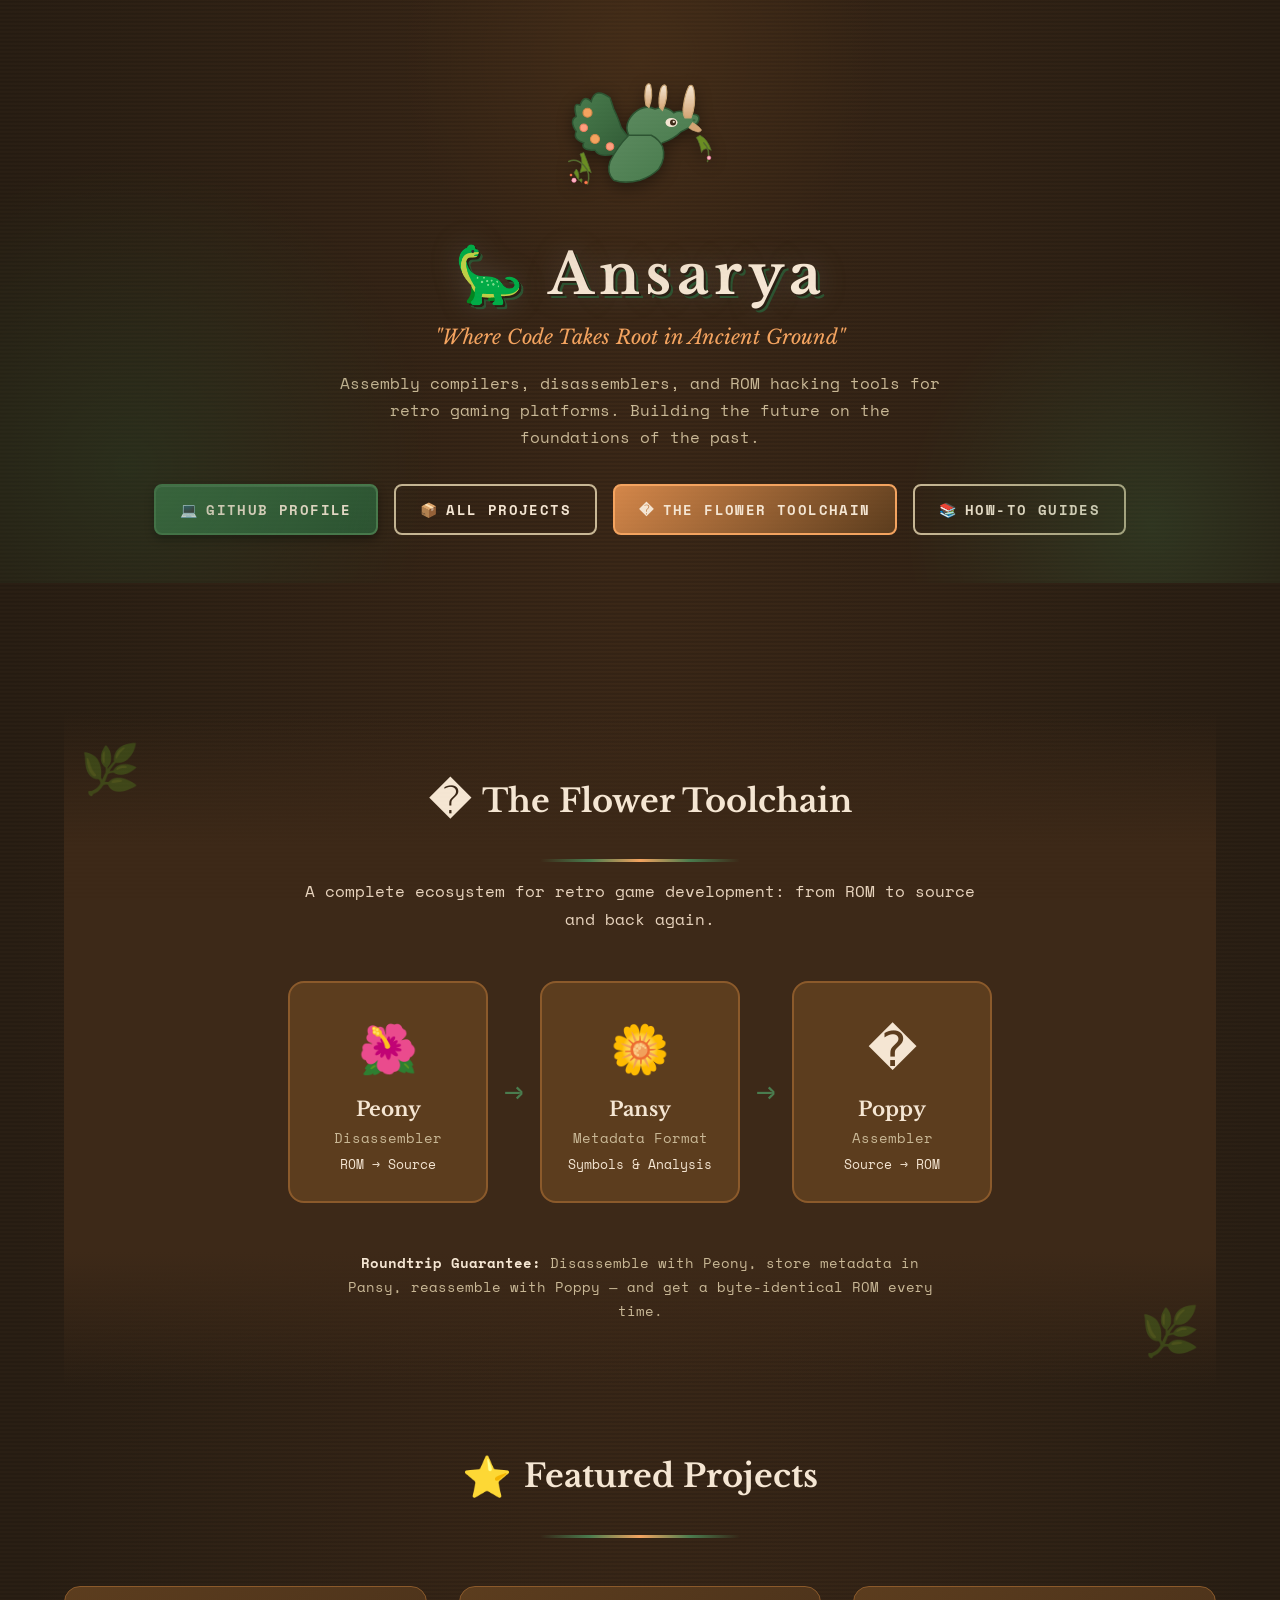
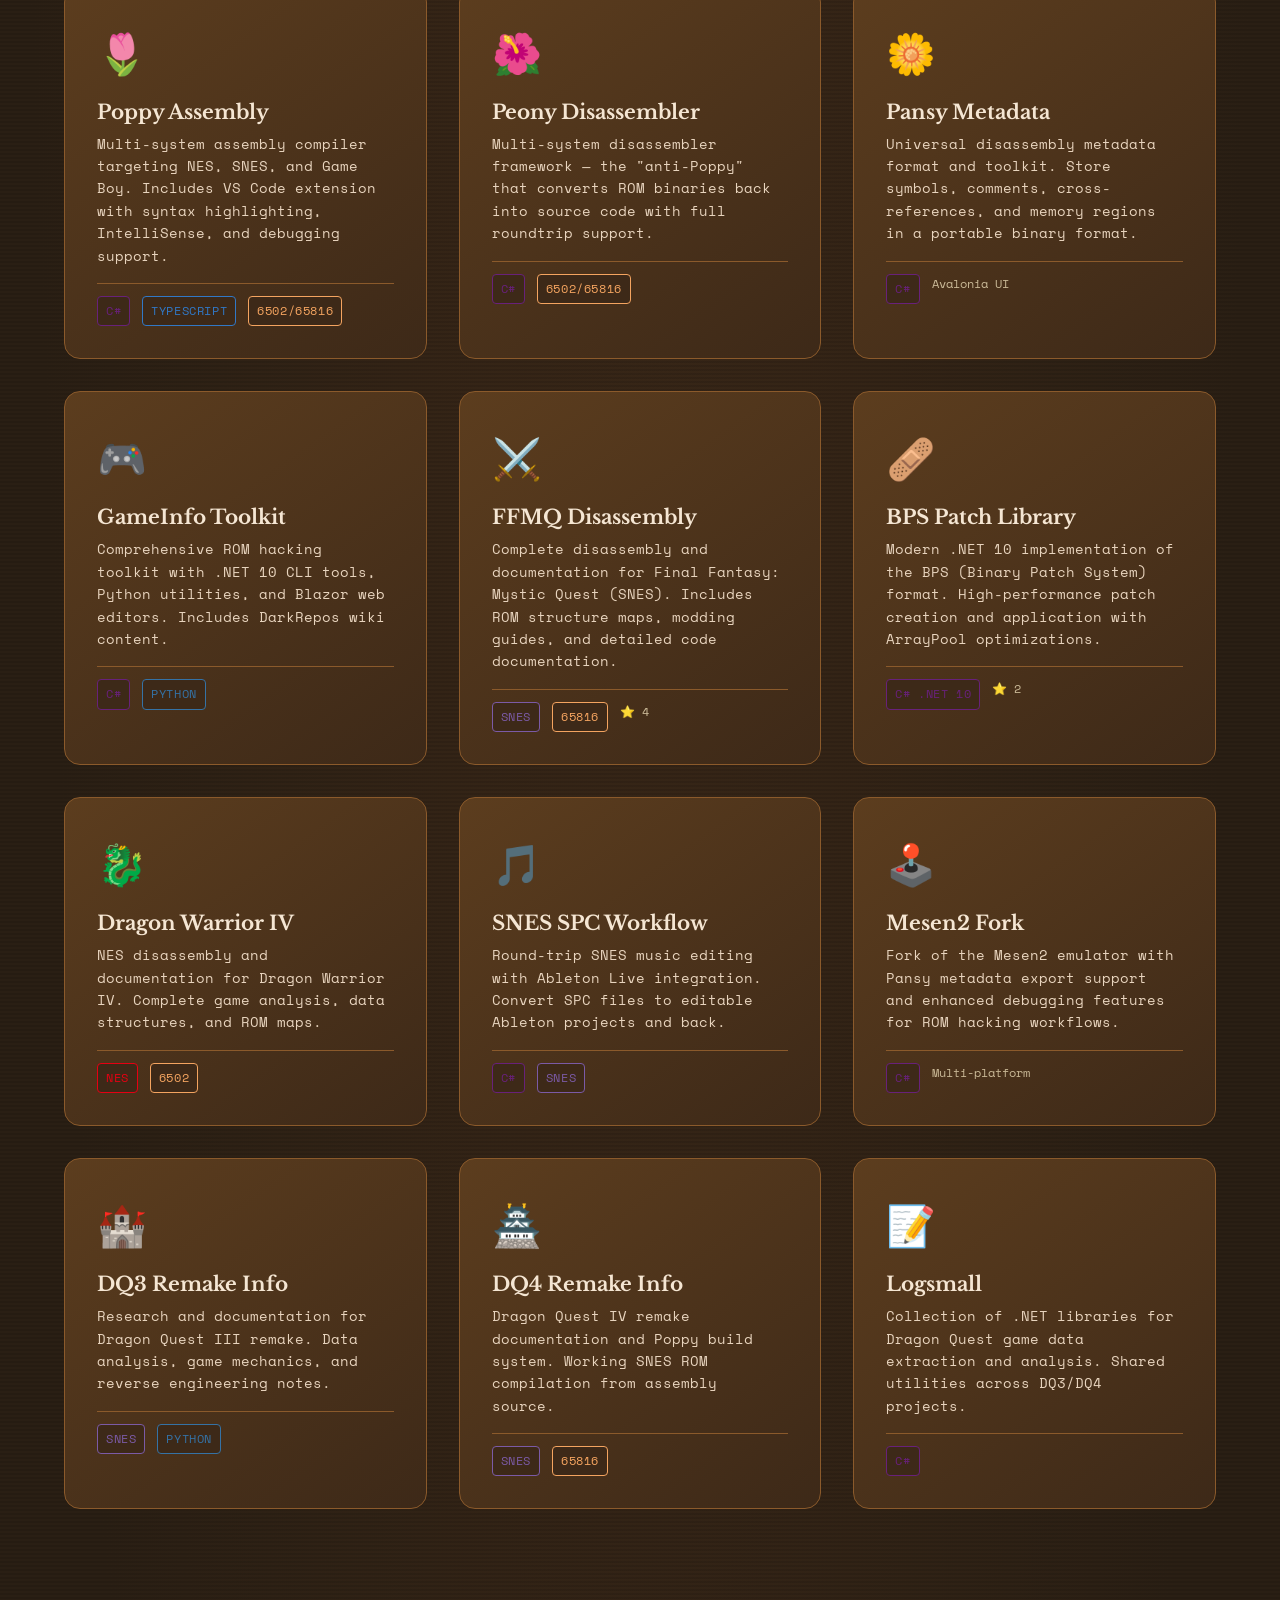
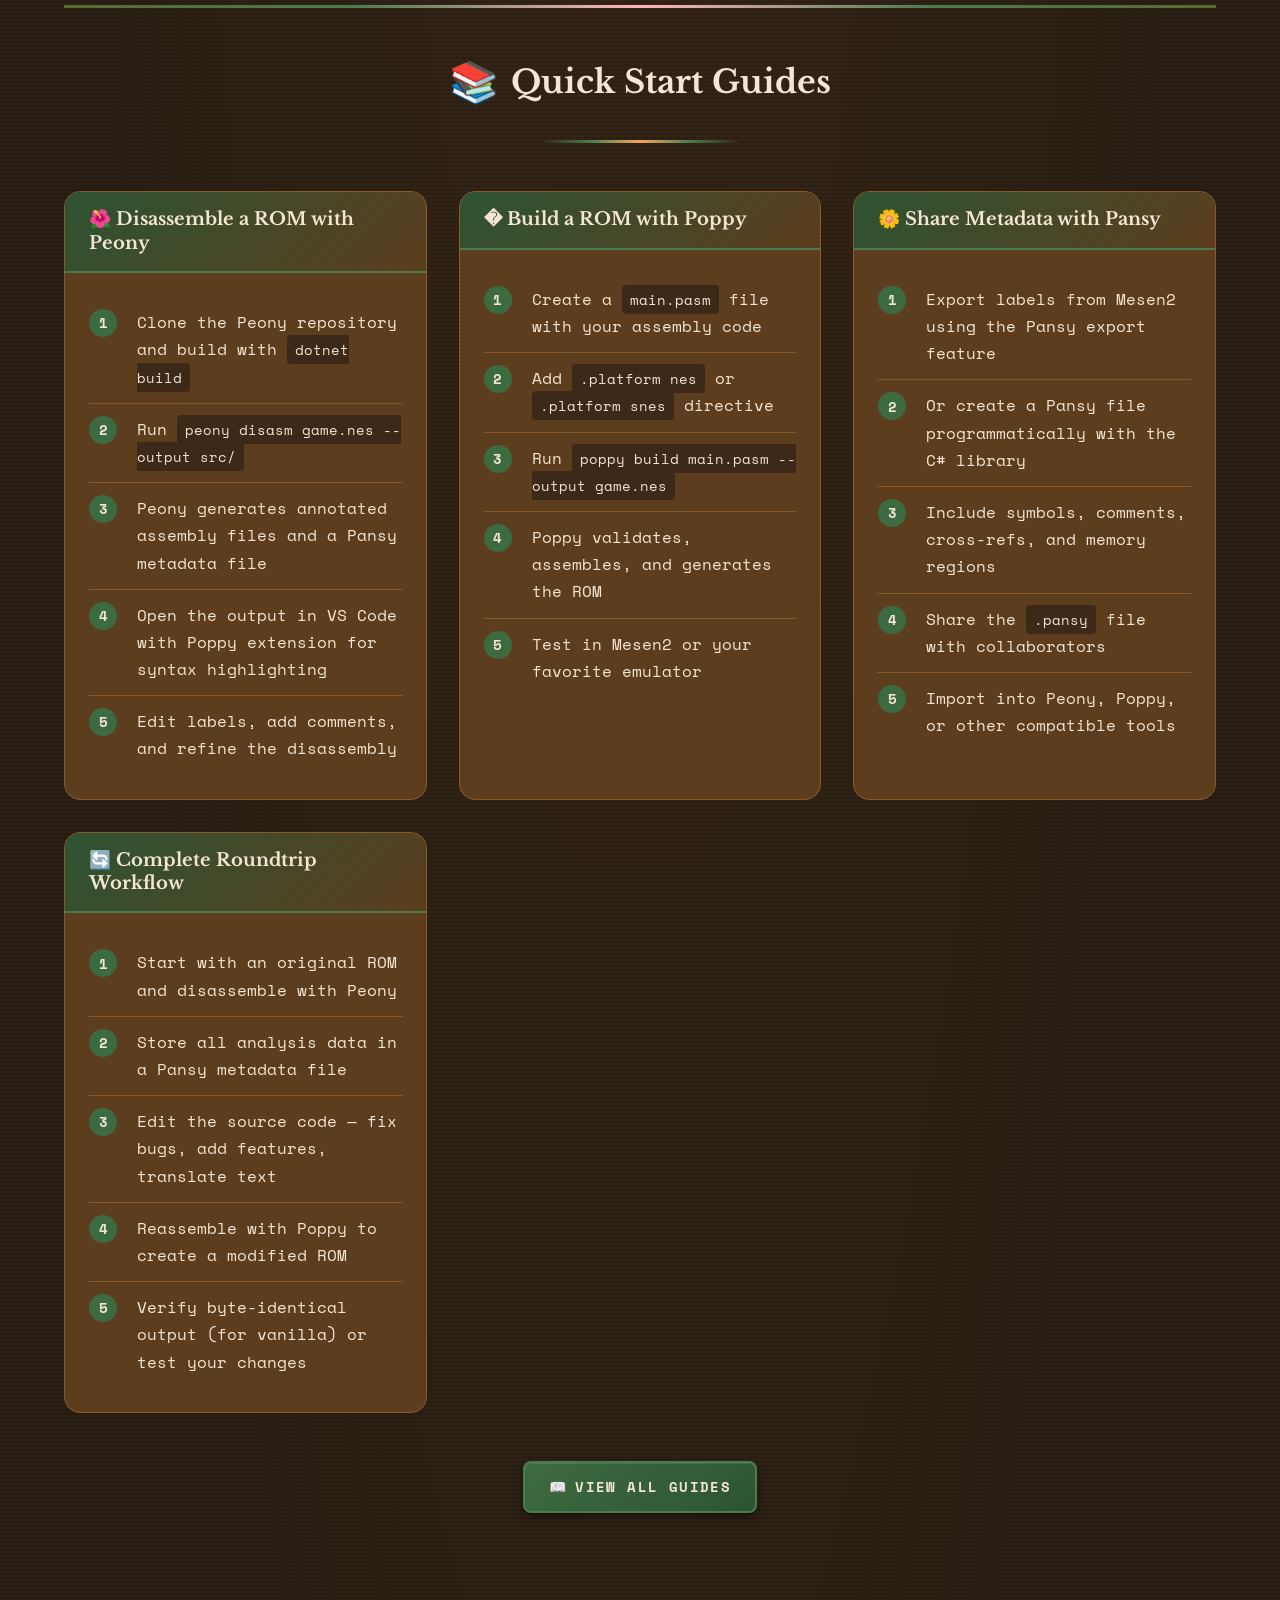
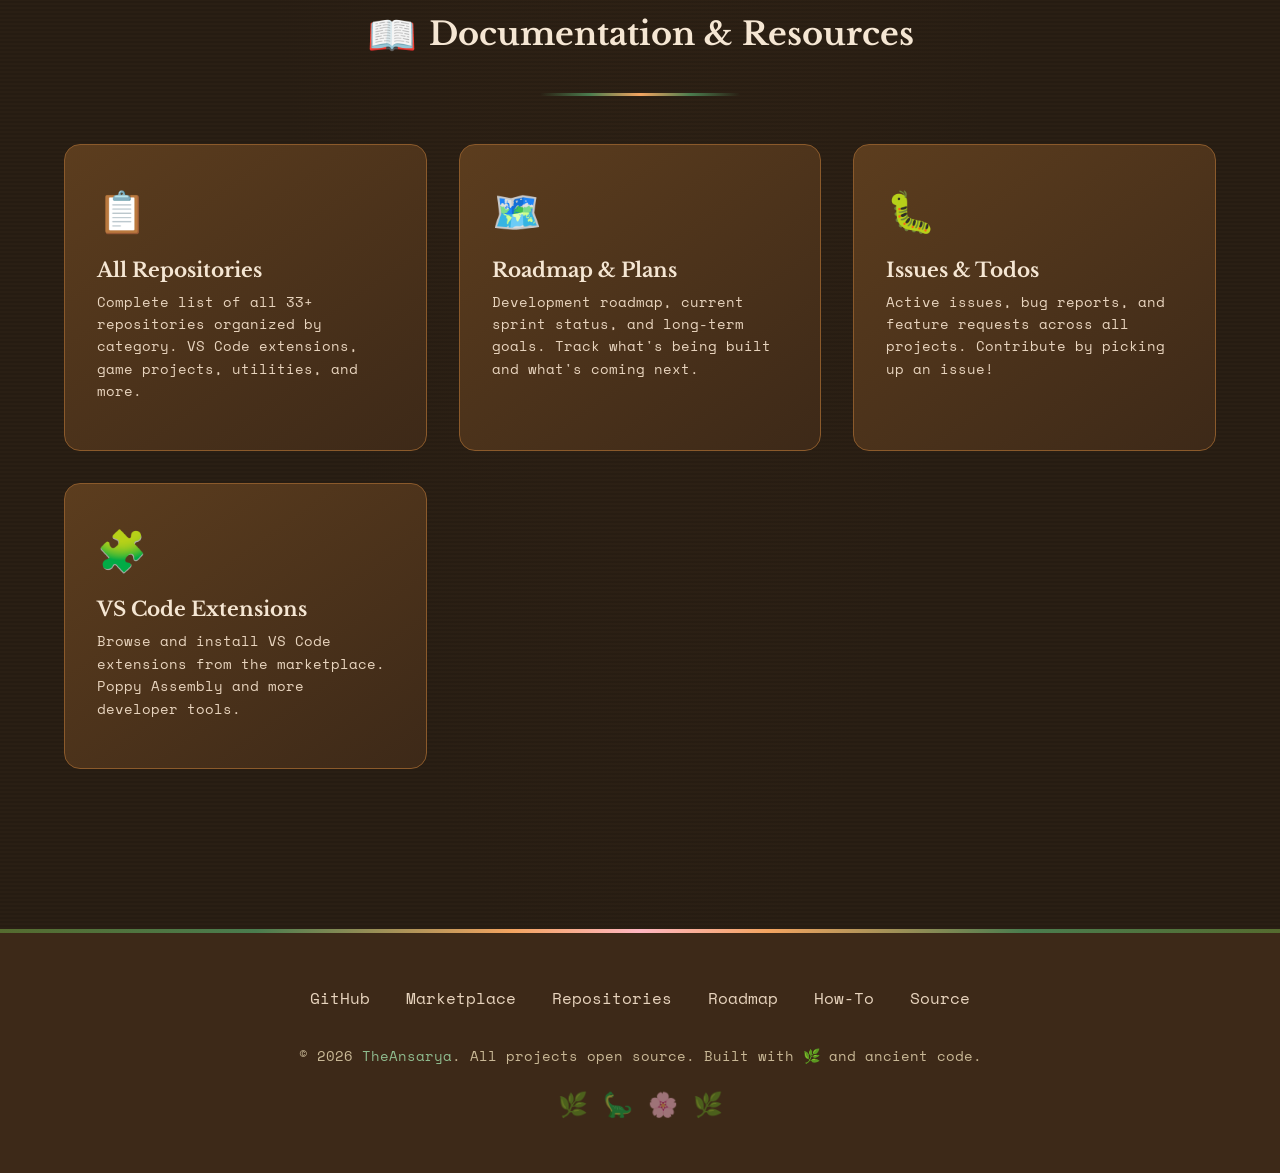
==== index.html @ cccfa855 "fix: Update flower emoji assignments - 🌸 Poppy (was 🌷) - 🌺 Peony (unchanged) - 🌼 Pansy (unchanged) -" ====
<!DOCTYPE html>
<html lang="en">
<head>
	<meta charset="UTF-8">
	<meta name="viewport" content="width=device-width, initial-scale=1.0">
	<meta name="description" content="Ansarya - Retro game development tools, assembly compilers, disassemblers, and ROM hacking resources">
	<meta name="keywords" content="ansarya, poppy, peony, pansy, assembly, disassembly, rom hacking, nes, snes, retro gaming">
	<meta name="author" content="TheAnsarya">

	<!-- Open Graph / Facebook -->
	<meta property="og:type" content="website">
	<meta property="og:url" content="https://ansarya.com/">
	<meta property="og:title" content="Ansarya - Retro Development Hub">
	<meta property="og:description" content="Assembly compilers, disassemblers, and ROM hacking tools for retro gaming platforms">
	<meta property="og:image" content="https://ansarya.com/assets/og-image.png">

	<!-- Twitter -->
	<meta property="twitter:card" content="summary_large_image">
	<meta property="twitter:url" content="https://ansarya.com/">
	<meta property="twitter:title" content="Ansarya - Retro Development Hub">
	<meta property="twitter:description" content="Assembly compilers, disassemblers, and ROM hacking tools for retro gaming platforms">

	<title>🦕 Ansarya - Retro Development Hub</title>

	<link rel="icon" type="image/svg+xml" href="assets/favicon.svg">
	<link rel="preconnect" href="https://fonts.googleapis.com">
	<link rel="preconnect" href="https://fonts.gstatic.com" crossorigin>
	<link href="https://fonts.googleapis.com/css2?family=Libre+Baskerville:ital,wght@0,400;0,700;1,400&family=Space+Mono:wght@400;700&display=swap" rel="stylesheet">

	<style>
		/* ==========================================================================
		   Ansarya Design System - '70s/'80s Retro TV + Post-Apocalyptic Vegetation
		   ========================================================================== */

		:root {
			/* ===== CORE PALETTE ===== */
			/* Browns - Primary backgrounds */
			--brown-dark: #2a1f14;
			--brown-medium: #3d2918;
			--brown-warm: #5c3d1e;
			--brown-light: #8b5a2b;
			--brown-tan: #a67c52;

			/* Creams - Primary text */
			--cream-light: #f5e6d3;
			--cream-medium: #e8d4be;
			--cream-warm: #d4c4a8;
			--cream-dark: #c9b896;

			/* Greens - Vegetation accents */
			--green-dark: #2d5432;
			--green-forest: #3d6b41;
			--green-fern: #4a7c4e;
			--green-sage: #6b8e6b;
			--green-moss: #8fbc8f;
			--green-olive: #6b8e23;
			--green-vine: #556b2f;

			/* Accent Colors - '70s/'80s retro pops */
			--orange-rust: #d4874a;
			--orange-sunset: #f4a460;
			--orange-coral: #ff7f50;
			--pink-blush: #ffb6c1;
			--pink-hot: #ff69b4;
			--pink-salmon: #ff9f7f;
			--white-pure: #ffffff;
			--white-warm: #faf8f5;

			/* ===== SEMANTIC COLORS ===== */
			--bg-primary: var(--brown-dark);
			--bg-secondary: var(--brown-medium);
			--bg-card: var(--brown-warm);
			--bg-elevated: var(--brown-light);

			--text-primary: var(--cream-light);
			--text-secondary: var(--cream-medium);
			--text-muted: var(--cream-dark);
			--text-accent: var(--orange-sunset);

			--link-color: var(--green-moss);
			--link-hover: var(--green-sage);
			--link-visited: var(--pink-blush);

			--border-color: var(--brown-light);
			--border-accent: var(--green-forest);

			/* ===== TYPOGRAPHY ===== */
			--font-heading: 'Libre Baskerville', Georgia, 'Times New Roman', serif;
			--font-body: 'Space Mono', 'Courier New', Courier, monospace;
			--font-mono: 'Space Mono', monospace;

			/* Font Sizes */
			--text-xs: 0.75rem;
			--text-sm: 0.875rem;
			--text-base: 1rem;
			--text-lg: 1.125rem;
			--text-xl: 1.25rem;
			--text-2xl: 1.5rem;
			--text-3xl: 2rem;
			--text-4xl: 2.5rem;
			--text-5xl: 3.5rem;

			/* ===== SPACING ===== */
			--space-1: 0.25rem;
			--space-2: 0.5rem;
			--space-3: 0.75rem;
			--space-4: 1rem;
			--space-5: 1.5rem;
			--space-6: 2rem;
			--space-8: 3rem;
			--space-10: 4rem;
			--space-12: 6rem;

			/* ===== EFFECTS ===== */
			--shadow-sm: 0 2px 4px rgba(0, 0, 0, 0.3);
			--shadow-md: 0 4px 8px rgba(0, 0, 0, 0.4);
			--shadow-lg: 0 8px 16px rgba(0, 0, 0, 0.5);
			--shadow-glow: 0 0 20px rgba(79, 124, 78, 0.3);

			--radius-sm: 4px;
			--radius-md: 8px;
			--radius-lg: 16px;
			--radius-xl: 24px;

			/* Retro TV scan line effect */
			--scanline: repeating-linear-gradient(
				0deg,
				transparent,
				transparent 2px,
				rgba(0, 0, 0, 0.1) 2px,
				rgba(0, 0, 0, 0.1) 4px
			);
		}

		/* ===== RESET & BASE ===== */
		*, *::before, *::after {
			box-sizing: border-box;
			margin: 0;
			padding: 0;
		}

		html {
			font-size: 16px;
			scroll-behavior: smooth;
		}

		body {
			font-family: var(--font-body);
			font-size: var(--text-base);
			line-height: 1.7;
			color: var(--text-primary);
			background-color: var(--bg-primary);
			background-image:
				var(--scanline),
				radial-gradient(ellipse at 50% 0%, var(--brown-medium) 0%, var(--brown-dark) 70%);
			min-height: 100vh;
		}

		/* ===== TYPOGRAPHY ===== */
		h1, h2, h3, h4, h5, h6 {
			font-family: var(--font-heading);
			font-weight: 700;
			line-height: 1.3;
			color: var(--cream-light);
			margin-bottom: var(--space-4);
		}

		h1 { font-size: var(--text-5xl); }
		h2 { font-size: var(--text-3xl); }
		h3 { font-size: var(--text-2xl); }
		h4 { font-size: var(--text-xl); }

		p {
			margin-bottom: var(--space-4);
			color: var(--text-secondary);
		}

		a {
			color: var(--link-color);
			text-decoration: none;
			transition: color 0.2s ease, text-shadow 0.2s ease;
		}

		a:hover {
			color: var(--link-hover);
			text-shadow: 0 0 8px var(--green-sage);
		}

		a:visited {
			color: var(--link-visited);
		}

		code, pre {
			font-family: var(--font-mono);
			background: var(--bg-secondary);
			border-radius: var(--radius-sm);
		}

		code {
			padding: var(--space-1) var(--space-2);
			font-size: var(--text-sm);
		}

		pre {
			padding: var(--space-4);
			overflow-x: auto;
			border: 1px solid var(--border-color);
		}

		/* ===== LAYOUT ===== */
		.container {
			max-width: 1200px;
			margin: 0 auto;
			padding: 0 var(--space-5);
		}

		/* ===== DECORATIVE ELEMENTS ===== */
		.vine-border {
			position: relative;
		}

		.vine-border::before {
			content: '';
			position: absolute;
			top: 0;
			left: 0;
			right: 0;
			height: 4px;
			background: linear-gradient(
				90deg,
				var(--green-vine) 0%,
				var(--green-fern) 25%,
				var(--orange-sunset) 50%,
				var(--green-fern) 75%,
				var(--green-vine) 100%
			);
		}

		.leaf-accent {
			display: inline-block;
			color: var(--green-fern);
		}

		.flower-accent {
			display: inline-block;
			color: var(--pink-blush);
		}

		/* ===== HEADER ===== */
		header {
			padding: var(--space-10) 0 var(--space-8);
			text-align: center;
			position: relative;
			overflow: hidden;
		}

		header::before {
			content: '';
			position: absolute;
			top: 0;
			left: 0;
			right: 0;
			bottom: 0;
			background:
				radial-gradient(circle at 10% 80%, var(--green-dark) 0%, transparent 25%),
				radial-gradient(circle at 90% 90%, var(--green-forest) 0%, transparent 20%),
				radial-gradient(circle at 50% 10%, var(--brown-warm) 0%, transparent 30%);
			opacity: 0.3;
			pointer-events: none;
		}

		.logo-container {
			display: flex;
			justify-content: center;
			align-items: center;
			margin-bottom: var(--space-6);
		}

		.logo {
			width: 150px;
			height: auto;
			filter: drop-shadow(0 4px 8px rgba(0, 0, 0, 0.4));
			transition: transform 0.3s ease;
		}

		.logo:hover {
			transform: scale(1.05);
		}

		.site-title {
			font-size: var(--text-5xl);
			color: var(--cream-light);
			text-shadow:
				2px 2px 0 var(--brown-dark),
				4px 4px 0 var(--green-dark),
				0 0 30px rgba(139, 143, 139, 0.3);
			letter-spacing: 0.1em;
			margin-bottom: var(--space-2);
		}

		.tagline {
			font-family: var(--font-heading);
			font-style: italic;
			font-size: var(--text-xl);
			color: var(--orange-sunset);
			margin-bottom: var(--space-4);
		}

		.subtitle {
			font-size: var(--text-base);
			color: var(--text-muted);
			max-width: 600px;
			margin: 0 auto var(--space-6);
		}

		/* ===== NAVIGATION BUTTONS ===== */
		.nav-buttons {
			display: flex;
			justify-content: center;
			flex-wrap: wrap;
			gap: var(--space-4);
			margin-top: var(--space-6);
		}

		.btn {
			display: inline-flex;
			align-items: center;
			gap: var(--space-2);
			padding: var(--space-3) var(--space-5);
			font-family: var(--font-body);
			font-size: var(--text-sm);
			font-weight: 700;
			text-transform: uppercase;
			letter-spacing: 0.1em;
			border-radius: var(--radius-md);
			border: 2px solid;
			cursor: pointer;
			transition: all 0.3s ease;
			text-decoration: none;
		}

		.btn-primary {
			background: linear-gradient(135deg, var(--green-forest) 0%, var(--green-dark) 100%);
			color: var(--cream-light);
			border-color: var(--green-fern);
			box-shadow: var(--shadow-md), inset 0 1px 0 rgba(255, 255, 255, 0.1);
		}

		.btn-primary:hover {
			background: linear-gradient(135deg, var(--green-fern) 0%, var(--green-forest) 100%);
			transform: translateY(-2px);
			box-shadow: var(--shadow-lg), var(--shadow-glow);
			color: var(--cream-light);
		}

		.btn-secondary {
			background: transparent;
			color: var(--cream-light);
			border-color: var(--cream-dark);
		}

		.btn-secondary:hover {
			background: var(--brown-warm);
			border-color: var(--orange-sunset);
			color: var(--cream-light);
		}

		.btn-accent {
			background: linear-gradient(135deg, var(--orange-rust) 0%, var(--brown-warm) 100%);
			color: var(--cream-light);
			border-color: var(--orange-sunset);
		}

		.btn-accent:hover {
			background: linear-gradient(135deg, var(--orange-sunset) 0%, var(--orange-rust) 100%);
			transform: translateY(-2px);
			color: var(--cream-light);
		}

		/* ===== MAIN CONTENT ===== */
		main {
			padding: var(--space-10) 0;
		}

		section {
			margin-bottom: var(--space-12);
		}

		.section-header {
			text-align: center;
			margin-bottom: var(--space-8);
		}

		.section-title {
			display: inline-flex;
			align-items: center;
			gap: var(--space-3);
			font-size: var(--text-3xl);
			color: var(--cream-light);
		}

		.section-title .icon {
			font-size: var(--text-4xl);
		}

		.section-divider {
			width: 200px;
			height: 3px;
			margin: var(--space-4) auto 0;
			background: linear-gradient(
				90deg,
				transparent,
				var(--green-fern),
				var(--orange-sunset),
				var(--green-fern),
				transparent
			);
			border-radius: 2px;
		}

		/* ===== CARDS GRID ===== */
		.cards-grid {
			display: grid;
			grid-template-columns: repeat(auto-fit, minmax(320px, 1fr));
			gap: var(--space-6);
		}

		.card {
			background: linear-gradient(145deg, var(--bg-card) 0%, var(--bg-secondary) 100%);
			border: 1px solid var(--border-color);
			border-radius: var(--radius-lg);
			padding: var(--space-6);
			transition: all 0.3s ease;
			position: relative;
			overflow: hidden;
		}

		.card::before {
			content: '';
			position: absolute;
			top: 0;
			left: 0;
			right: 0;
			height: 3px;
			background: linear-gradient(90deg, var(--green-forest), var(--green-fern));
			opacity: 0;
			transition: opacity 0.3s ease;
		}

		.card:hover {
			transform: translateY(-4px);
			box-shadow: var(--shadow-lg), var(--shadow-glow);
			border-color: var(--green-fern);
		}

		.card:hover::before {
			opacity: 1;
		}

		.card-link {
			display: block;
			text-decoration: none;
			color: inherit;
		}

		.card-icon {
			font-size: var(--text-4xl);
			margin-bottom: var(--space-3);
			display: block;
		}

		.card-title {
			font-family: var(--font-heading);
			font-size: var(--text-xl);
			color: var(--cream-light);
			margin-bottom: var(--space-2);
		}

		.card-description {
			font-size: var(--text-sm);
			color: var(--text-secondary);
			line-height: 1.6;
		}

		.card-meta {
			display: flex;
			gap: var(--space-3);
			margin-top: var(--space-4);
			padding-top: var(--space-3);
			border-top: 1px solid var(--border-color);
			font-size: var(--text-xs);
			color: var(--text-muted);
			flex-wrap: wrap;
		}

		.card-tag {
			display: inline-flex;
			align-items: center;
			gap: var(--space-1);
			padding: var(--space-1) var(--space-2);
			background: var(--bg-secondary);
			border-radius: var(--radius-sm);
			font-size: var(--text-xs);
			text-transform: uppercase;
			letter-spacing: 0.05em;
		}

		.tag-nes { color: #e60012; border: 1px solid #e60012; }
		.tag-snes { color: #7b5aa6; border: 1px solid #7b5aa6; }
		.tag-gb { color: #8b956d; border: 1px solid #8b956d; }
		.tag-csharp { color: #68217a; border: 1px solid #68217a; }
		.tag-python { color: #3572a5; border: 1px solid #3572a5; }
		.tag-typescript { color: #3178c6; border: 1px solid #3178c6; }
		.tag-assembly { color: var(--orange-sunset); border: 1px solid var(--orange-sunset); }

		/* ===== FLOWER TOOLCHAIN SECTION ===== */
		.flower-toolchain {
			background: linear-gradient(180deg, transparent 0%, var(--bg-secondary) 20%, var(--bg-secondary) 80%, transparent 100%);
			padding: var(--space-10) 0;
			margin: var(--space-10) 0;
			position: relative;
		}

		.flower-toolchain::before,
		.flower-toolchain::after {
			content: '🌿';
			position: absolute;
			font-size: 3rem;
			opacity: 0.3;
		}

		.flower-toolchain::before {
			top: var(--space-4);
			left: var(--space-4);
		}

		.flower-toolchain::after {
			bottom: var(--space-4);
			right: var(--space-4);
		}

		.toolchain-flow {
			display: flex;
			justify-content: center;
			align-items: center;
			flex-wrap: wrap;
			gap: var(--space-4);
			margin: var(--space-8) 0;
		}

		.tool-box {
			text-align: center;
			padding: var(--space-5);
			background: var(--bg-card);
			border: 2px solid var(--border-color);
			border-radius: var(--radius-lg);
			min-width: 200px;
			transition: all 0.3s ease;
			text-decoration: none;
			color: inherit;
		}

		.tool-box:hover {
			border-color: var(--green-fern);
			box-shadow: var(--shadow-glow);
			transform: translateY(-4px);
			color: inherit;
		}

		.tool-box .icon {
			font-size: 3rem;
			display: block;
			margin-bottom: var(--space-2);
		}

		.tool-box h4 {
			margin-bottom: var(--space-1);
		}

		.tool-box p {
			font-size: var(--text-sm);
			color: var(--text-muted);
			margin: 0;
		}

		.flow-arrow {
			font-size: 2rem;
			color: var(--green-fern);
		}

		/* ===== HOW-TO SECTION ===== */
		.howto-grid {
			display: grid;
			grid-template-columns: repeat(auto-fit, minmax(350px, 1fr));
			gap: var(--space-6);
		}

		.howto-card {
			background: var(--bg-card);
			border: 1px solid var(--border-color);
			border-radius: var(--radius-lg);
			overflow: hidden;
		}

		.howto-header {
			background: linear-gradient(135deg, var(--green-dark) 0%, var(--brown-warm) 100%);
			padding: var(--space-4) var(--space-5);
			border-bottom: 2px solid var(--green-fern);
		}

		.howto-header h4 {
			margin: 0;
			color: var(--cream-light);
			font-size: var(--text-lg);
		}

		.howto-content {
			padding: var(--space-5);
		}

		.howto-steps {
			list-style: none;
			counter-reset: step;
		}

		.howto-steps li {
			counter-increment: step;
			padding: var(--space-3) 0;
			padding-left: var(--space-8);
			position: relative;
			border-bottom: 1px solid var(--border-color);
		}

		.howto-steps li:last-child {
			border-bottom: none;
		}

		.howto-steps li::before {
			content: counter(step);
			position: absolute;
			left: 0;
			top: var(--space-3);
			width: 28px;
			height: 28px;
			background: var(--green-forest);
			color: var(--cream-light);
			border-radius: 50%;
			display: flex;
			align-items: center;
			justify-content: center;
			font-size: var(--text-sm);
			font-weight: 700;
		}

		/* ===== VEGETATION DECORATIONS ===== */
		.veg-border-top {
			border-top: 3px solid;
			border-image: linear-gradient(
				90deg,
				var(--green-vine),
				var(--green-fern),
				var(--pink-blush),
				var(--green-fern),
				var(--green-vine)
			) 1;
		}

		.veg-border-bottom {
			border-bottom: 3px solid;
			border-image: linear-gradient(
				90deg,
				var(--green-vine),
				var(--orange-sunset),
				var(--green-fern),
				var(--orange-sunset),
				var(--green-vine)
			) 1;
		}

		/* ===== FOOTER ===== */
		footer {
			background: var(--bg-secondary);
			padding: var(--space-8) 0;
			text-align: center;
			position: relative;
		}

		footer::before {
			content: '';
			position: absolute;
			top: 0;
			left: 0;
			right: 0;
			height: 4px;
			background: linear-gradient(
				90deg,
				var(--green-vine) 0%,
				var(--green-fern) 20%,
				var(--orange-sunset) 40%,
				var(--pink-blush) 50%,
				var(--orange-sunset) 60%,
				var(--green-fern) 80%,
				var(--green-vine) 100%
			);
		}

		.footer-content {
			max-width: 800px;
			margin: 0 auto;
		}

		.footer-links {
			display: flex;
			justify-content: center;
			flex-wrap: wrap;
			gap: var(--space-3);
			margin-bottom: var(--space-5);
		}

		.footer-links a {
			padding: var(--space-2) var(--space-3);
			color: var(--text-secondary);
			transition: color 0.2s ease;
		}

		.footer-links a:hover {
			color: var(--cream-light);
		}

		.footer-copy {
			color: var(--text-muted);
			font-size: var(--text-sm);
		}

		.footer-decoration {
			margin-top: var(--space-4);
			font-size: 1.5rem;
			opacity: 0.5;
		}

		/* ===== RESPONSIVE ===== */
		@media (max-width: 768px) {
			.site-title {
				font-size: var(--text-4xl);
			}

			.section-title {
				font-size: var(--text-2xl);
			}

			.cards-grid {
				grid-template-columns: 1fr;
			}

			.howto-grid {
				grid-template-columns: 1fr;
			}

			.toolchain-flow {
				flex-direction: column;
			}

			.flow-arrow {
				transform: rotate(90deg);
			}

			.nav-buttons {
				flex-direction: column;
				align-items: center;
			}

			.btn {
				width: 100%;
				max-width: 280px;
				justify-content: center;
			}
		}

		/* ===== RETRO TV EFFECT (optional overlay) ===== */
		.tv-effect {
			position: fixed;
			top: 0;
			left: 0;
			right: 0;
			bottom: 0;
			pointer-events: none;
			z-index: 9999;
			background: var(--scanline);
			opacity: 0.03;
		}

		/* ===== ANIMATIONS ===== */
		@keyframes float {
			0%, 100% { transform: translateY(0); }
			50% { transform: translateY(-10px); }
		}

		.float-animation {
			animation: float 6s ease-in-out infinite;
		}

		@keyframes glow-pulse {
			0%, 100% { box-shadow: 0 0 5px var(--green-fern); }
			50% { box-shadow: 0 0 20px var(--green-fern), 0 0 30px var(--green-sage); }
		}

		.glow-animation {
			animation: glow-pulse 4s ease-in-out infinite;
		}
	</style>
</head>
<body>
	<!-- Subtle TV scanline overlay -->
	<div class="tv-effect" aria-hidden="true"></div>

	<header>
		<div class="container">
			<div class="logo-container">
				<a href="/" title="Ansarya Home">
					<img src="assets/triceratops-logo.svg" alt="Ansarya Triceratops Logo" class="logo float-animation">
				</a>
			</div>

			<h1 class="site-title">🦕 Ansarya</h1>
			<p class="tagline">"Where Code Takes Root in Ancient Ground"</p>
			<p class="subtitle">
				Assembly compilers, disassemblers, and ROM hacking tools for retro gaming platforms.
				Building the future on the foundations of the past.
			</p>

			<nav class="nav-buttons">
				<a href="https://github.com/TheAnsarya" class="btn btn-primary" target="_blank" rel="noopener">
					<span>💻</span> GitHub Profile
				</a>
				<a href="#projects" class="btn btn-secondary">
					<span>📦</span> All Projects
				</a>
				<a href="#flower-tools" class="btn btn-accent">
					<span>�</span> The Flower Toolchain
				</a>
				<a href="pages/howto.html" class="btn btn-secondary">
					<span>📚</span> How-To Guides
				</a>
			</nav>
		</div>
	</header>

	<main>
		<div class="container">

			<!-- ===== FLOWER TOOLCHAIN SECTION ===== -->
			<section id="flower-tools" class="flower-toolchain">
				<div class="section-header">
					<h2 class="section-title">
						<span class="icon">�</span>
						The Flower Toolchain
					</h2>
					<div class="section-divider"></div>
					<p style="max-width: 700px; margin: var(--space-4) auto 0; text-align: center;">
						A complete ecosystem for retro game development: from ROM to source and back again.
					</p>
				</div>

				<div class="toolchain-flow">
					<a href="https://github.com/TheAnsarya/peony" class="tool-box" target="_blank" rel="noopener">
						<span class="icon">🌺</span>
						<h4>Peony</h4>
						<p>Disassembler</p>
						<small>ROM → Source</small>
					</a>

					<span class="flow-arrow">→</span>

					<a href="https://github.com/TheAnsarya/pansy" class="tool-box" target="_blank" rel="noopener">
						<span class="icon">🌼</span>
						<h4>Pansy</h4>
						<p>Metadata Format</p>
						<small>Symbols & Analysis</small>
					</a>

					<span class="flow-arrow">→</span>

					<a href="https://github.com/TheAnsarya/poppy" class="tool-box" target="_blank" rel="noopener">
						<span class="icon">�</span>
						<h4>Poppy</h4>
						<p>Assembler</p>
						<small>Source → ROM</small>
					</a>
				</div>

				<div style="text-align: center; margin-top: var(--space-6);">
					<p style="color: var(--text-muted); font-size: var(--text-sm); max-width: 600px; margin: 0 auto;">
						<strong style="color: var(--cream-light);">Roundtrip Guarantee:</strong>
						Disassemble with Peony, store metadata in Pansy, reassemble with Poppy —
						and get a byte-identical ROM every time.
					</p>
				</div>
			</section>

			<!-- ===== FEATURED PROJECTS ===== -->
			<section id="projects">
				<div class="section-header">
					<h2 class="section-title">
						<span class="icon">⭐</span>
						Featured Projects
					</h2>
					<div class="section-divider"></div>
				</div>

				<div class="cards-grid">
					<!-- Poppy -->
					<article class="card">
						<a href="https://github.com/TheAnsarya/poppy" class="card-link" target="_blank" rel="noopener">
							<span class="card-icon">🌷</span>
							<h3 class="card-title">Poppy Assembly</h3>
							<p class="card-description">
								Multi-system assembly compiler targeting NES, SNES, and Game Boy.
								Includes VS Code extension with syntax highlighting, IntelliSense, and debugging support.
							</p>
							<div class="card-meta">
								<span class="card-tag tag-csharp">C#</span>
								<span class="card-tag tag-typescript">TypeScript</span>
								<span class="card-tag tag-assembly">6502/65816</span>
							</div>
						</a>
					</article>

					<!-- Peony -->
					<article class="card">
						<a href="https://github.com/TheAnsarya/peony" class="card-link" target="_blank" rel="noopener">
							<span class="card-icon">🌺</span>
							<h3 class="card-title">Peony Disassembler</h3>
							<p class="card-description">
								Multi-system disassembler framework — the "anti-Poppy" that converts ROM binaries
								back into source code with full roundtrip support.
							</p>
							<div class="card-meta">
								<span class="card-tag tag-csharp">C#</span>
								<span class="card-tag tag-assembly">6502/65816</span>
							</div>
						</a>
					</article>

					<!-- Pansy -->
					<article class="card">
						<a href="https://github.com/TheAnsarya/pansy" class="card-link" target="_blank" rel="noopener">
							<span class="card-icon">🌼</span>
							<h3 class="card-title">Pansy Metadata</h3>
							<p class="card-description">
								Universal disassembly metadata format and toolkit. Store symbols, comments,
								cross-references, and memory regions in a portable binary format.
							</p>
							<div class="card-meta">
								<span class="card-tag tag-csharp">C#</span>
								<span>Avalonia UI</span>
							</div>
						</a>
					</article>

					<!-- GameInfo -->
					<article class="card">
						<a href="https://github.com/TheAnsarya/GameInfo" class="card-link" target="_blank" rel="noopener">
							<span class="card-icon">🎮</span>
							<h3 class="card-title">GameInfo Toolkit</h3>
							<p class="card-description">
								Comprehensive ROM hacking toolkit with .NET 10 CLI tools, Python utilities,
								and Blazor web editors. Includes DarkRepos wiki content.
							</p>
							<div class="card-meta">
								<span class="card-tag tag-csharp">C#</span>
								<span class="card-tag tag-python">Python</span>
							</div>
						</a>
					</article>

					<!-- FFMQ Info -->
					<article class="card">
						<a href="https://github.com/TheAnsarya/ffmq-info" class="card-link" target="_blank" rel="noopener">
							<span class="card-icon">⚔️</span>
							<h3 class="card-title">FFMQ Disassembly</h3>
							<p class="card-description">
								Complete disassembly and documentation for Final Fantasy: Mystic Quest (SNES).
								Includes ROM structure maps, modding guides, and detailed code documentation.
							</p>
							<div class="card-meta">
								<span class="card-tag tag-snes">SNES</span>
								<span class="card-tag tag-assembly">65816</span>
								<span>⭐ 4</span>
							</div>
						</a>
					</article>

					<!-- BPS Patch -->
					<article class="card">
						<a href="https://github.com/TheAnsarya/bps-patch" class="card-link" target="_blank" rel="noopener">
							<span class="card-icon">🩹</span>
							<h3 class="card-title">BPS Patch Library</h3>
							<p class="card-description">
								Modern .NET 10 implementation of the BPS (Binary Patch System) format.
								High-performance patch creation and application with ArrayPool optimizations.
							</p>
							<div class="card-meta">
								<span class="card-tag tag-csharp">C# .NET 10</span>
								<span>⭐ 2</span>
							</div>
						</a>
					</article>

					<!-- Dragon Warrior 4 -->
					<article class="card">
						<a href="https://github.com/TheAnsarya/dragon-warrior-4-info" class="card-link" target="_blank" rel="noopener">
							<span class="card-icon">🐉</span>
							<h3 class="card-title">Dragon Warrior IV</h3>
							<p class="card-description">
								NES disassembly and documentation for Dragon Warrior IV.
								Complete game analysis, data structures, and ROM maps.
							</p>
							<div class="card-meta">
								<span class="card-tag tag-nes">NES</span>
								<span class="card-tag tag-assembly">6502</span>
							</div>
						</a>
					</article>

					<!-- Ableton SNES SPC -->
					<article class="card">
						<a href="https://github.com/TheAnsarya/ableton-snes-spc" class="card-link" target="_blank" rel="noopener">
							<span class="card-icon">🎵</span>
							<h3 class="card-title">SNES SPC Workflow</h3>
							<p class="card-description">
								Round-trip SNES music editing with Ableton Live integration.
								Convert SPC files to editable Ableton projects and back.
							</p>
							<div class="card-meta">
								<span class="card-tag tag-csharp">C#</span>
								<span class="card-tag tag-snes">SNES</span>
							</div>
						</a>
					</article>

					<!-- Mesen2 Fork -->
					<article class="card">
						<a href="https://github.com/TheAnsarya/Mesen2" class="card-link" target="_blank" rel="noopener">
							<span class="card-icon">🕹️</span>
							<h3 class="card-title">Mesen2 Fork</h3>
							<p class="card-description">
								Fork of the Mesen2 emulator with Pansy metadata export support
								and enhanced debugging features for ROM hacking workflows.
							</p>
							<div class="card-meta">
								<span class="card-tag tag-csharp">C#</span>
								<span>Multi-platform</span>
							</div>
						</a>
					</article>

					<!-- DQ3R Info -->
					<article class="card">
						<a href="https://github.com/TheAnsarya/dq3r-info" class="card-link" target="_blank" rel="noopener">
							<span class="card-icon">🏰</span>
							<h3 class="card-title">DQ3 Remake Info</h3>
							<p class="card-description">
								Research and documentation for Dragon Quest III remake.
								Data analysis, game mechanics, and reverse engineering notes.
							</p>
							<div class="card-meta">
								<span class="card-tag tag-snes">SNES</span>
								<span class="card-tag tag-python">Python</span>
							</div>
						</a>
					</article>

					<!-- DQ4R Info -->
					<article class="card">
						<a href="https://github.com/TheAnsarya/dq4r-info" class="card-link" target="_blank" rel="noopener">
							<span class="card-icon">🏯</span>
							<h3 class="card-title">DQ4 Remake Info</h3>
							<p class="card-description">
								Dragon Quest IV remake documentation and Poppy build system.
								Working SNES ROM compilation from assembly source.
							</p>
							<div class="card-meta">
								<span class="card-tag tag-snes">SNES</span>
								<span class="card-tag tag-assembly">65816</span>
							</div>
						</a>
					</article>

					<!-- Logsmall -->
					<article class="card">
						<a href="https://github.com/TheAnsarya/logsmall" class="card-link" target="_blank" rel="noopener">
							<span class="card-icon">📝</span>
							<h3 class="card-title">Logsmall</h3>
							<p class="card-description">
								Collection of .NET libraries for Dragon Quest game data extraction
								and analysis. Shared utilities across DQ3/DQ4 projects.
							</p>
							<div class="card-meta">
								<span class="card-tag tag-csharp">C#</span>
							</div>
						</a>
					</article>
				</div>
			</section>

			<!-- ===== QUICK START HOW-TOs ===== -->
			<section id="howto" class="veg-border-top" style="padding-top: var(--space-8);">
				<div class="section-header">
					<h2 class="section-title">
						<span class="icon">📚</span>
						Quick Start Guides
					</h2>
					<div class="section-divider"></div>
				</div>

				<div class="howto-grid">
					<!-- Disassemble a ROM -->
					<div class="howto-card">
						<div class="howto-header">
							<h4>🌺 Disassemble a ROM with Peony</h4>
						</div>
						<div class="howto-content">
							<ol class="howto-steps">
								<li>Clone the Peony repository and build with <code>dotnet build</code></li>
								<li>Run <code>peony disasm game.nes --output src/</code></li>
								<li>Peony generates annotated assembly files and a Pansy metadata file</li>
								<li>Open the output in VS Code with Poppy extension for syntax highlighting</li>
								<li>Edit labels, add comments, and refine the disassembly</li>
							</ol>
						</div>
					</div>

					<!-- Assemble with Poppy -->
					<div class="howto-card">
						<div class="howto-header">
							<h4>� Build a ROM with Poppy</h4>
						</div>
						<div class="howto-content">
							<ol class="howto-steps">
								<li>Create a <code>main.pasm</code> file with your assembly code</li>
								<li>Add <code>.platform nes</code> or <code>.platform snes</code> directive</li>
								<li>Run <code>poppy build main.pasm --output game.nes</code></li>
								<li>Poppy validates, assembles, and generates the ROM</li>
								<li>Test in Mesen2 or your favorite emulator</li>
							</ol>
						</div>
					</div>

					<!-- Using Pansy Metadata -->
					<div class="howto-card">
						<div class="howto-header">
							<h4>🌼 Share Metadata with Pansy</h4>
						</div>
						<div class="howto-content">
							<ol class="howto-steps">
								<li>Export labels from Mesen2 using the Pansy export feature</li>
								<li>Or create a Pansy file programmatically with the C# library</li>
								<li>Include symbols, comments, cross-refs, and memory regions</li>
								<li>Share the <code>.pansy</code> file with collaborators</li>
								<li>Import into Peony, Poppy, or other compatible tools</li>
							</ol>
						</div>
					</div>

					<!-- Full Roundtrip -->
					<div class="howto-card">
						<div class="howto-header">
							<h4>🔄 Complete Roundtrip Workflow</h4>
						</div>
						<div class="howto-content">
							<ol class="howto-steps">
								<li>Start with an original ROM and disassemble with Peony</li>
								<li>Store all analysis data in a Pansy metadata file</li>
								<li>Edit the source code — fix bugs, add features, translate text</li>
								<li>Reassemble with Poppy to create a modified ROM</li>
								<li>Verify byte-identical output (for vanilla) or test your changes</li>
							</ol>
						</div>
					</div>
				</div>

				<div style="text-align: center; margin-top: var(--space-8);">
					<a href="pages/howto.html" class="btn btn-primary">
						<span>📖</span> View All Guides
					</a>
				</div>
			</section>

			<!-- ===== DOCUMENTATION & RESOURCES ===== -->
			<section id="docs">
				<div class="section-header">
					<h2 class="section-title">
						<span class="icon">📖</span>
						Documentation & Resources
					</h2>
					<div class="section-divider"></div>
				</div>

				<div class="cards-grid">
					<article class="card">
						<a href="pages/repositories.html" class="card-link">
							<span class="card-icon">📋</span>
							<h3 class="card-title">All Repositories</h3>
							<p class="card-description">
								Complete list of all 33+ repositories organized by category.
								VS Code extensions, game projects, utilities, and more.
							</p>
						</a>
					</article>

					<article class="card">
						<a href="pages/plans.html" class="card-link">
							<span class="card-icon">🗺️</span>
							<h3 class="card-title">Roadmap & Plans</h3>
							<p class="card-description">
								Development roadmap, current sprint status, and long-term goals.
								Track what's being built and what's coming next.
							</p>
						</a>
					</article>

					<article class="card">
						<a href="pages/issues.html" class="card-link">
							<span class="card-icon">🐛</span>
							<h3 class="card-title">Issues & Todos</h3>
							<p class="card-description">
								Active issues, bug reports, and feature requests across all projects.
								Contribute by picking up an issue!
							</p>
						</a>
					</article>

					<article class="card">
						<a href="https://marketplace.visualstudio.com/publishers/TheAnsarya" class="card-link" target="_blank" rel="noopener">
							<span class="card-icon">🧩</span>
							<h3 class="card-title">VS Code Extensions</h3>
							<p class="card-description">
								Browse and install VS Code extensions from the marketplace.
								Poppy Assembly and more developer tools.
							</p>
						</a>
					</article>
				</div>
			</section>

		</div>
	</main>

	<footer>
		<div class="container footer-content">
			<nav class="footer-links">
				<a href="https://github.com/TheAnsarya">GitHub</a>
				<a href="https://marketplace.visualstudio.com/publishers/TheAnsarya">Marketplace</a>
				<a href="pages/repositories.html">Repositories</a>
				<a href="pages/plans.html">Roadmap</a>
				<a href="pages/howto.html">How-To</a>
				<a href="https://github.com/TheAnsarya/theansarya.github.io">Source</a>
			</nav>

			<p class="footer-copy">
				© 2026 <a href="https://github.com/TheAnsarya">TheAnsarya</a>.
				All projects open source. Built with 🌿 and ancient code.
			</p>

			<div class="footer-decoration" aria-hidden="true">
				🌿 🦕 🌸 🌿
			</div>
		</div>
	</footer>

	<script>
		// Smooth scrolling for anchor links
		document.querySelectorAll('a[href^="#"]').forEach(anchor => {
			anchor.addEventListener('click', function(e) {
				e.preventDefault();
				const target = document.querySelector(this.getAttribute('href'));
				if (target) {
					target.scrollIntoView({ behavior: 'smooth', block: 'start' });
				}
			});
		});

		// Console easter egg
		console.log('%c🦕 Ansarya', 'font-size: 24px; font-weight: bold; color: #4a7c4e;');
		console.log('%cWhere Code Takes Root in Ancient Ground', 'font-style: italic; color: #f4a460;');
		console.log('Check out our projects: https://github.com/TheAnsarya');
	</script>
</body>
</html>
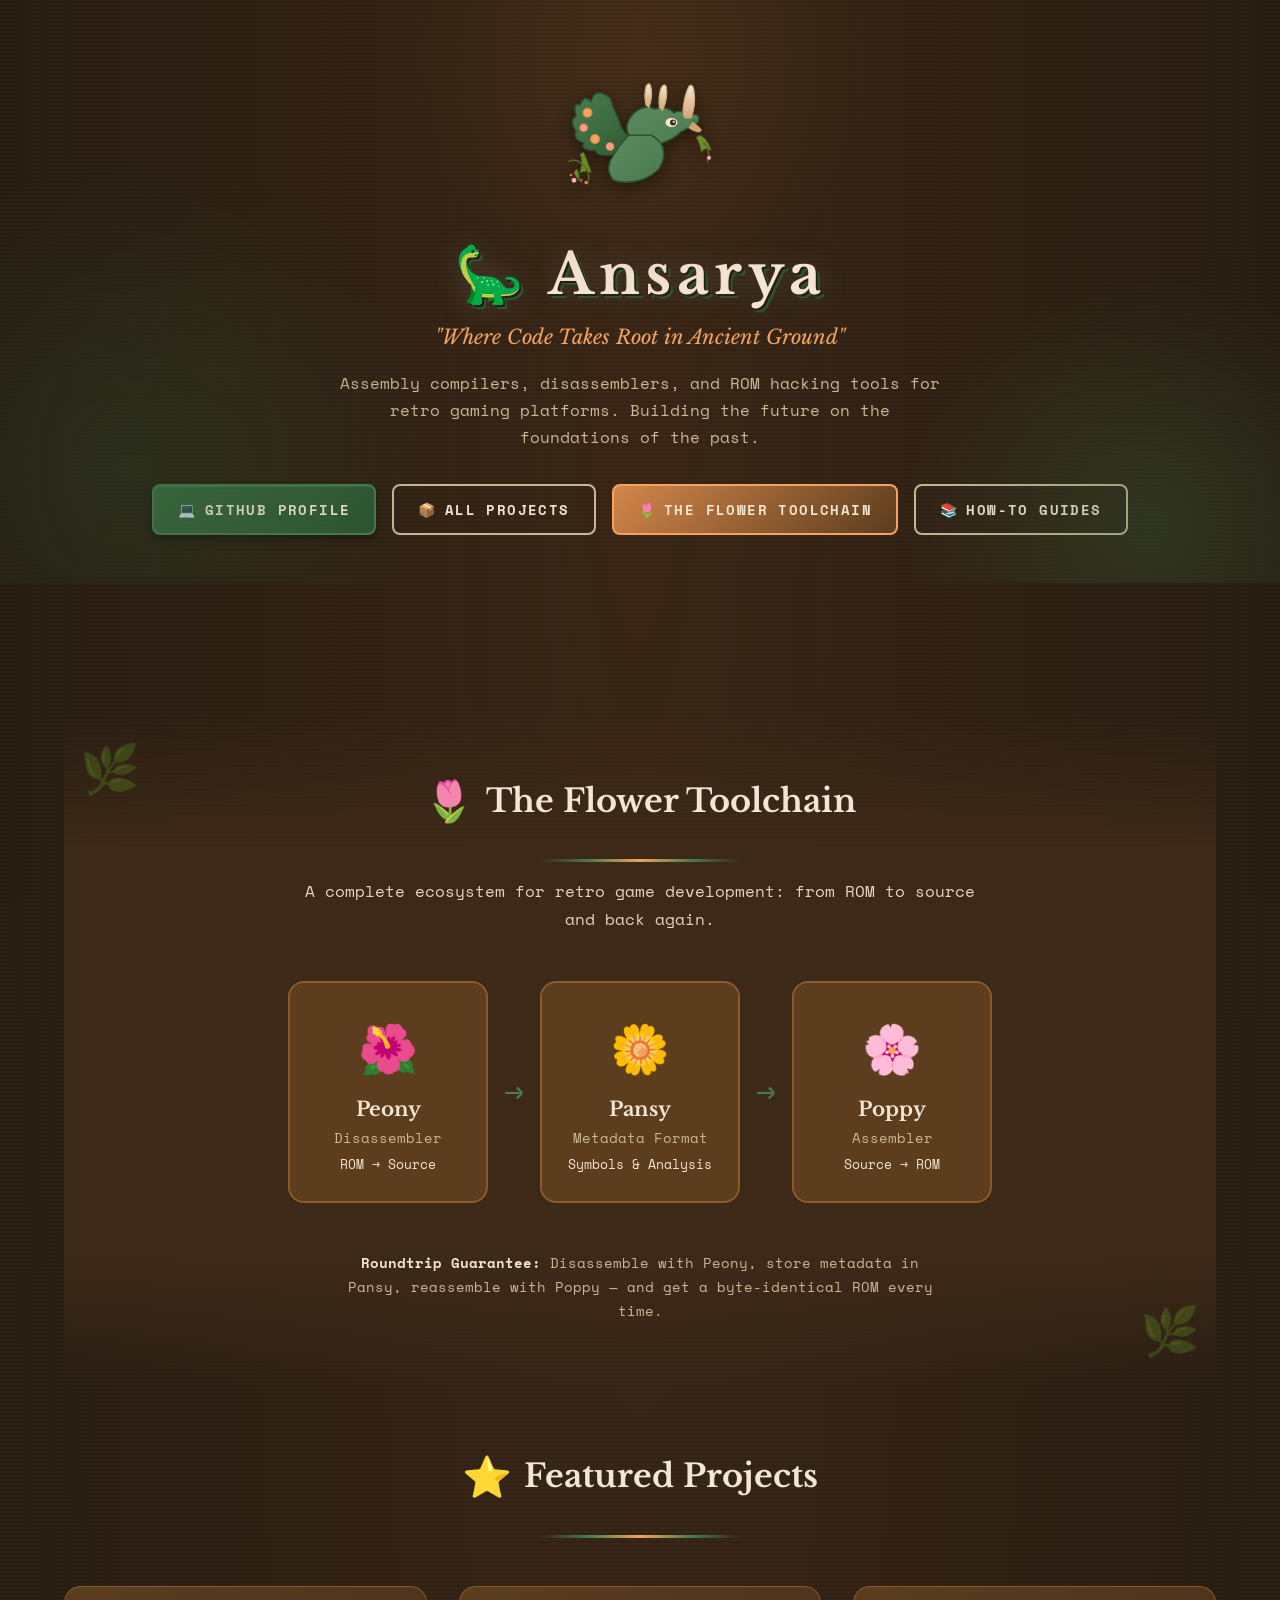
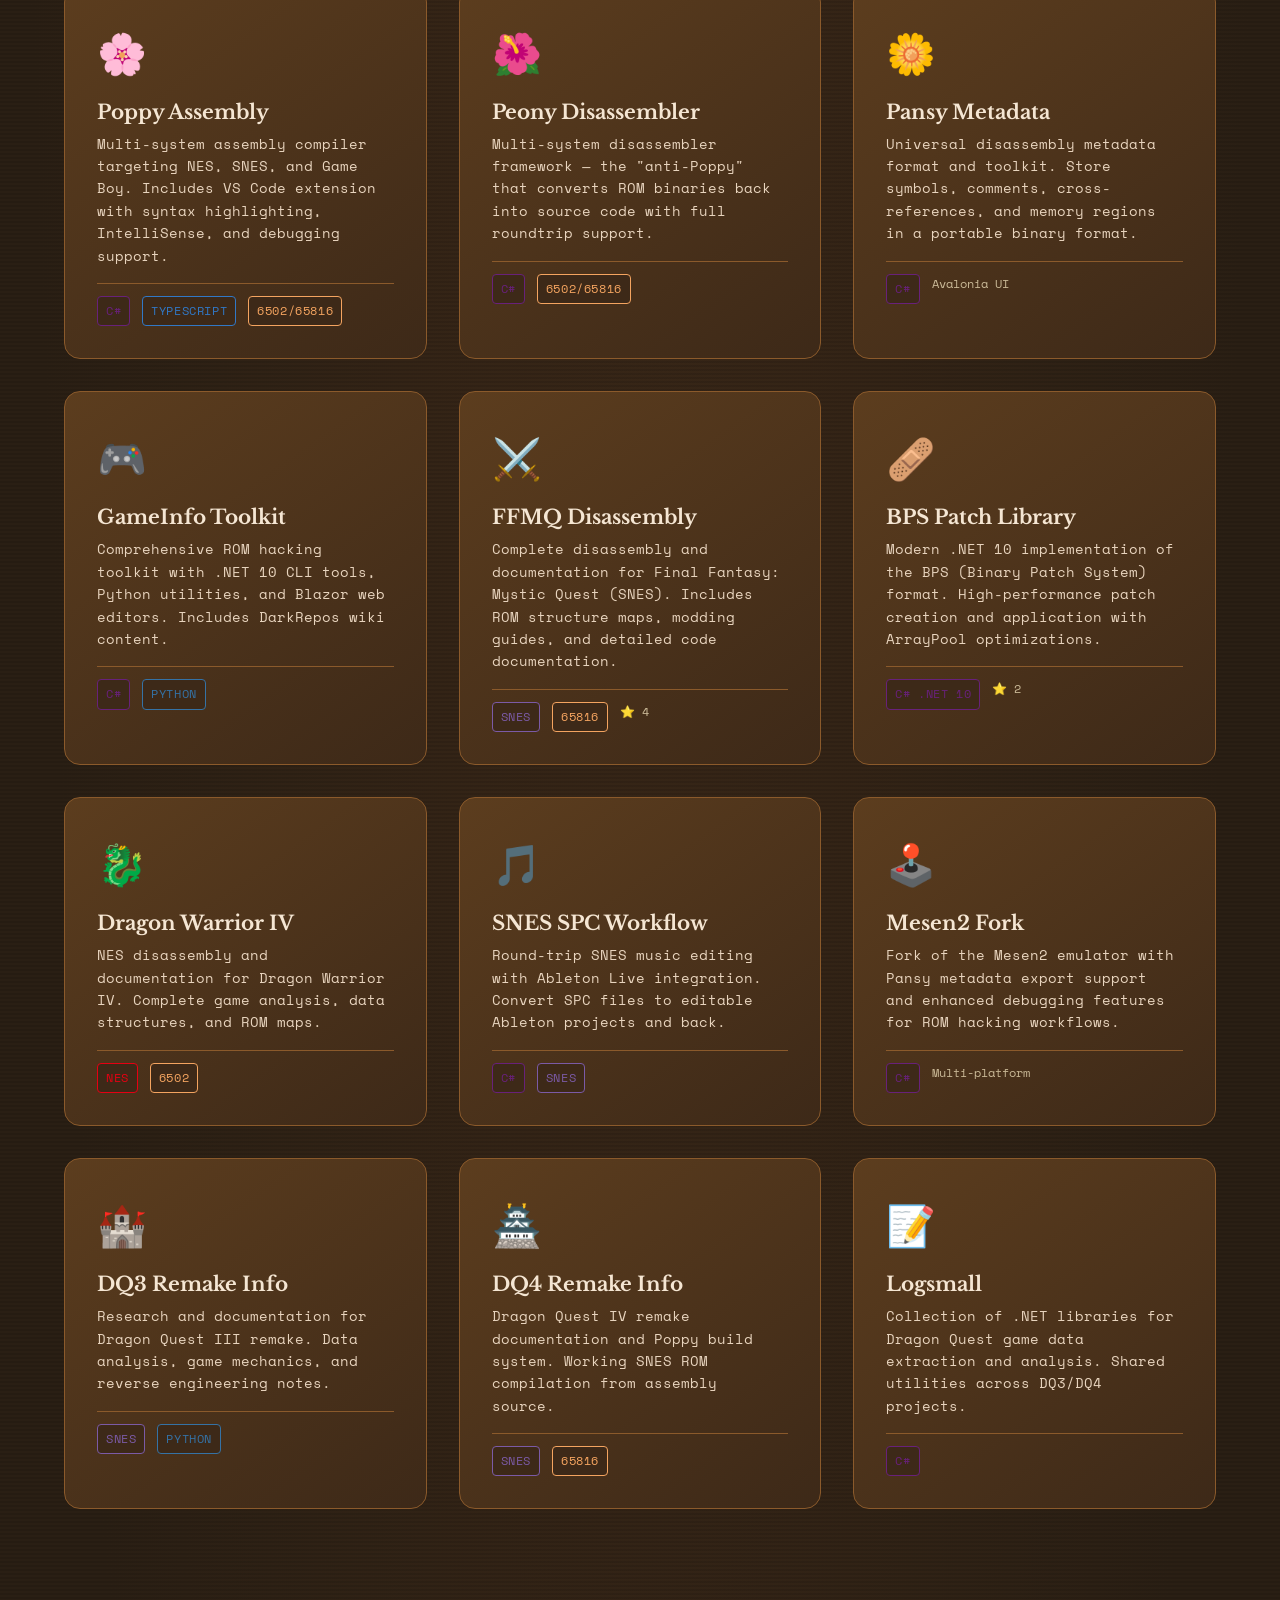
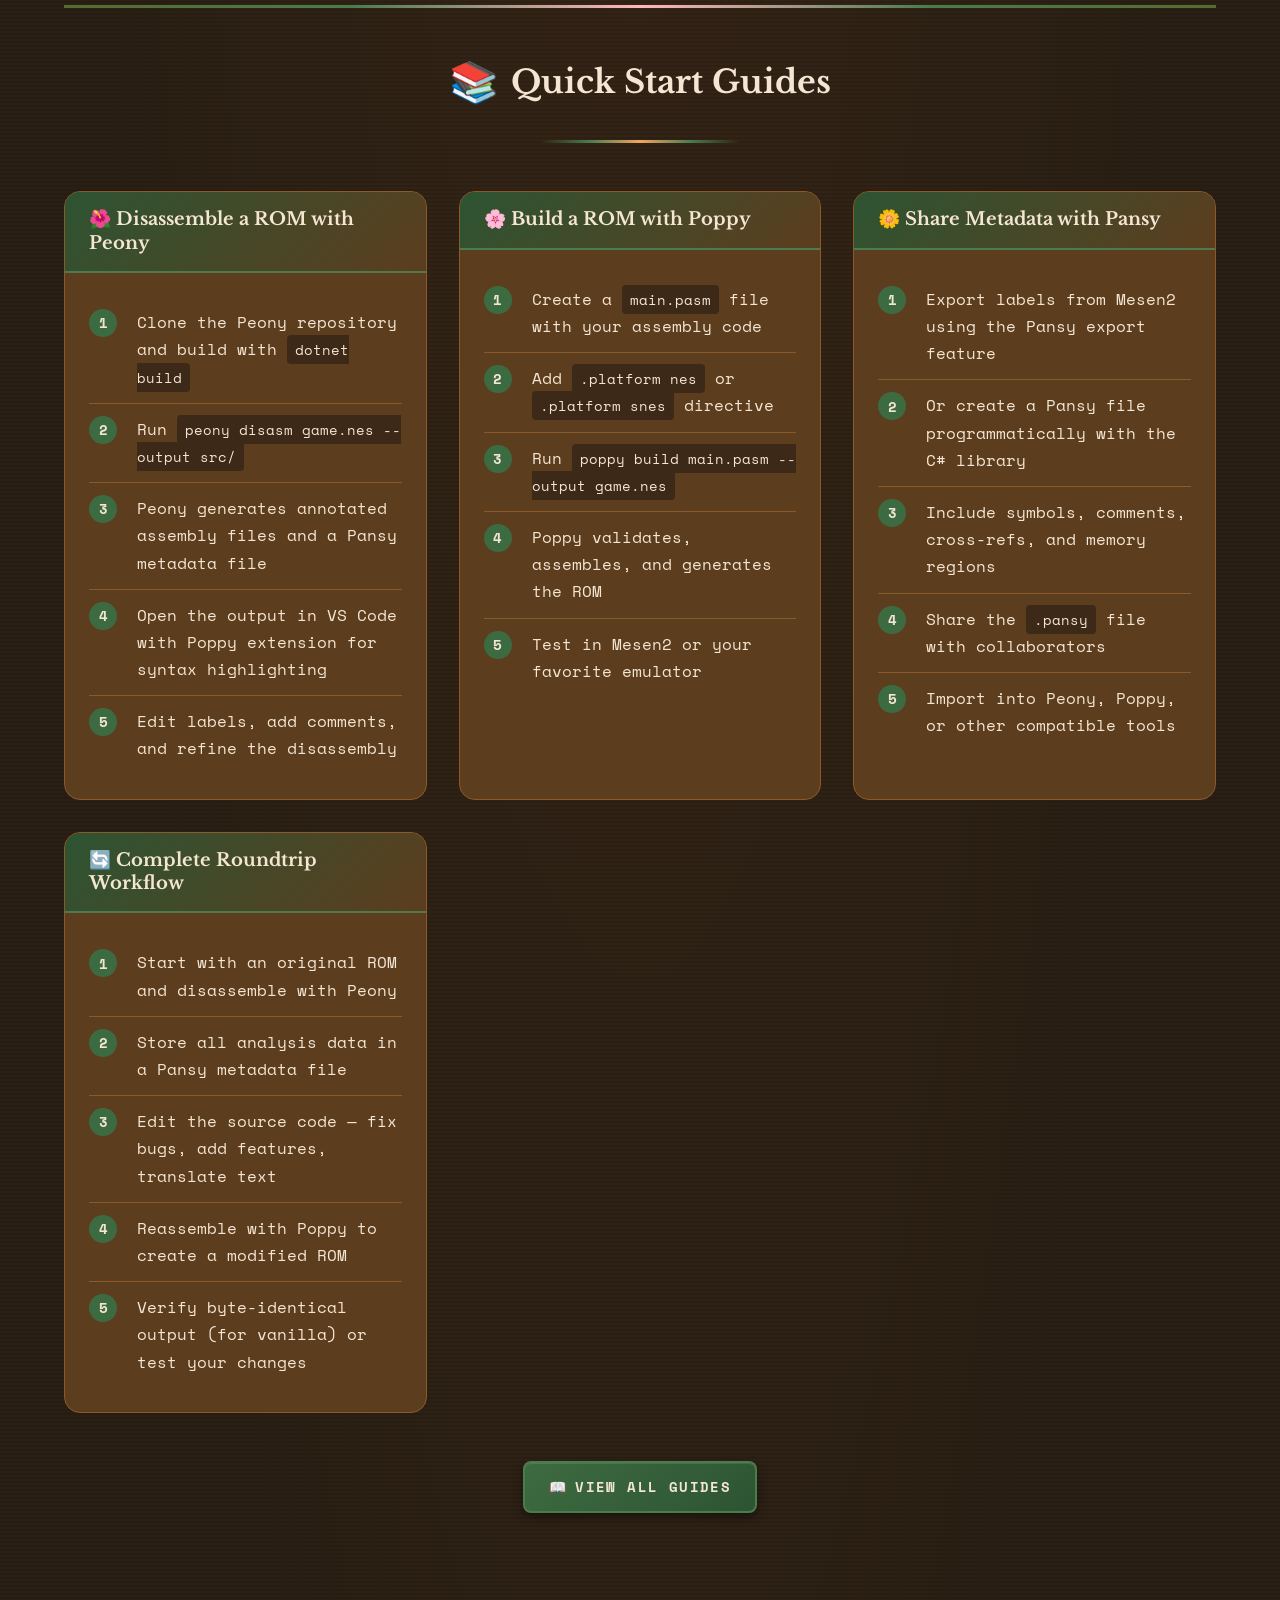
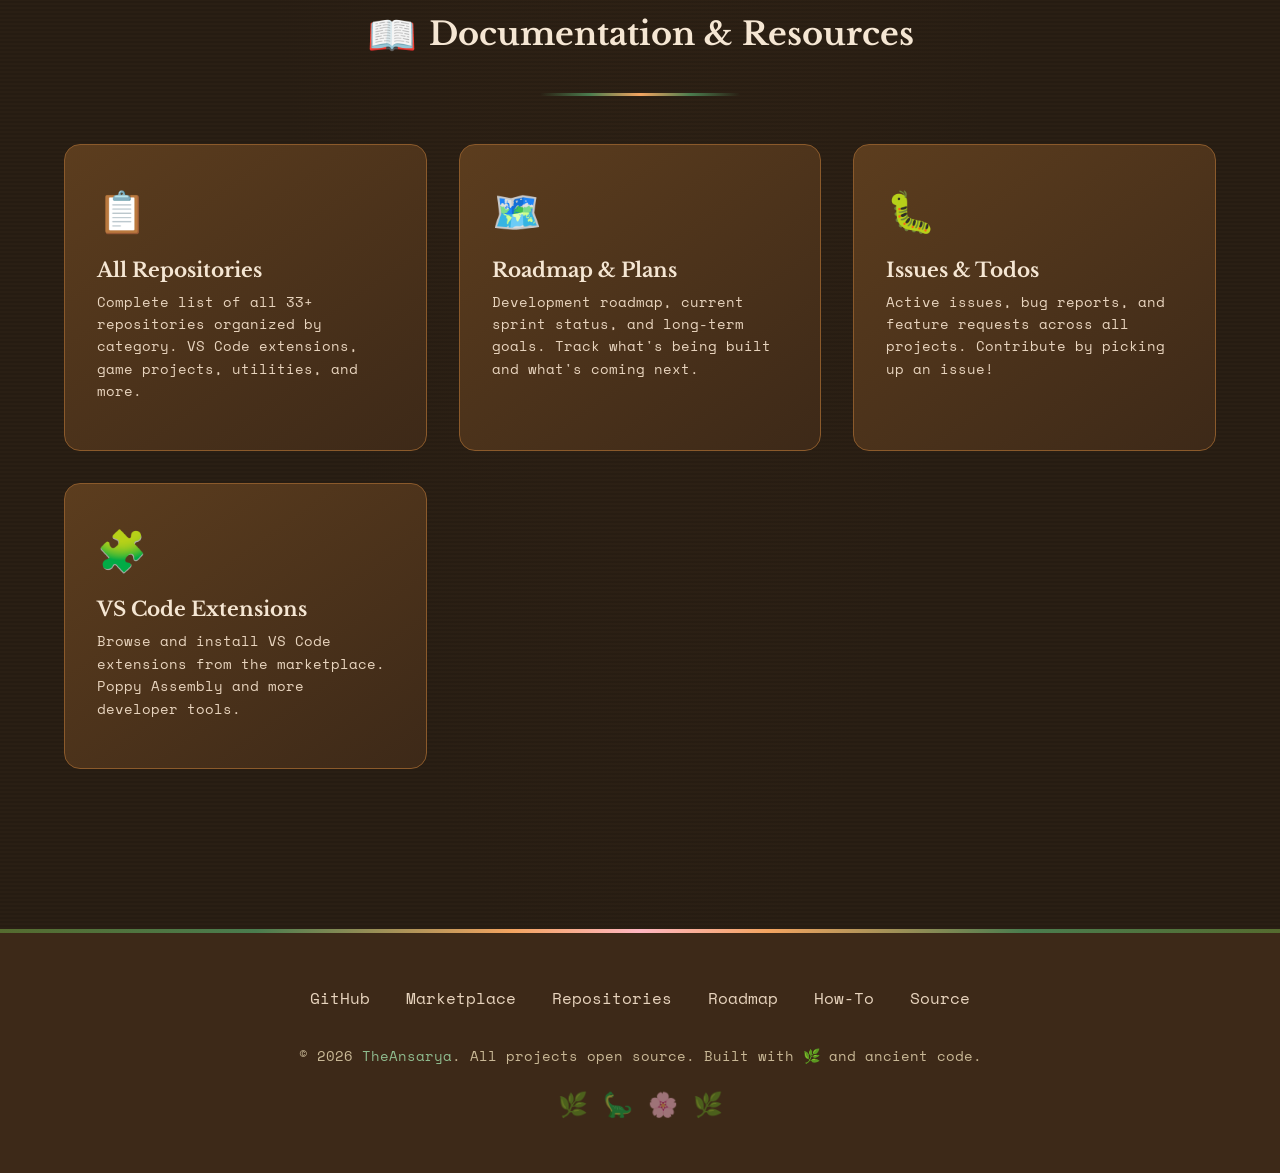
==== commit 5d98f50f: "fix: Restore flower emojis - fix encoding corruption - 🌷 The Flower Toolchain (tulip) - 🌸 Poppy - As" ====
--- a/index.html
+++ b/index.html
@@ -836,7 +836,7 @@
 					<span>📦</span> All Projects
 				</a>
 				<a href="#flower-tools" class="btn btn-accent">
-					<span>�</span> The Flower Toolchain
+					<span>🌷</span> The Flower Toolchain
 				</a>
 				<a href="pages/howto.html" class="btn btn-secondary">
 					<span>📚</span> How-To Guides
@@ -852,8 +852,8 @@
 			<section id="flower-tools" class="flower-toolchain">
 				<div class="section-header">
 					<h2 class="section-title">
-						<span class="icon">�</span>
-						The Flower Toolchain
+						<span class="icon">🌷</span>
+										The Flower Toolchain
 					</h2>
 					<div class="section-divider"></div>
 					<p style="max-width: 700px; margin: var(--space-4) auto 0; text-align: center;">
@@ -881,8 +881,8 @@
 					<span class="flow-arrow">→</span>
 
 					<a href="https://github.com/TheAnsarya/poppy" class="tool-box" target="_blank" rel="noopener">
-						<span class="icon">�</span>
-						<h4>Poppy</h4>
+						<span class="icon">🌸</span>
+										<h4>Poppy</h4>
 						<p>Assembler</p>
 						<small>Source → ROM</small>
 					</a>
@@ -911,7 +911,7 @@
 					<!-- Poppy -->
 					<article class="card">
 						<a href="https://github.com/TheAnsarya/poppy" class="card-link" target="_blank" rel="noopener">
-							<span class="card-icon">🌷</span>
+							<span class="card-icon">🌸</span>
 							<h3 class="card-title">Poppy Assembly</h3>
 							<p class="card-description">
 								Multi-system assembly compiler targeting NES, SNES, and Game Boy.
@@ -1133,7 +1133,7 @@
 					<!-- Assemble with Poppy -->
 					<div class="howto-card">
 						<div class="howto-header">
-							<h4>� Build a ROM with Poppy</h4>
+							<h4>🌸 Build a ROM with Poppy</h4>
 						</div>
 						<div class="howto-content">
 							<ol class="howto-steps">
@@ -1287,3 +1287,4 @@
 	</script>
 </body>
 </html>
+
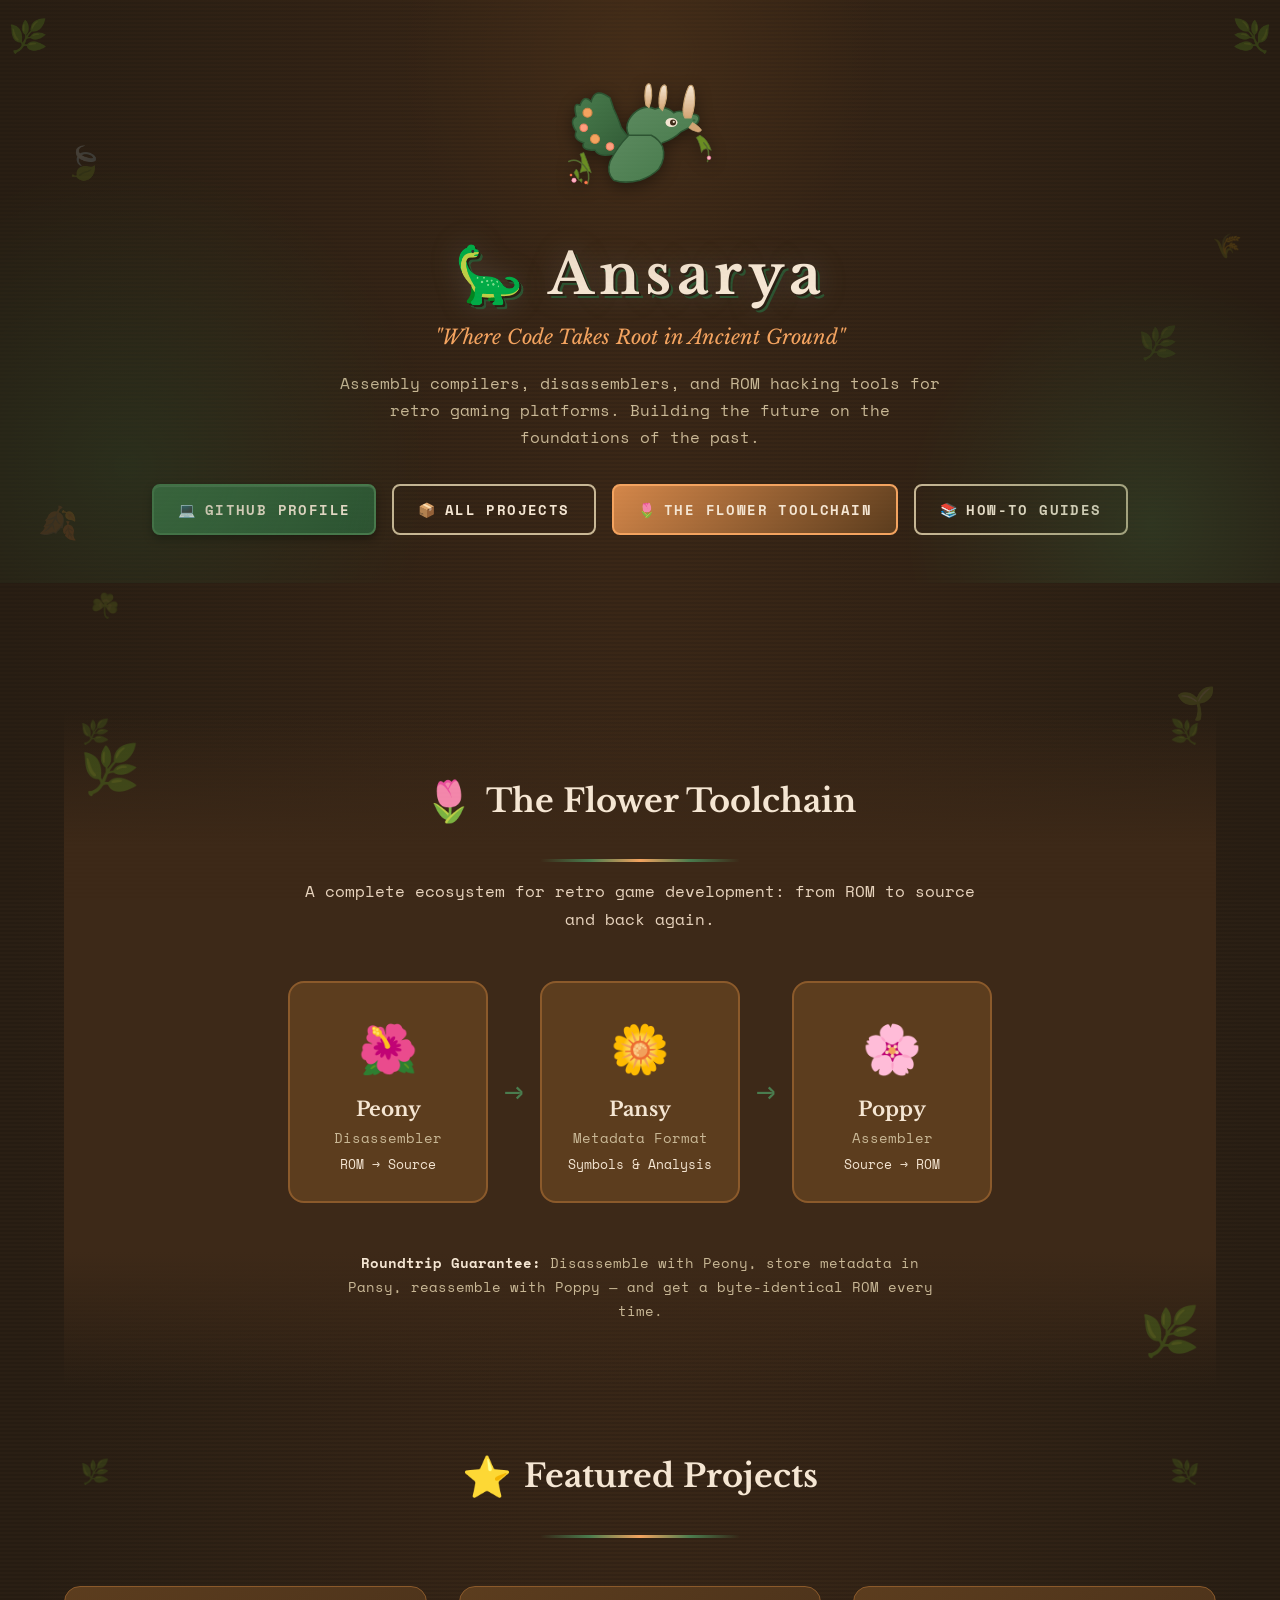
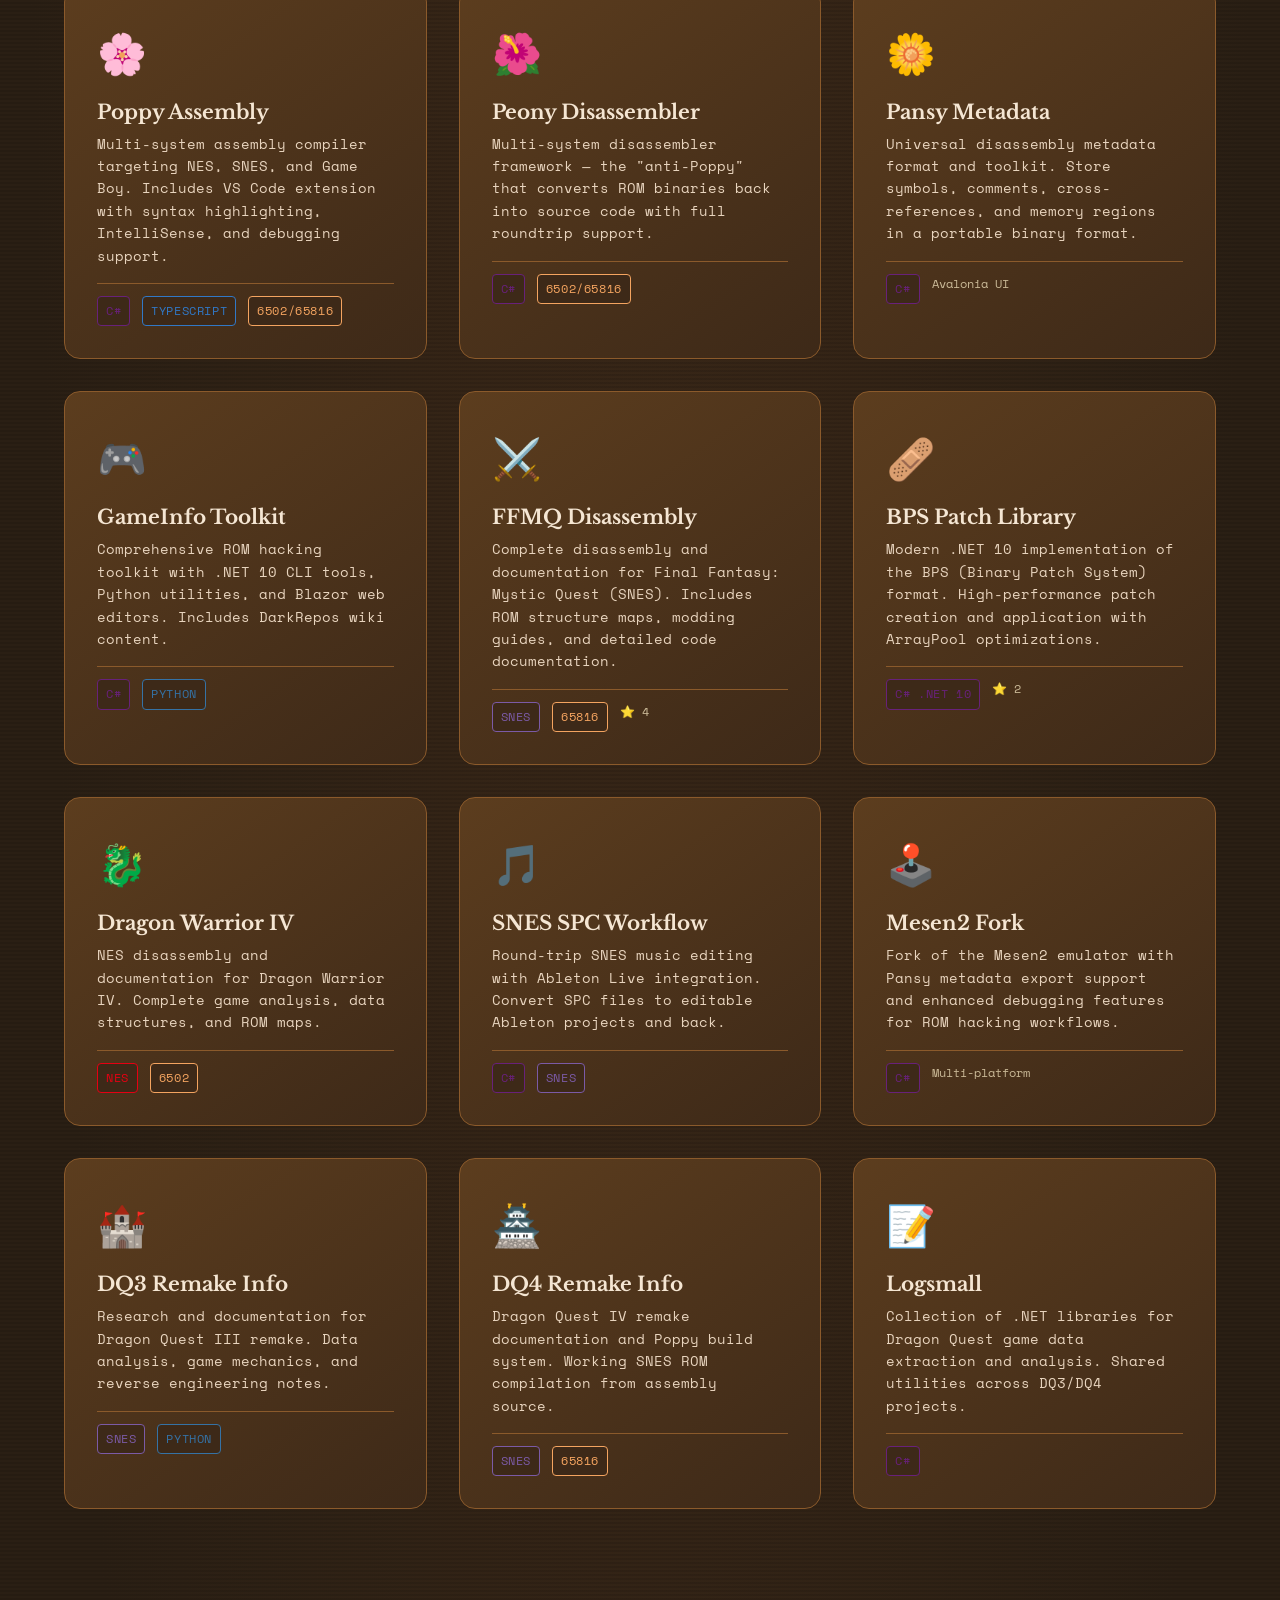
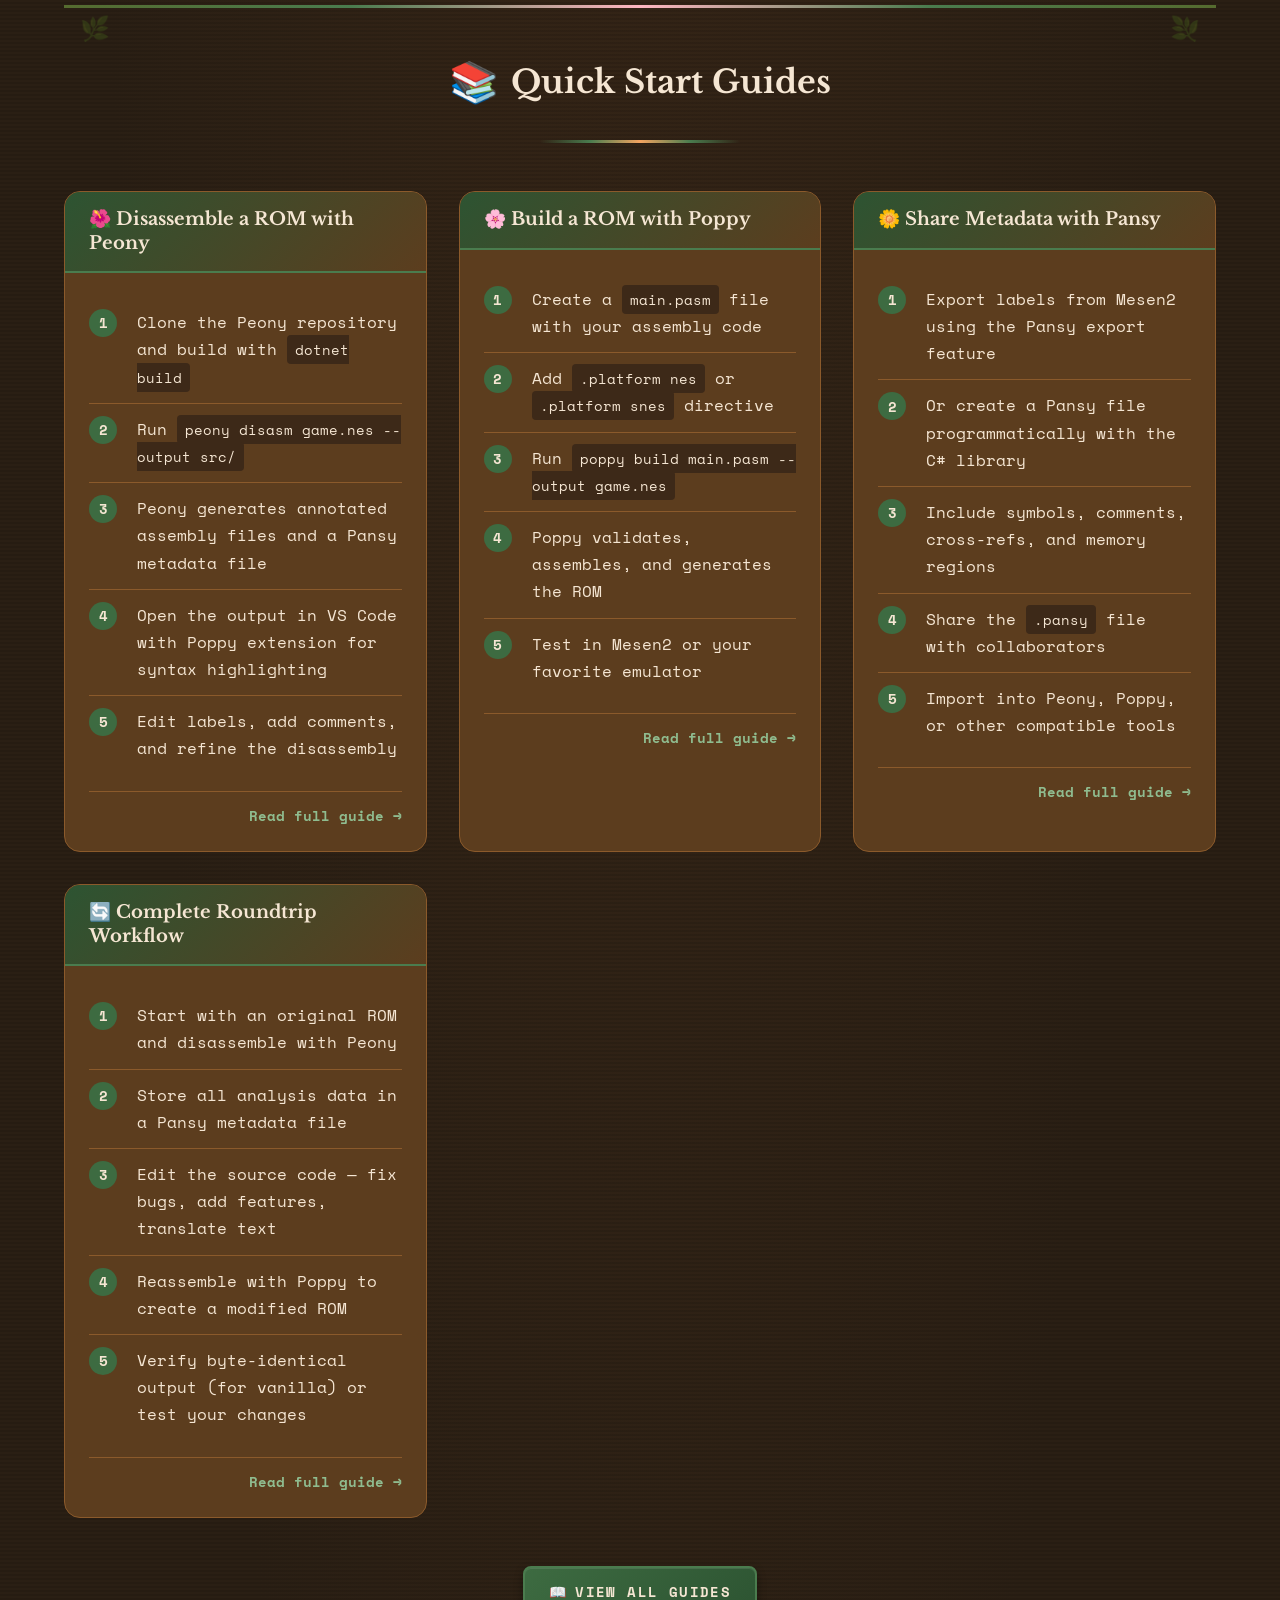
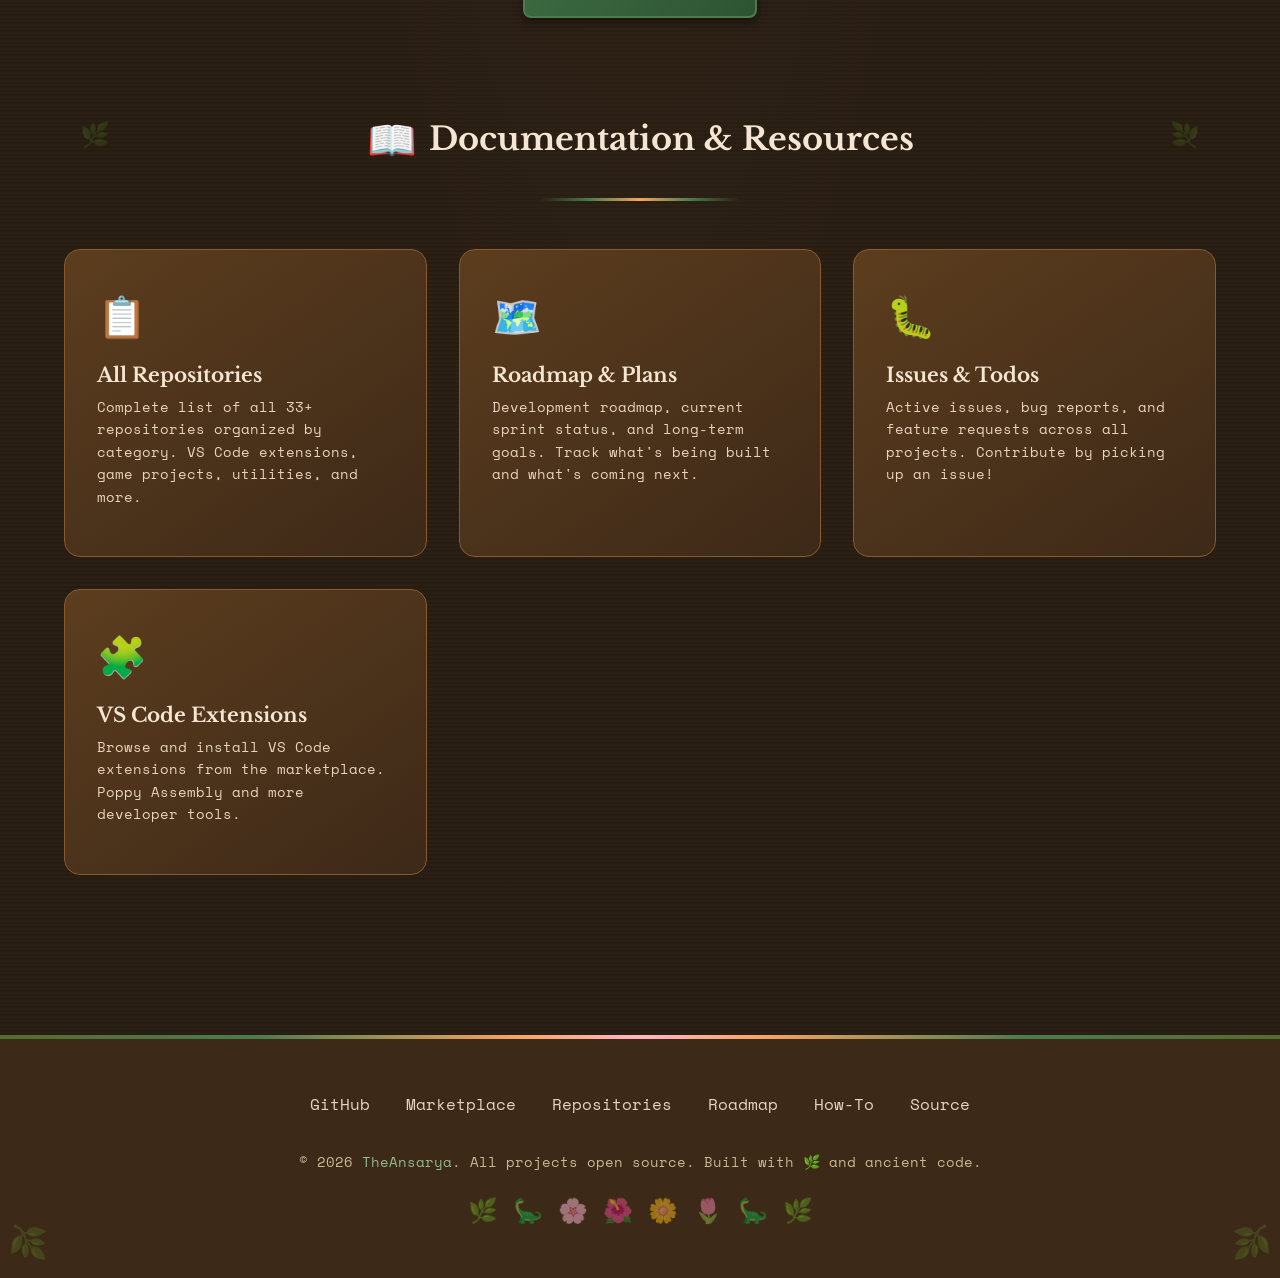
==== commit a0633cd4: "feat: Link Quick Start cards to howto guides + add lush vegetation ✨🌿 Quick Start Guides: - All 4 ho" ====
--- a/index.html
+++ b/index.html
@@ -652,7 +652,113 @@
 			font-weight: 700;
 		}
 
+		/* Clickable howto cards */
+		.howto-link {
+			display: block;
+			text-decoration: none;
+			color: inherit;
+			transition: all 0.3s ease;
+		}
+
+		.howto-link:hover {
+			transform: translateY(-4px);
+			box-shadow: var(--shadow-lg), var(--shadow-glow);
+			border-color: var(--green-fern);
+			color: inherit;
+		}
+
+		.howto-link:hover .howto-header {
+			background: linear-gradient(135deg, var(--green-forest) 0%, var(--green-dark) 100%);
+		}
+
+		.howto-more {
+			display: block;
+			text-align: right;
+			margin-top: var(--space-4);
+			padding-top: var(--space-3);
+			border-top: 1px solid var(--border-color);
+			color: var(--green-moss);
+			font-size: var(--text-sm);
+			font-weight: 700;
+			transition: color 0.2s ease;
+		}
+
+		.howto-link:hover .howto-more {
+			color: var(--orange-sunset);
+		}
+
 		/* ===== VEGETATION DECORATIONS ===== */
+		/* Floating leaves */
+		.leaf-float {
+			position: fixed;
+			pointer-events: none;
+			z-index: 1;
+			opacity: 0.15;
+			font-size: 2rem;
+			animation: leaf-drift 20s ease-in-out infinite;
+		}
+
+		.leaf-1 { top: 15%; left: 5%; animation-delay: 0s; }
+		.leaf-2 { top: 35%; right: 8%; animation-delay: -5s; }
+		.leaf-3 { top: 55%; left: 3%; animation-delay: -10s; }
+		.leaf-4 { top: 75%; right: 5%; animation-delay: -15s; }
+		.leaf-5 { top: 25%; right: 3%; animation-delay: -3s; font-size: 1.5rem; }
+		.leaf-6 { top: 65%; left: 7%; animation-delay: -8s; font-size: 1.5rem; }
+
+		@keyframes leaf-drift {
+			0%, 100% { transform: translateY(0) rotate(0deg); }
+			25% { transform: translateY(-15px) rotate(5deg); }
+			50% { transform: translateY(5px) rotate(-3deg); }
+			75% { transform: translateY(-10px) rotate(2deg); }
+		}
+
+		/* Vine borders */
+		.vine-corner {
+			position: absolute;
+			font-size: 2rem;
+			opacity: 0.25;
+			z-index: 1;
+		}
+
+		.vine-top-left { top: var(--space-2); left: var(--space-2); }
+		.vine-top-right { top: var(--space-2); right: var(--space-2); transform: scaleX(-1); }
+		.vine-bottom-left { bottom: var(--space-2); left: var(--space-2); transform: scaleY(-1); }
+		.vine-bottom-right { bottom: var(--space-2); right: var(--space-2); transform: scale(-1); }
+
+		/* Section vegetation accents */
+		section {
+			position: relative;
+		}
+
+		.section-header::before,
+		.section-header::after {
+			content: '🌿';
+			position: absolute;
+			top: 0;
+			font-size: 1.5rem;
+			opacity: 0.2;
+		}
+
+		.section-header::before { left: var(--space-4); }
+		.section-header::after { right: var(--space-4); transform: scaleX(-1); }
+
+		/* Card vegetation hover effects */
+		.card::after {
+			content: '🍃';
+			position: absolute;
+			bottom: -20px;
+			right: -20px;
+			font-size: 2rem;
+			opacity: 0;
+			transition: all 0.3s ease;
+			transform: rotate(45deg);
+		}
+
+		.card:hover::after {
+			opacity: 0.3;
+			bottom: var(--space-2);
+			right: var(--space-2);
+		}
 		.veg-border-top {
 			border-top: 3px solid;
 			border-image: linear-gradient(
@@ -813,7 +919,19 @@
 	<!-- Subtle TV scanline overlay -->
 	<div class="tv-effect" aria-hidden="true"></div>
 
+	<!-- Floating vegetation decorations -->
+	<div class="leaf-float leaf-1" aria-hidden="true">🍃</div>
+	<div class="leaf-float leaf-2" aria-hidden="true">🌿</div>
+	<div class="leaf-float leaf-3" aria-hidden="true">🍂</div>
+	<div class="leaf-float leaf-4" aria-hidden="true">🌱</div>
+	<div class="leaf-float leaf-5" aria-hidden="true">🌾</div>
+	<div class="leaf-float leaf-6" aria-hidden="true">☘️</div>
+
 	<header>
+		<!-- Vine corner decorations -->
+		<span class="vine-corner vine-top-left" aria-hidden="true">🌿</span>
+		<span class="vine-corner vine-top-right" aria-hidden="true">🌿</span>
+
 		<div class="container">
 			<div class="logo-container">
 				<a href="/" title="Ansarya Home">
@@ -1115,7 +1233,7 @@
 
 				<div class="howto-grid">
 					<!-- Disassemble a ROM -->
-					<div class="howto-card">
+					<a href="pages/howto.html#peony-disassembly" class="howto-card howto-link">
 						<div class="howto-header">
 							<h4>🌺 Disassemble a ROM with Peony</h4>
 						</div>
@@ -1127,11 +1245,12 @@
 								<li>Open the output in VS Code with Poppy extension for syntax highlighting</li>
 								<li>Edit labels, add comments, and refine the disassembly</li>
 							</ol>
+							<span class="howto-more">Read full guide →</span>
 						</div>
-					</div>
+					</a>
 
 					<!-- Assemble with Poppy -->
-					<div class="howto-card">
+					<a href="pages/howto.html#poppy-assembly" class="howto-card howto-link">
 						<div class="howto-header">
 							<h4>🌸 Build a ROM with Poppy</h4>
 						</div>
@@ -1143,11 +1262,12 @@
 								<li>Poppy validates, assembles, and generates the ROM</li>
 								<li>Test in Mesen2 or your favorite emulator</li>
 							</ol>
+							<span class="howto-more">Read full guide →</span>
 						</div>
-					</div>
+					</a>
 
 					<!-- Using Pansy Metadata -->
-					<div class="howto-card">
+					<a href="pages/howto.html#pansy-metadata" class="howto-card howto-link">
 						<div class="howto-header">
 							<h4>🌼 Share Metadata with Pansy</h4>
 						</div>
@@ -1159,11 +1279,12 @@
 								<li>Share the <code>.pansy</code> file with collaborators</li>
 								<li>Import into Peony, Poppy, or other compatible tools</li>
 							</ol>
+							<span class="howto-more">Read full guide →</span>
 						</div>
-					</div>
+					</a>
 
 					<!-- Full Roundtrip -->
-					<div class="howto-card">
+					<a href="pages/howto.html#roundtrip" class="howto-card howto-link">
 						<div class="howto-header">
 							<h4>🔄 Complete Roundtrip Workflow</h4>
 						</div>
@@ -1175,8 +1296,9 @@
 								<li>Reassemble with Poppy to create a modified ROM</li>
 								<li>Verify byte-identical output (for vanilla) or test your changes</li>
 							</ol>
+							<span class="howto-more">Read full guide →</span>
 						</div>
-					</div>
+					</a>
 				</div>
 
 				<div style="text-align: center; margin-top: var(--space-8);">
@@ -1247,6 +1369,10 @@
 	</main>
 
 	<footer>
+		<!-- Vine corner decorations -->
+		<span class="vine-corner vine-bottom-left" aria-hidden="true">🌿</span>
+		<span class="vine-corner vine-bottom-right" aria-hidden="true">🌿</span>
+
 		<div class="container footer-content">
 			<nav class="footer-links">
 				<a href="https://github.com/TheAnsarya">GitHub</a>
@@ -1263,7 +1389,7 @@
 			</p>
 
 			<div class="footer-decoration" aria-hidden="true">
-				🌿 🦕 🌸 🌿
+				🌿 🦕 🌸 🌺 🌼 🌷 🦕 🌿
 			</div>
 		</div>
 	</footer>
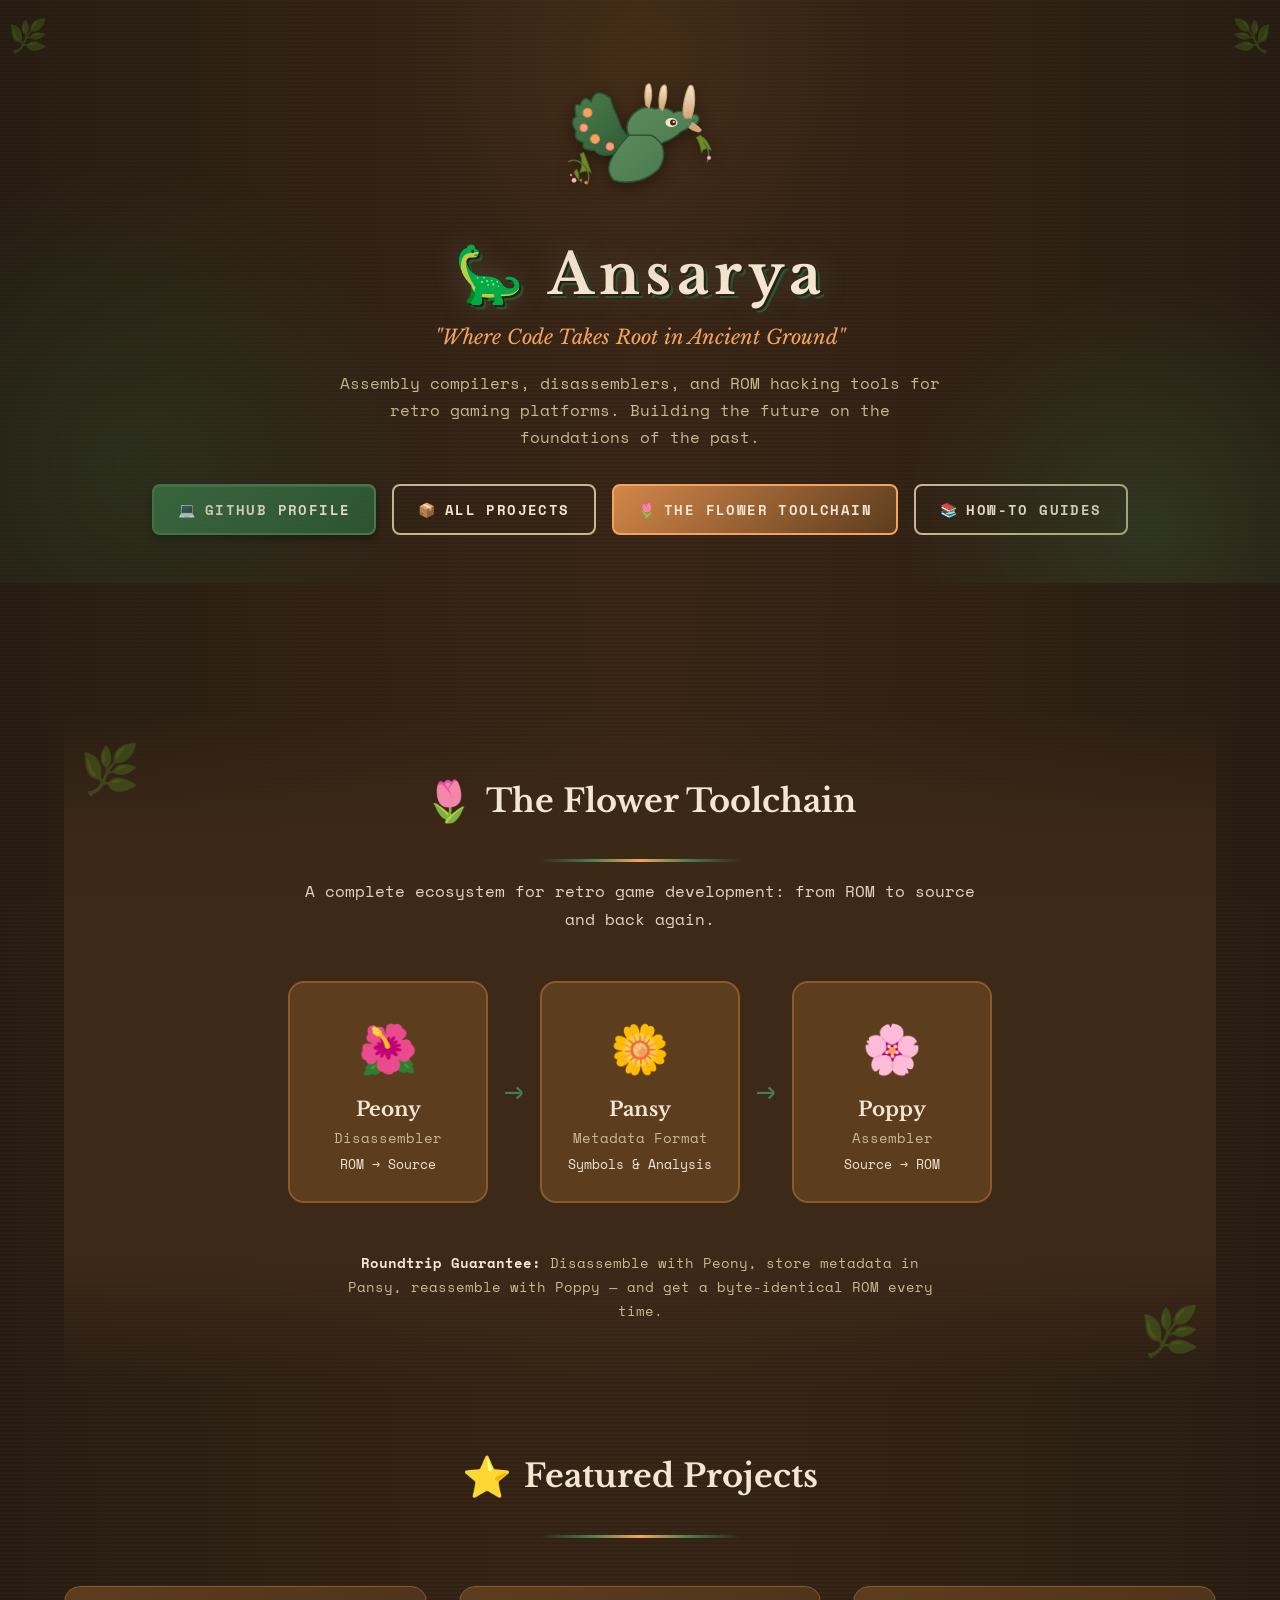
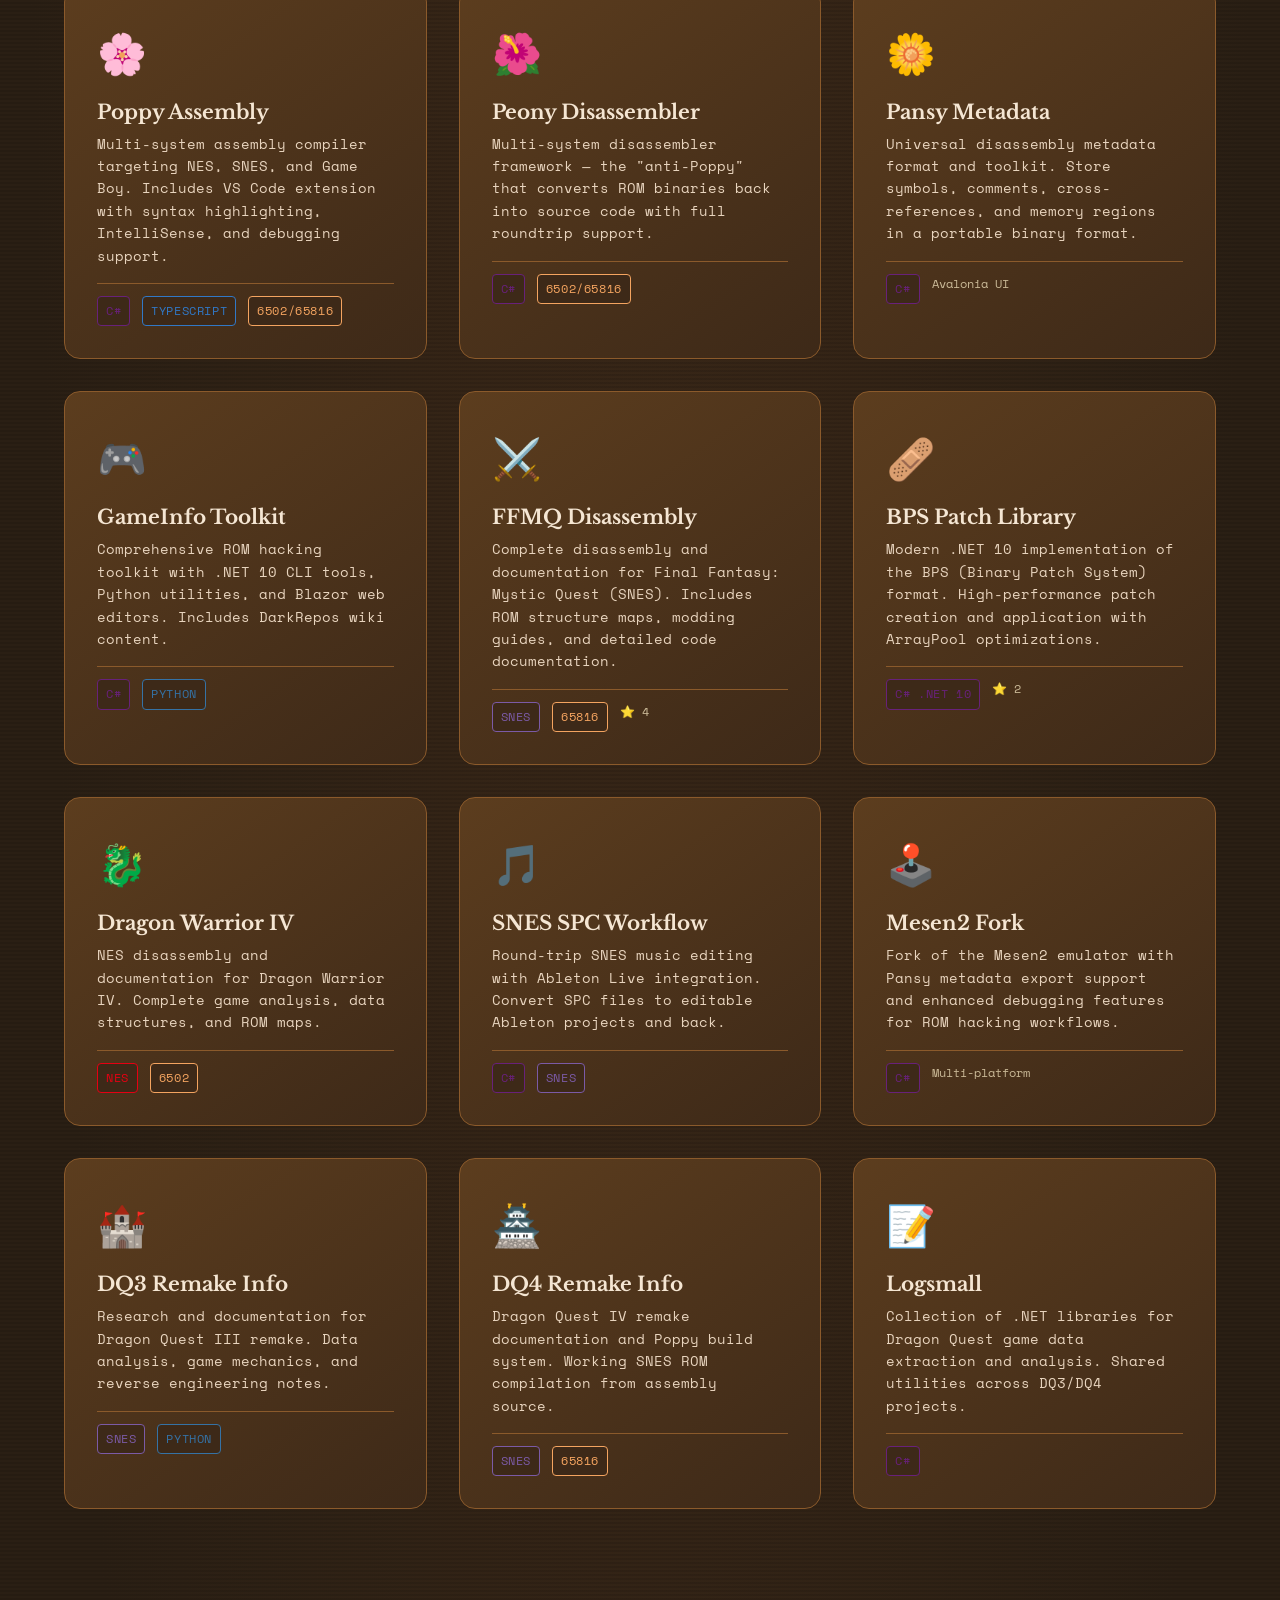
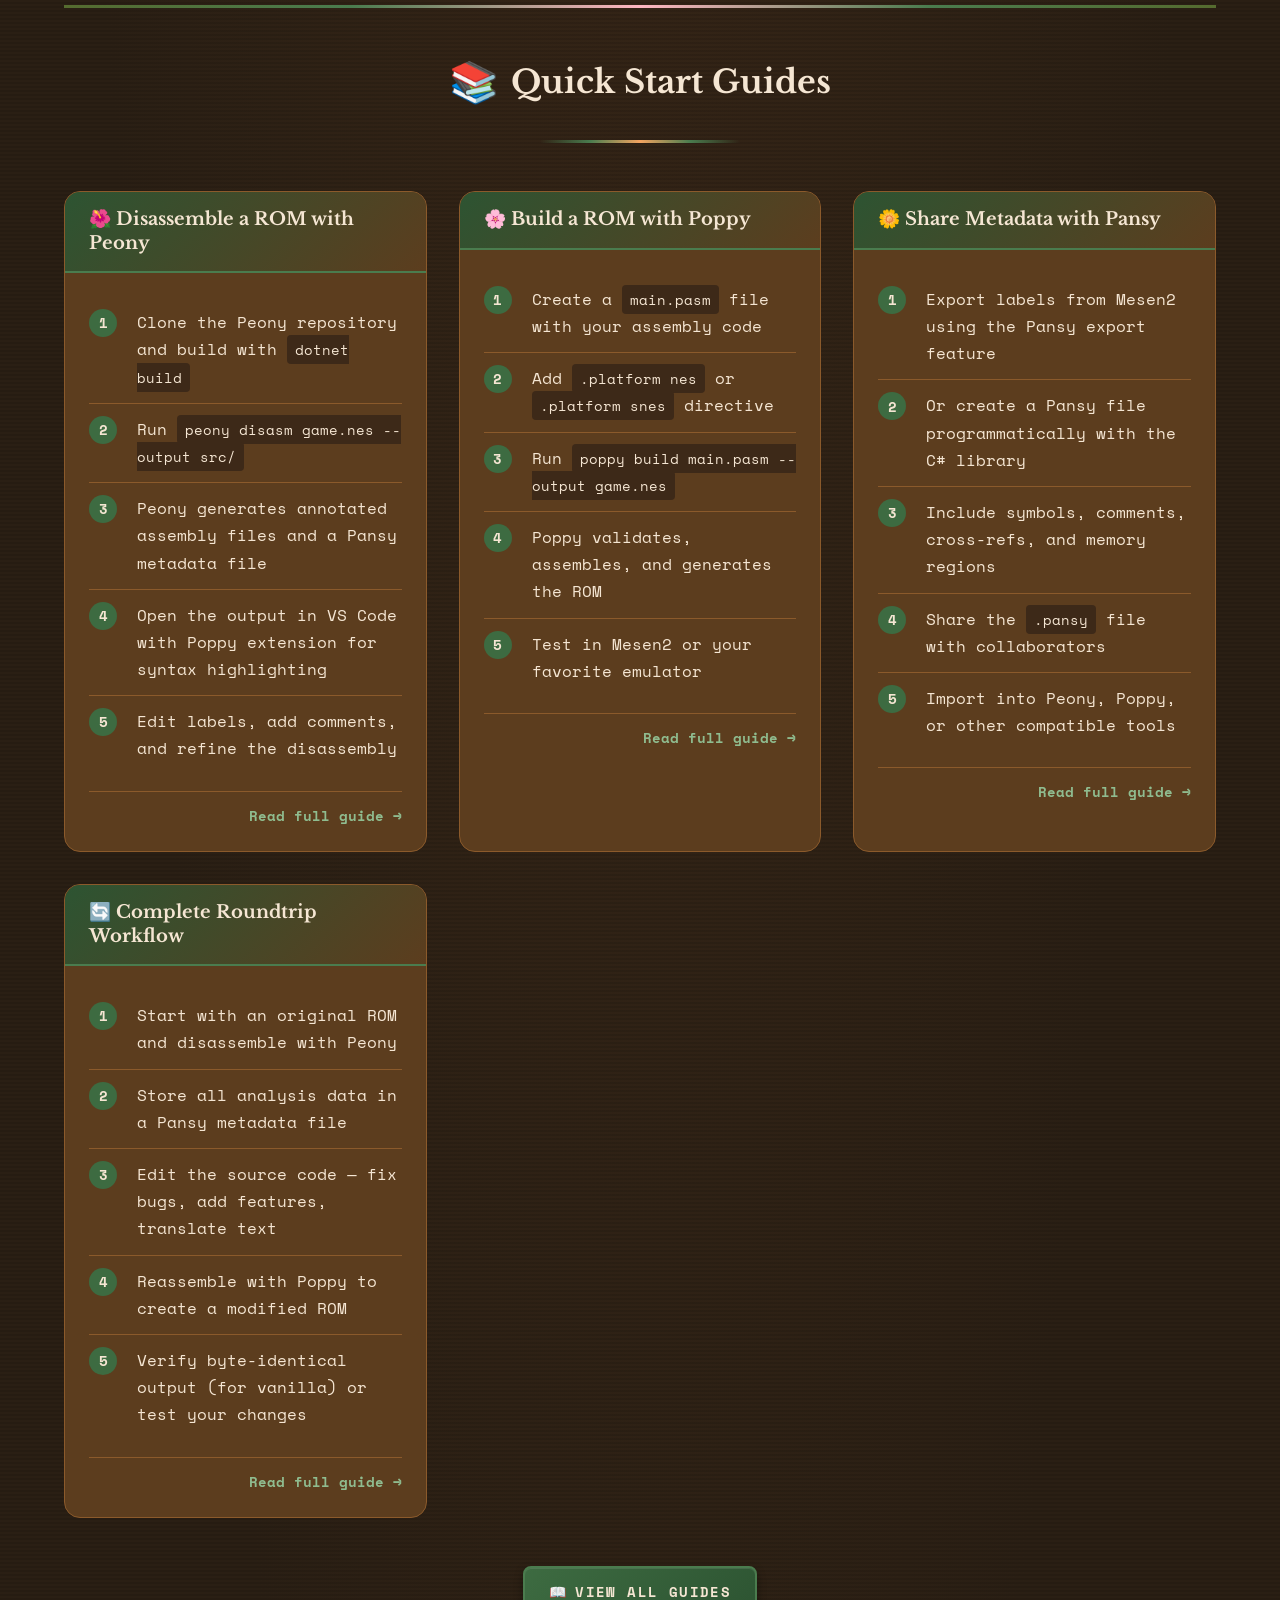
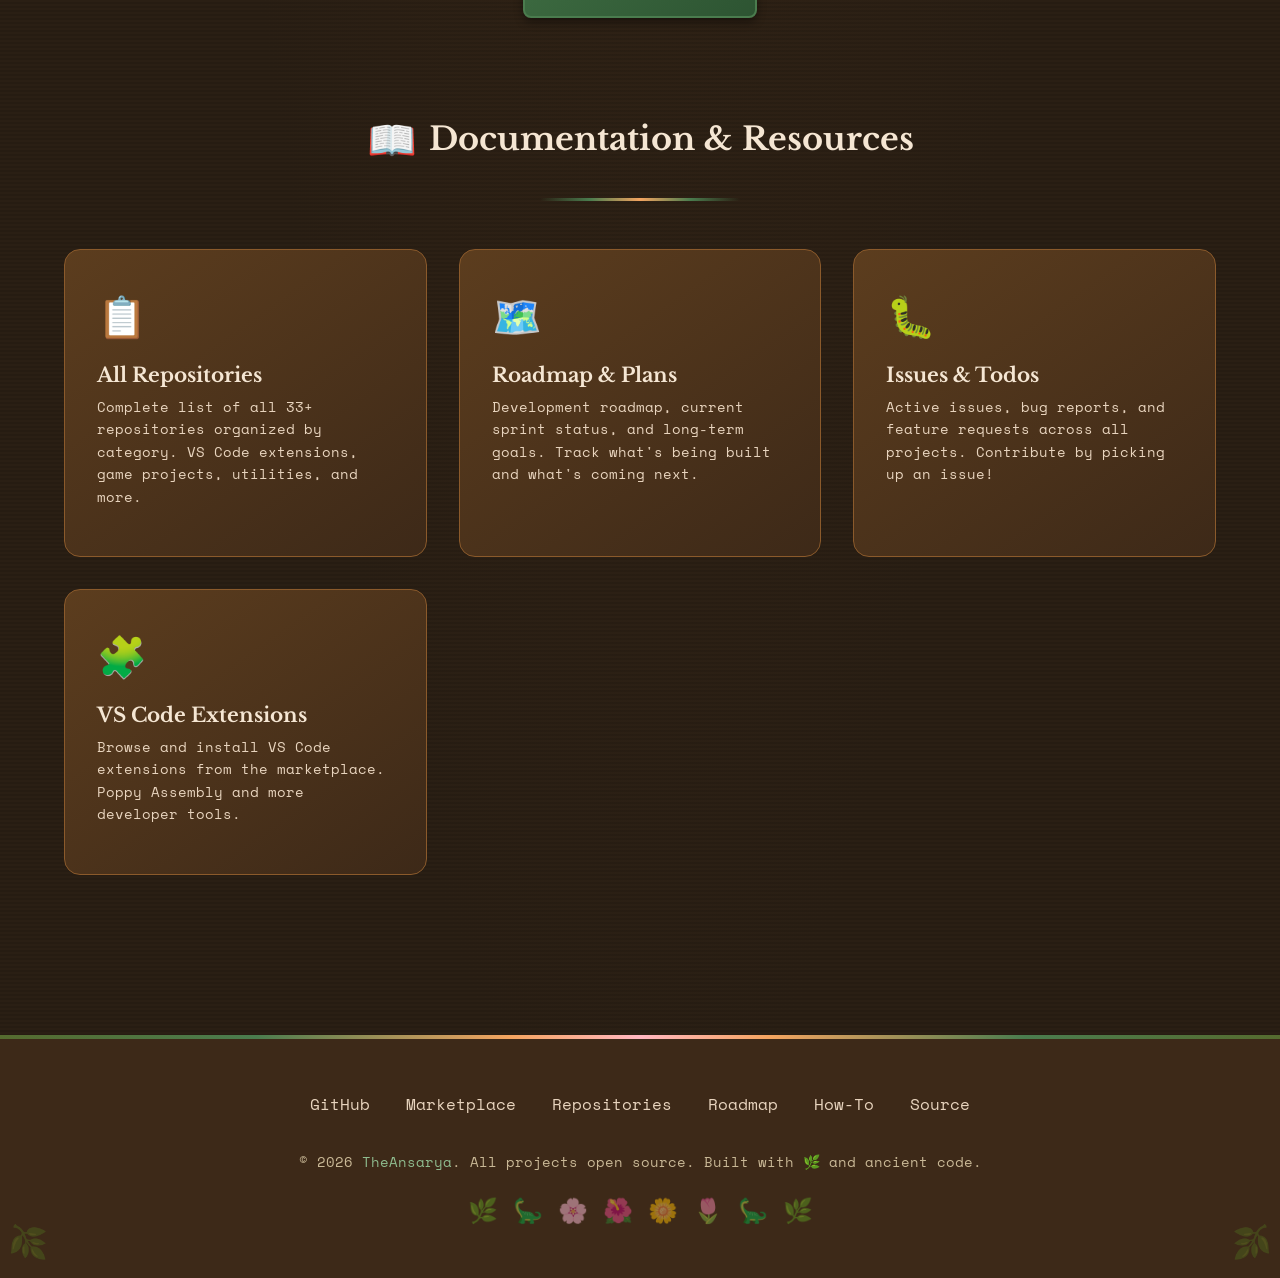
==== commit a2a0f504: "refactor: Remove floating leaves and section accents, fix card leaf rotation Removed: - 6 floating l" ====
--- a/index.html
+++ b/index.html
@@ -688,30 +688,6 @@
 		}
 
 		/* ===== VEGETATION DECORATIONS ===== */
-		/* Floating leaves */
-		.leaf-float {
-			position: fixed;
-			pointer-events: none;
-			z-index: 1;
-			opacity: 0.15;
-			font-size: 2rem;
-			animation: leaf-drift 20s ease-in-out infinite;
-		}
-
-		.leaf-1 { top: 15%; left: 5%; animation-delay: 0s; }
-		.leaf-2 { top: 35%; right: 8%; animation-delay: -5s; }
-		.leaf-3 { top: 55%; left: 3%; animation-delay: -10s; }
-		.leaf-4 { top: 75%; right: 5%; animation-delay: -15s; }
-		.leaf-5 { top: 25%; right: 3%; animation-delay: -3s; font-size: 1.5rem; }
-		.leaf-6 { top: 65%; left: 7%; animation-delay: -8s; font-size: 1.5rem; }
-
-		@keyframes leaf-drift {
-			0%, 100% { transform: translateY(0) rotate(0deg); }
-			25% { transform: translateY(-15px) rotate(5deg); }
-			50% { transform: translateY(5px) rotate(-3deg); }
-			75% { transform: translateY(-10px) rotate(2deg); }
-		}
-
 		/* Vine borders */
 		.vine-corner {
 			position: absolute;
@@ -724,23 +700,6 @@
 		.vine-top-right { top: var(--space-2); right: var(--space-2); transform: scaleX(-1); }
 		.vine-bottom-left { bottom: var(--space-2); left: var(--space-2); transform: scaleY(-1); }
 		.vine-bottom-right { bottom: var(--space-2); right: var(--space-2); transform: scale(-1); }
-
-		/* Section vegetation accents */
-		section {
-			position: relative;
-		}
-
-		.section-header::before,
-		.section-header::after {
-			content: '🌿';
-			position: absolute;
-			top: 0;
-			font-size: 1.5rem;
-			opacity: 0.2;
-		}
-
-		.section-header::before { left: var(--space-4); }
-		.section-header::after { right: var(--space-4); transform: scaleX(-1); }
 
 		/* Card vegetation hover effects */
 		.card::after {
@@ -750,14 +709,15 @@
 			right: -20px;
 			font-size: 2rem;
 			opacity: 0;
-			transition: all 0.3s ease;
-			transform: rotate(45deg);
+			transition: all 0.4s ease;
+			transform: rotate(0deg);
 		}
 
 		.card:hover::after {
 			opacity: 0.3;
 			bottom: var(--space-2);
 			right: var(--space-2);
+			transform: rotate(45deg);
 		}
 		.veg-border-top {
 			border-top: 3px solid;
@@ -919,14 +879,6 @@
 	<!-- Subtle TV scanline overlay -->
 	<div class="tv-effect" aria-hidden="true"></div>
 
-	<!-- Floating vegetation decorations -->
-	<div class="leaf-float leaf-1" aria-hidden="true">🍃</div>
-	<div class="leaf-float leaf-2" aria-hidden="true">🌿</div>
-	<div class="leaf-float leaf-3" aria-hidden="true">🍂</div>
-	<div class="leaf-float leaf-4" aria-hidden="true">🌱</div>
-	<div class="leaf-float leaf-5" aria-hidden="true">🌾</div>
-	<div class="leaf-float leaf-6" aria-hidden="true">☘️</div>
-
 	<header>
 		<!-- Vine corner decorations -->
 		<span class="vine-corner vine-top-left" aria-hidden="true">🌿</span>
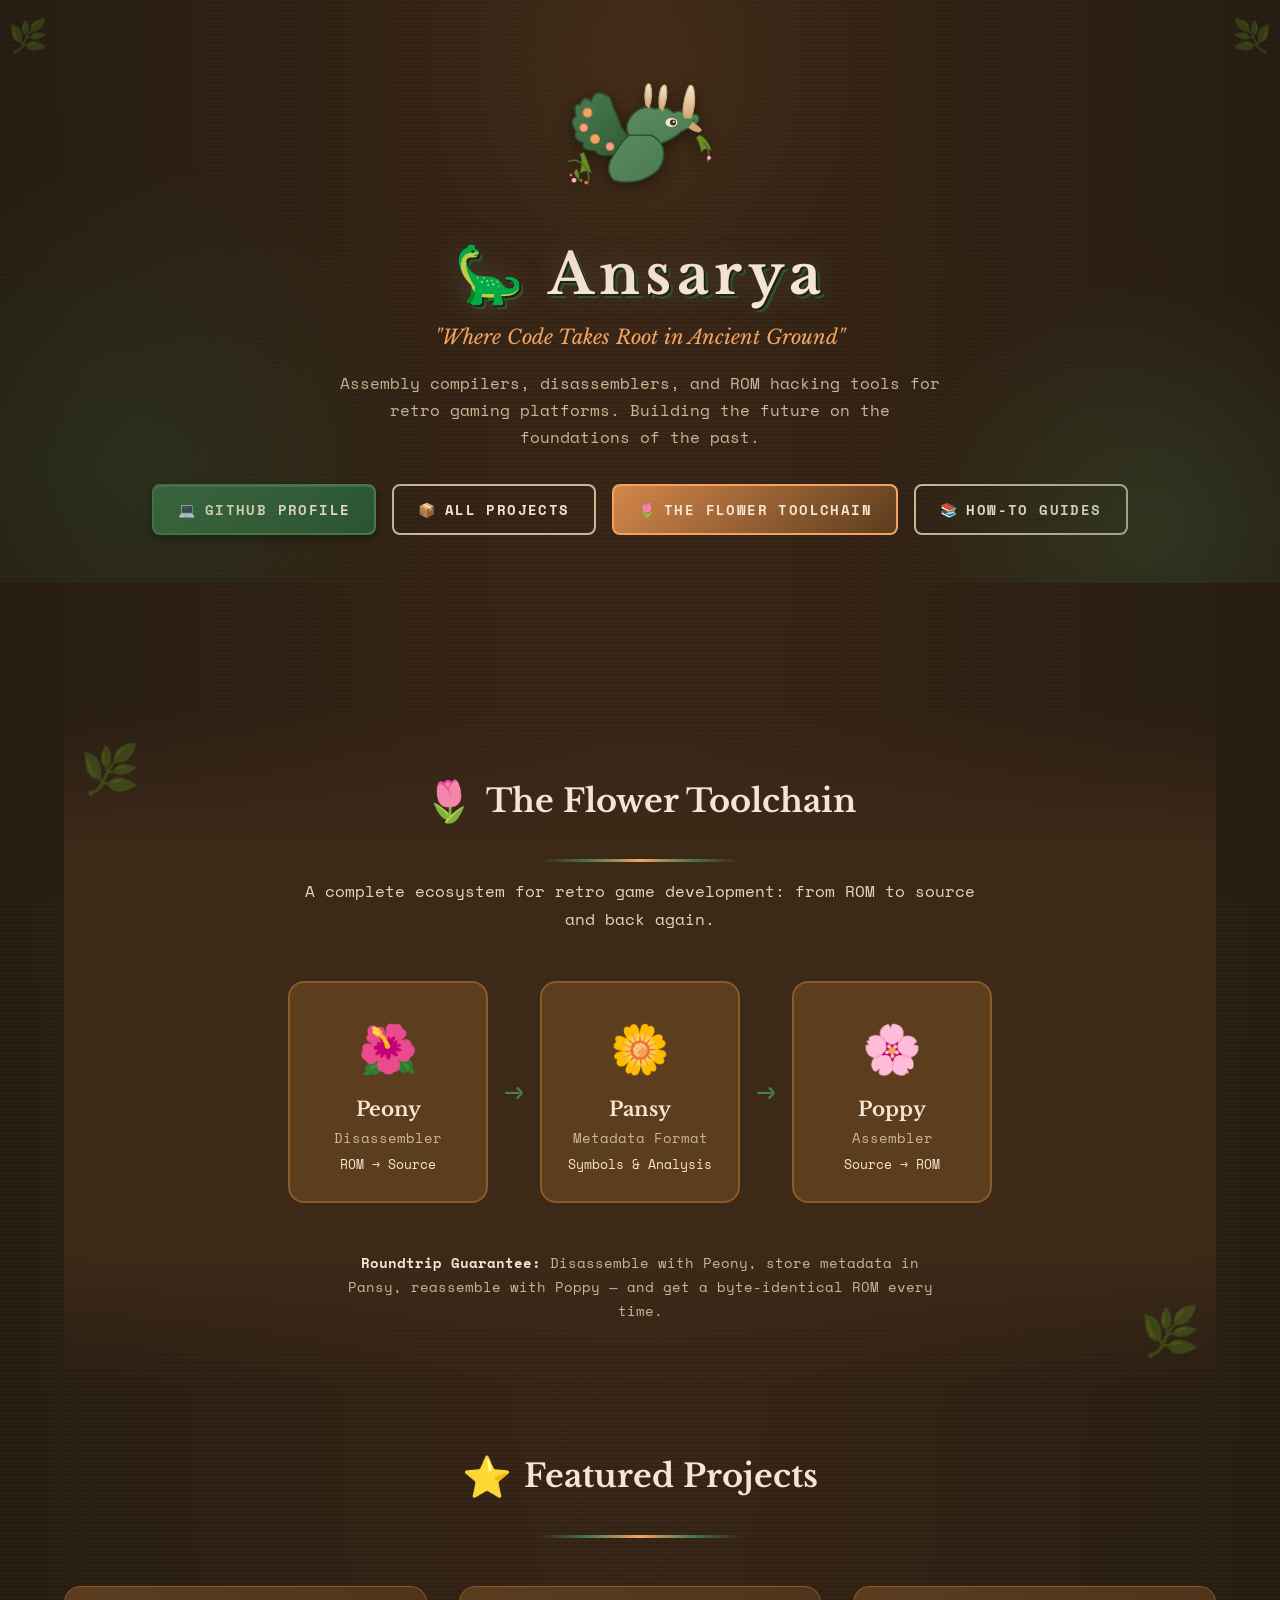
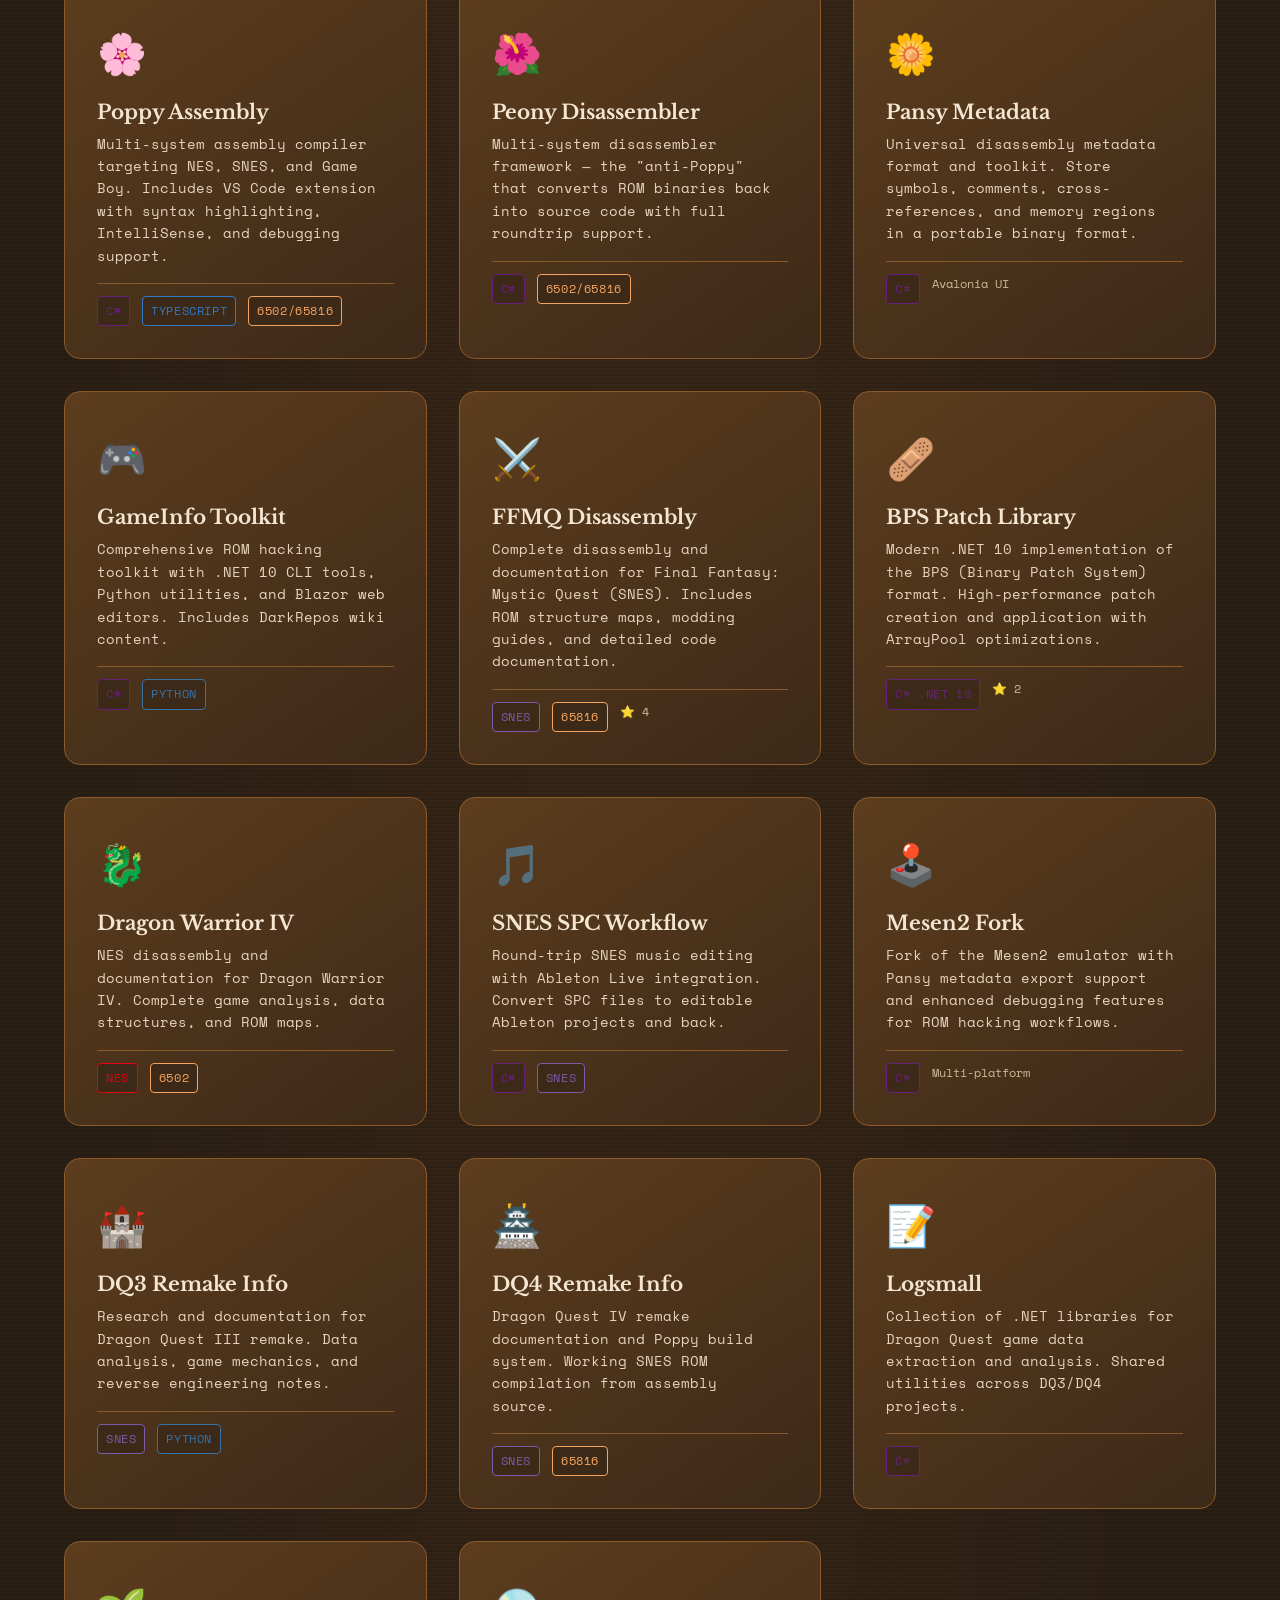
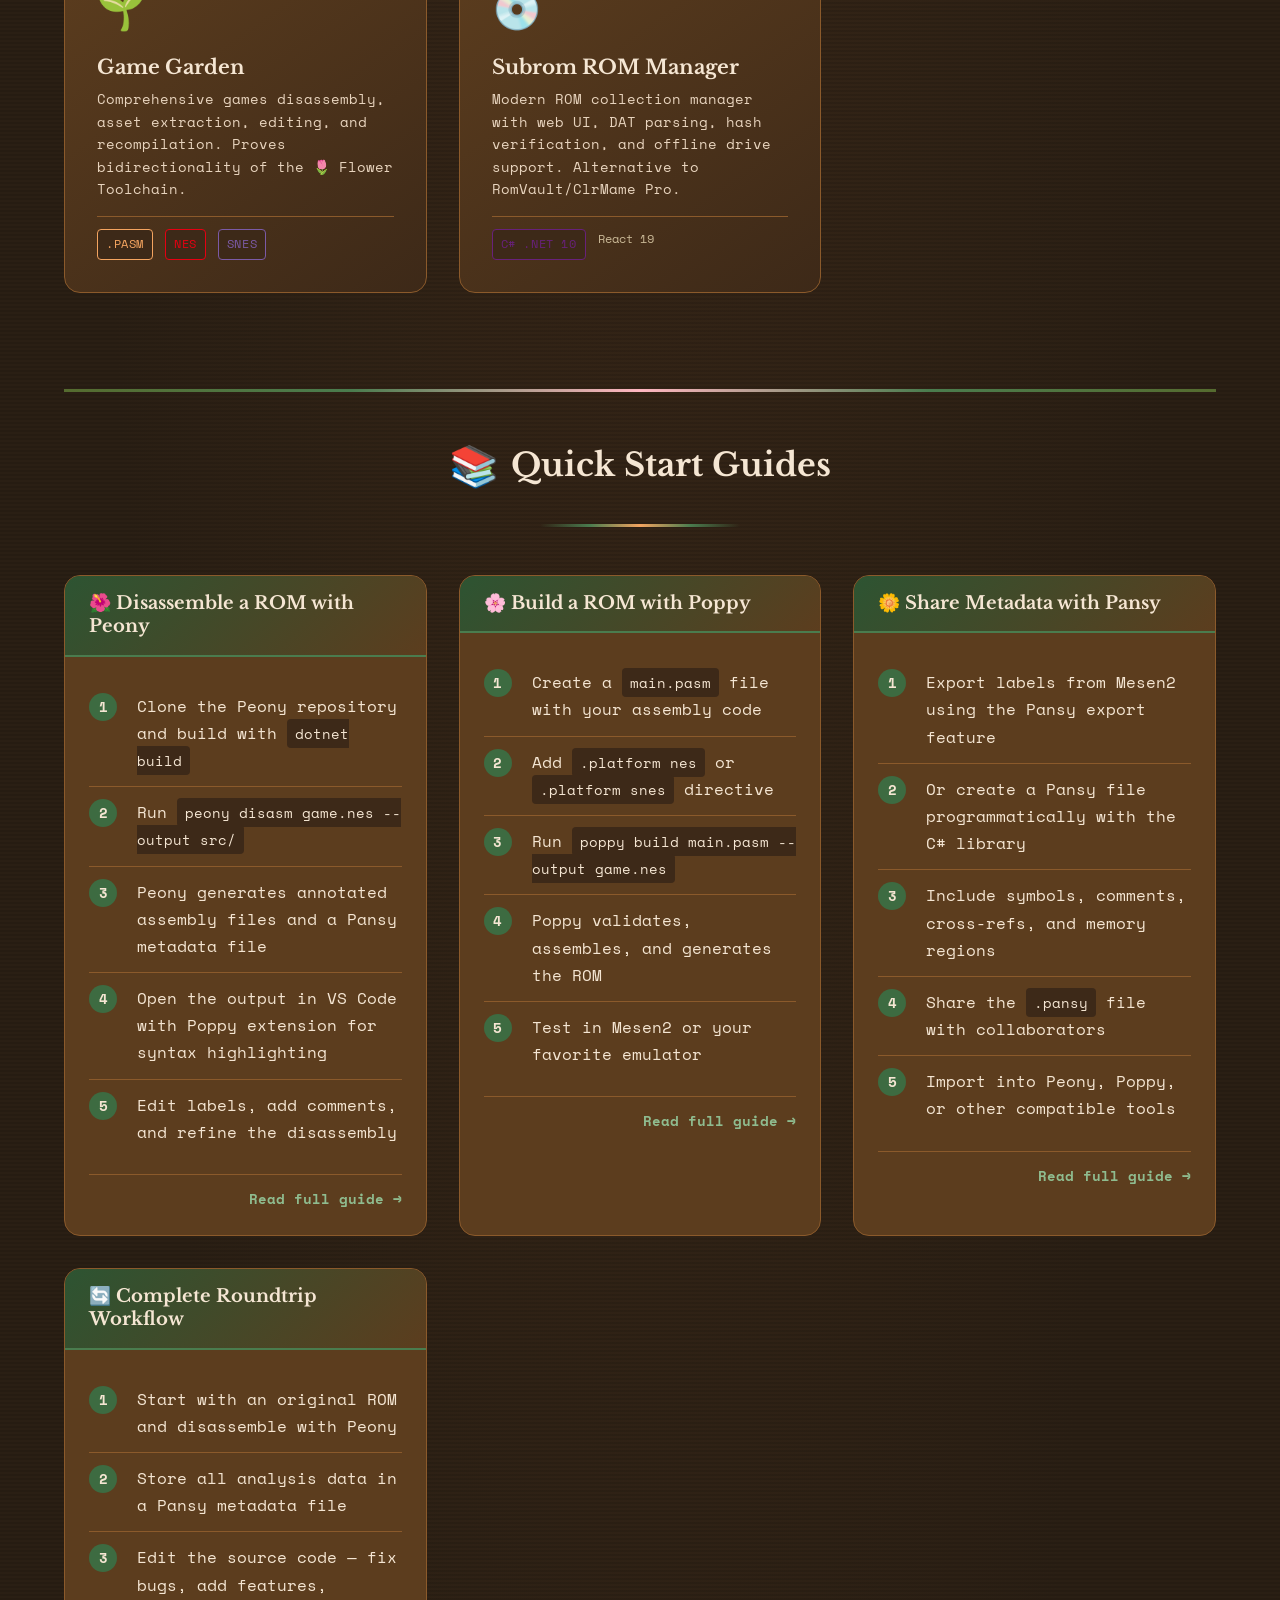
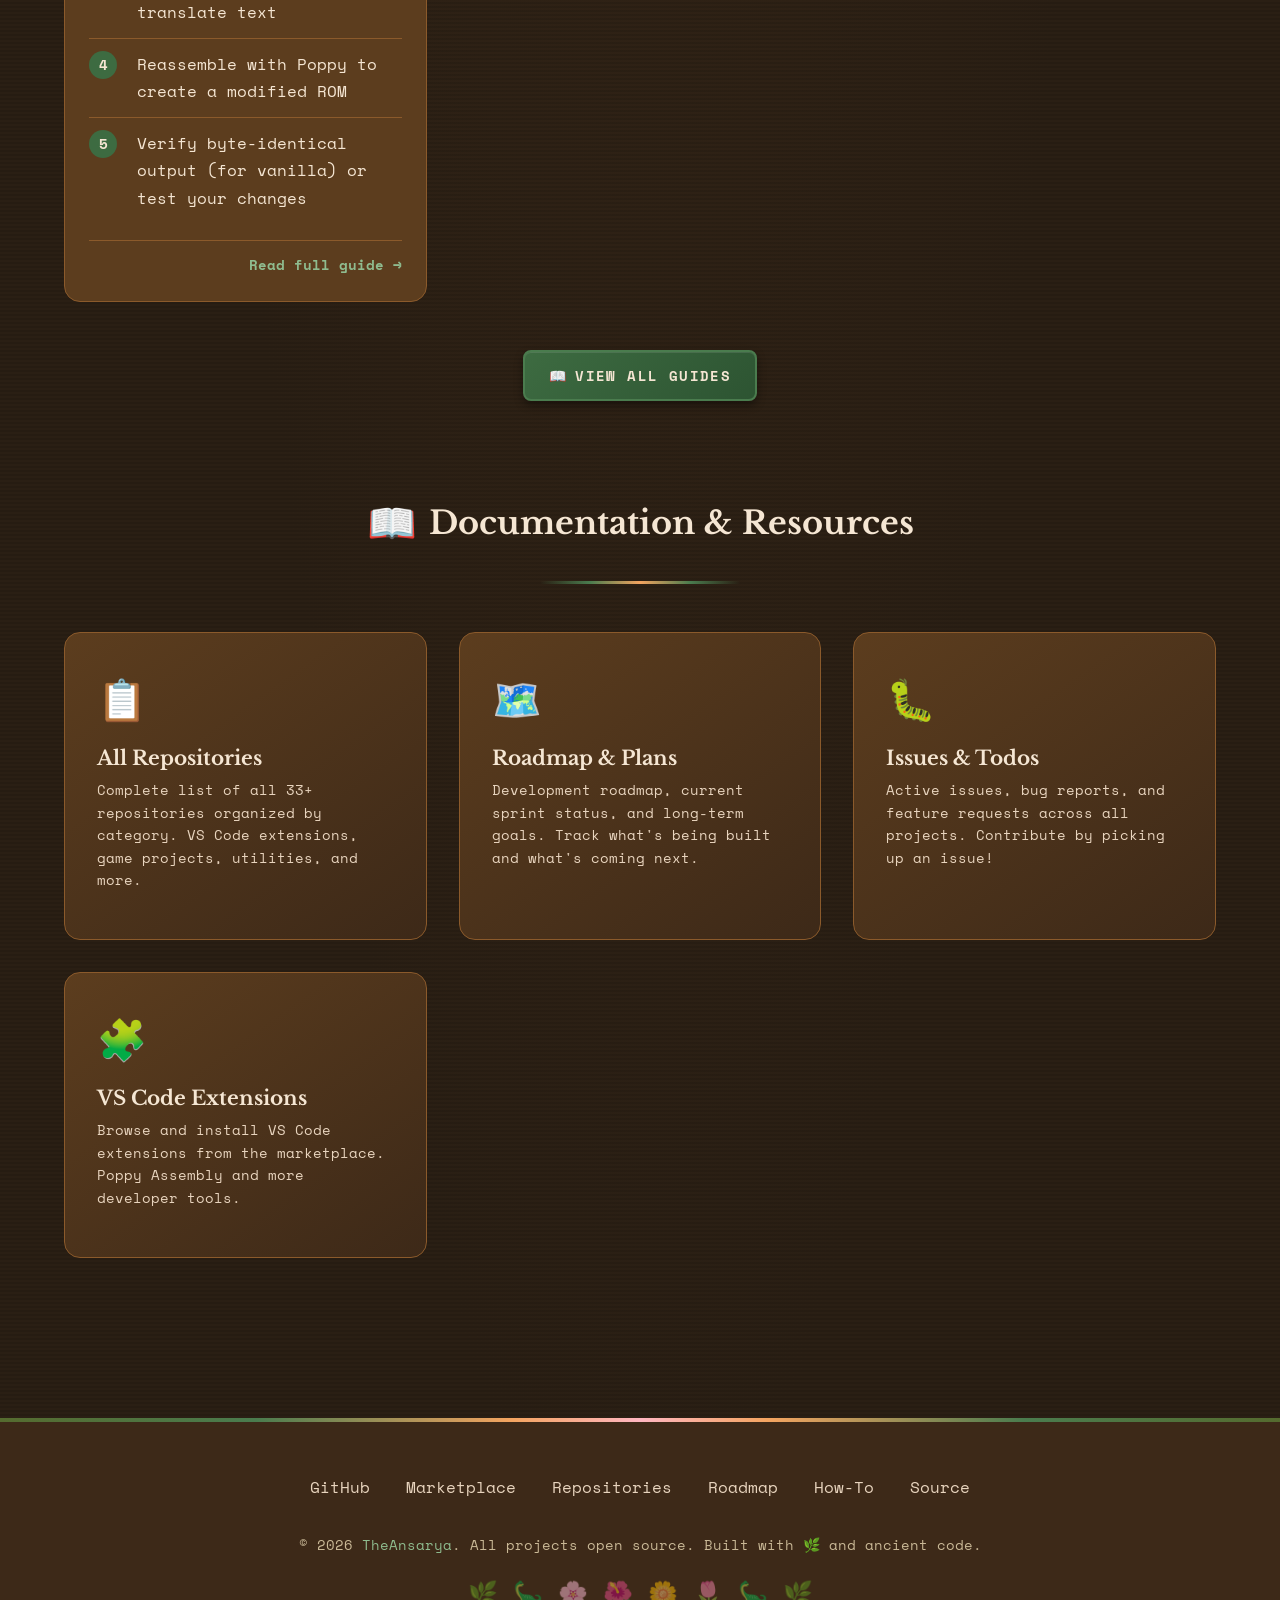
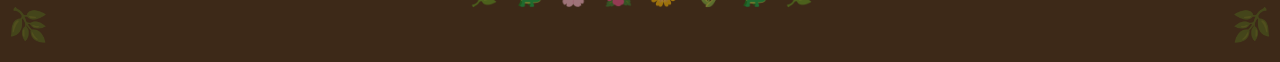
==== commit 7caa5b6d: "feat: Add game-garden, subrom, and Mesen2 integration Updates to ansarya.com website: - Added 🌱 Game" ====
--- a/index.html
+++ b/index.html
@@ -26,6 +26,7 @@
 	<link rel="preconnect" href="https://fonts.googleapis.com">
 	<link rel="preconnect" href="https://fonts.gstatic.com" crossorigin>
 	<link href="https://fonts.googleapis.com/css2?family=Libre+Baskerville:ital,wght@0,400;0,700;1,400&family=Space+Mono:wght@400;700&display=swap" rel="stylesheet">
+	<link rel="stylesheet" href="assets/vhs-effect-lite.css">
 
 	<style>
 		/* ==========================================================================
@@ -1170,6 +1171,39 @@
 							</div>
 						</a>
 					</article>
+
+					<!-- Game Garden -->
+					<article class="card">
+						<a href="https://github.com/TheAnsarya/game-garden" class="card-link" target="_blank" rel="noopener">
+							<span class="card-icon">🌱</span>
+							<h3 class="card-title">Game Garden</h3>
+							<p class="card-description">
+								Comprehensive games disassembly, asset extraction, editing, and recompilation.
+								Proves bidirectionality of the 🌷 Flower Toolchain.
+							</p>
+							<div class="card-meta">
+								<span class="card-tag tag-assembly">.pasm</span>
+								<span class="card-tag tag-nes">NES</span>
+								<span class="card-tag tag-snes">SNES</span>
+							</div>
+						</a>
+					</article>
+
+					<!-- Subrom -->
+					<article class="card">
+						<a href="https://github.com/TheAnsarya/subrom" class="card-link" target="_blank" rel="noopener">
+							<span class="card-icon">💿</span>
+							<h3 class="card-title">Subrom ROM Manager</h3>
+							<p class="card-description">
+								Modern ROM collection manager with web UI, DAT parsing, hash verification,
+								and offline drive support. Alternative to RomVault/ClrMame Pro.
+							</p>
+							<div class="card-meta">
+								<span class="card-tag tag-csharp">C# .NET 10</span>
+								<span>React 19</span>
+							</div>
+						</a>
+					</article>
 				</div>
 			</section>
 
@@ -1363,6 +1397,10 @@
 		console.log('%cWhere Code Takes Root in Ancient Ground', 'font-style: italic; color: #f4a460;');
 		console.log('Check out our projects: https://github.com/TheAnsarya');
 	</script>
+
+	<!-- VHS/CRT Effect (Lite) -->
+	<script src="assets/vhs-effect-lite.js"></script>
+	<script>VHSEffect.init();</script>
 </body>
 </html>
 
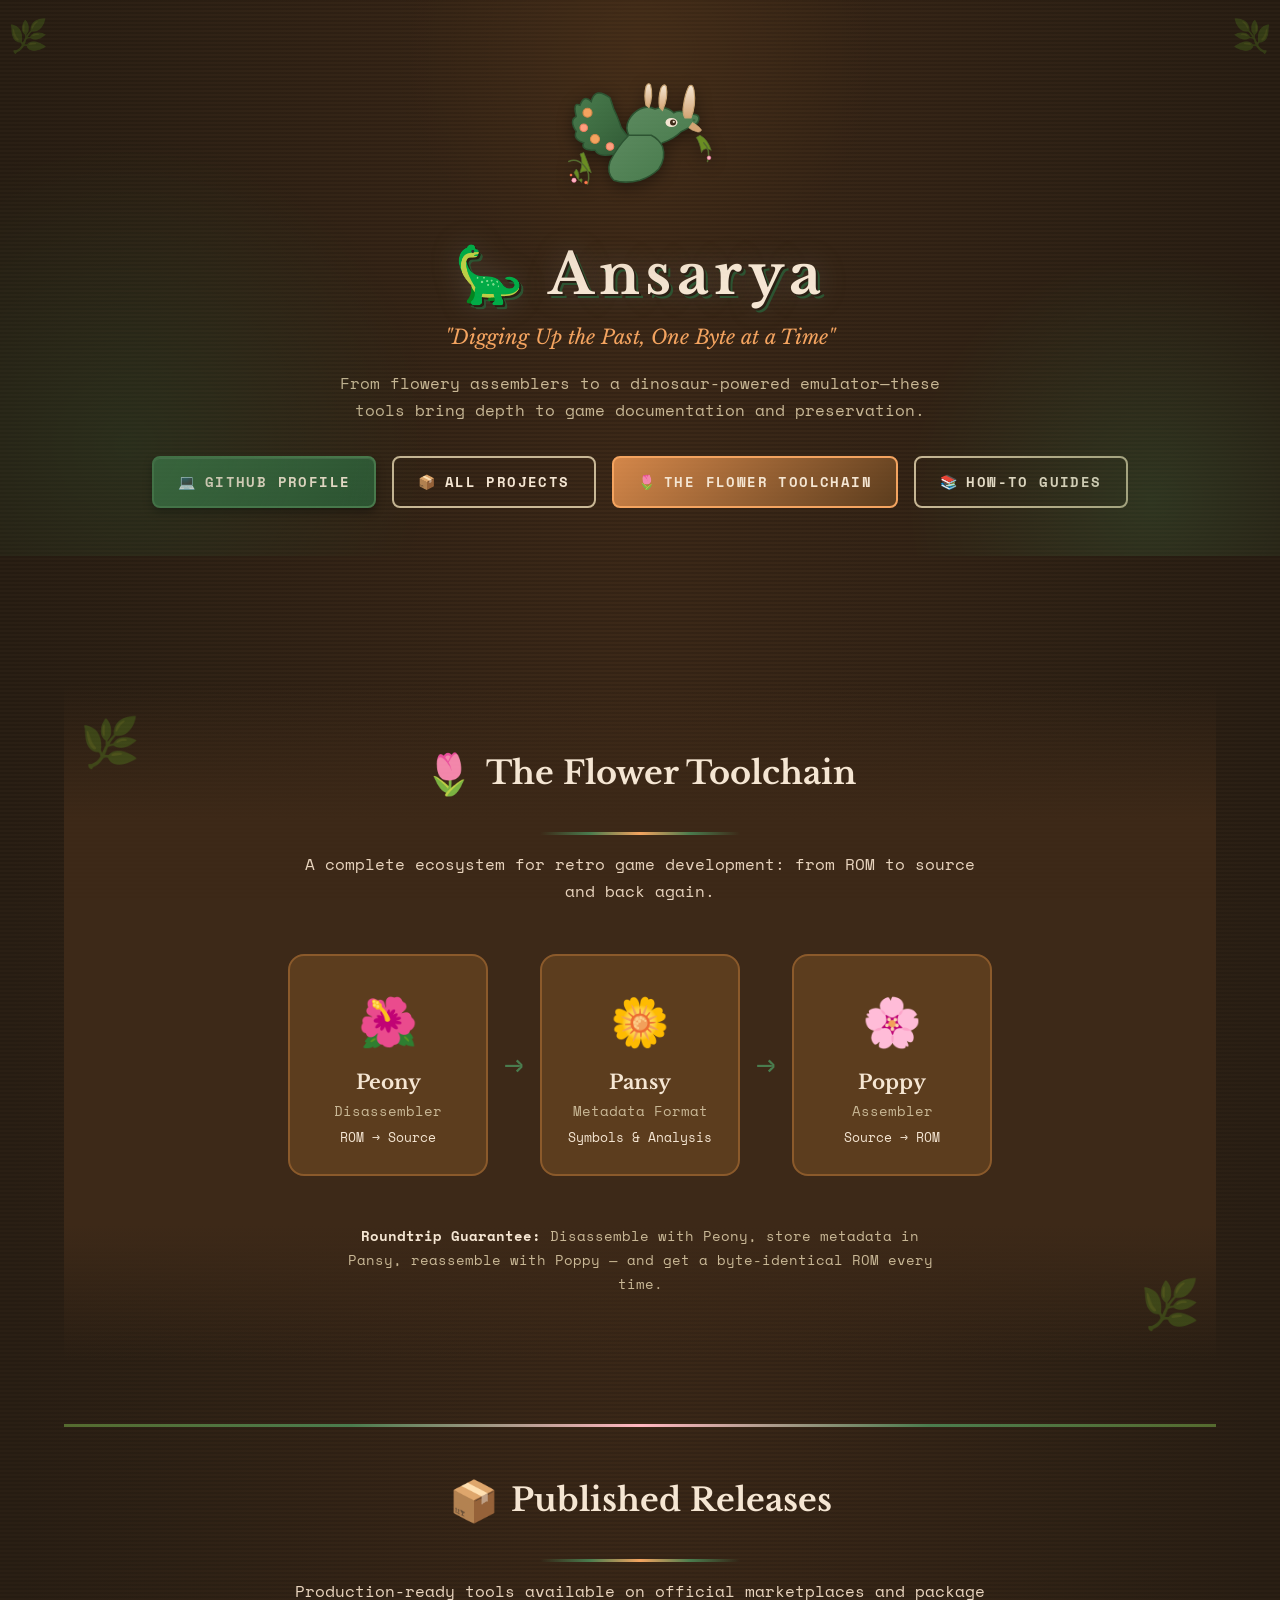
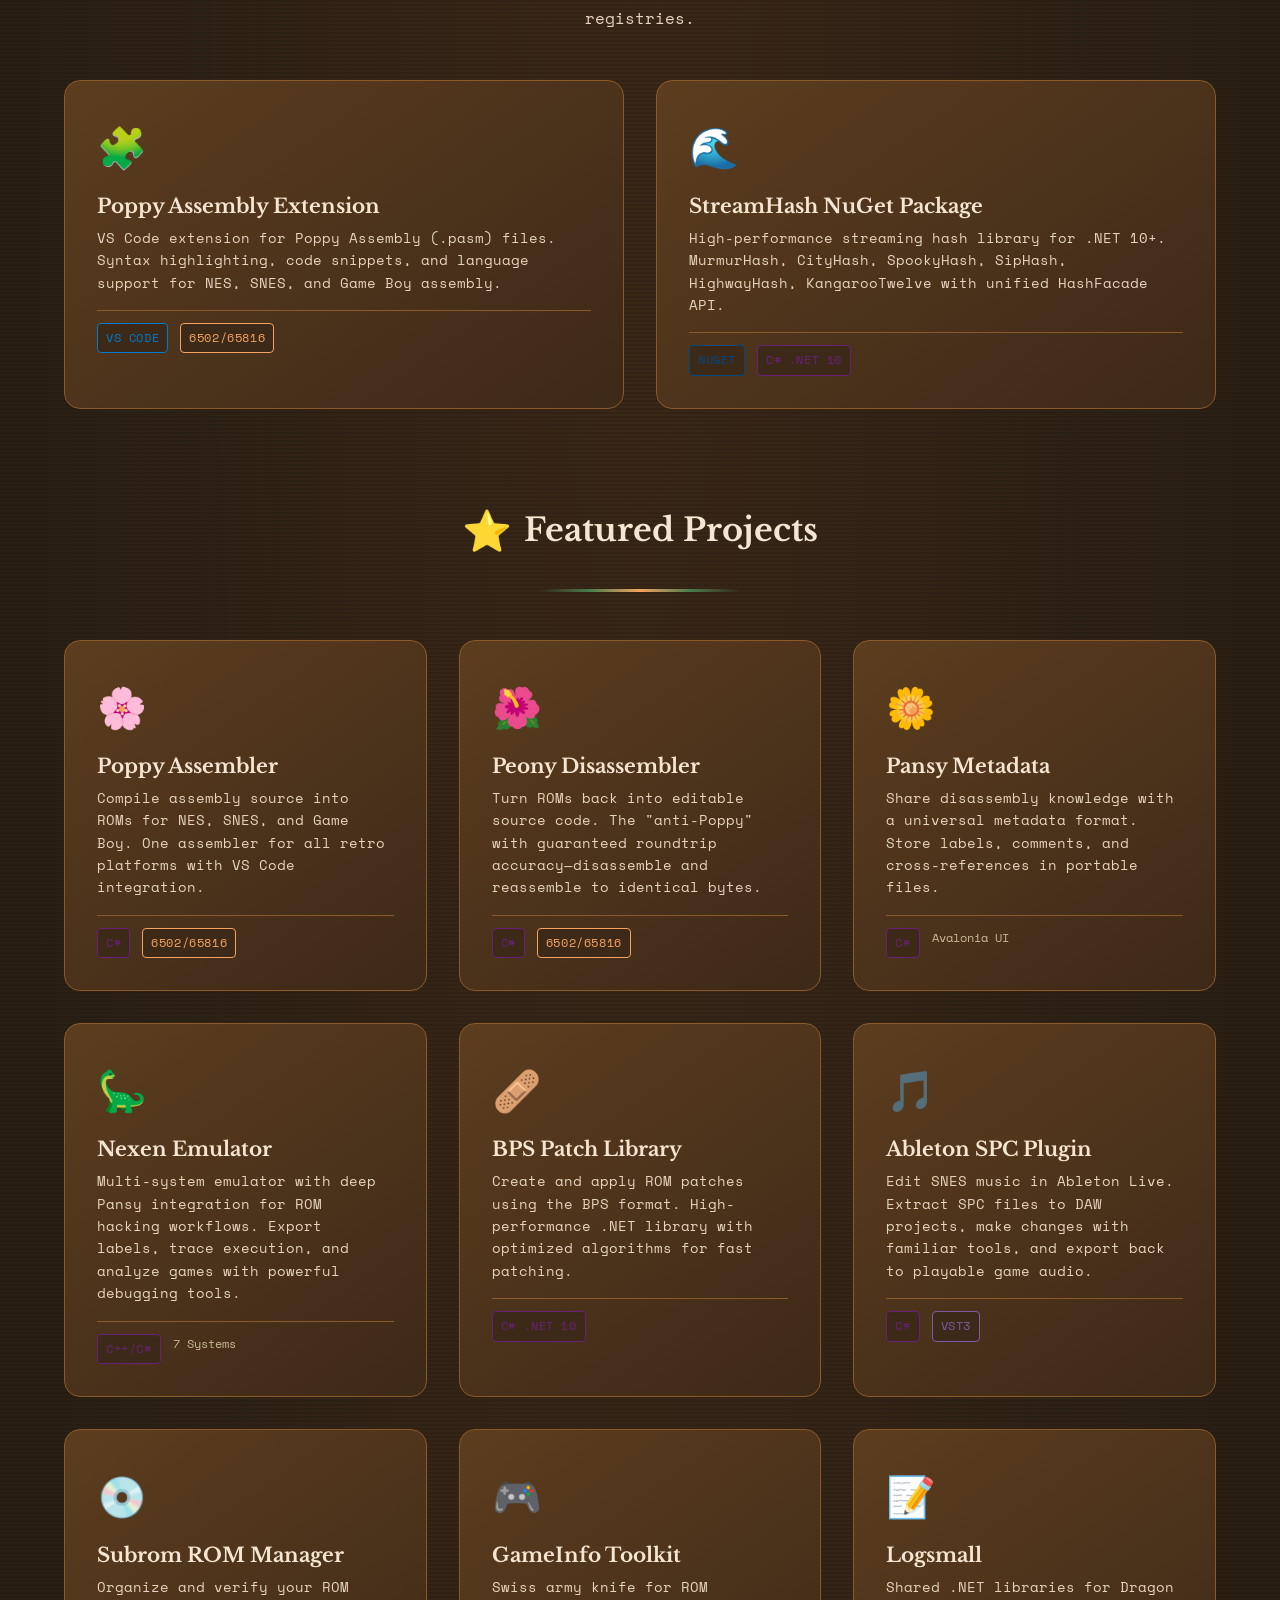
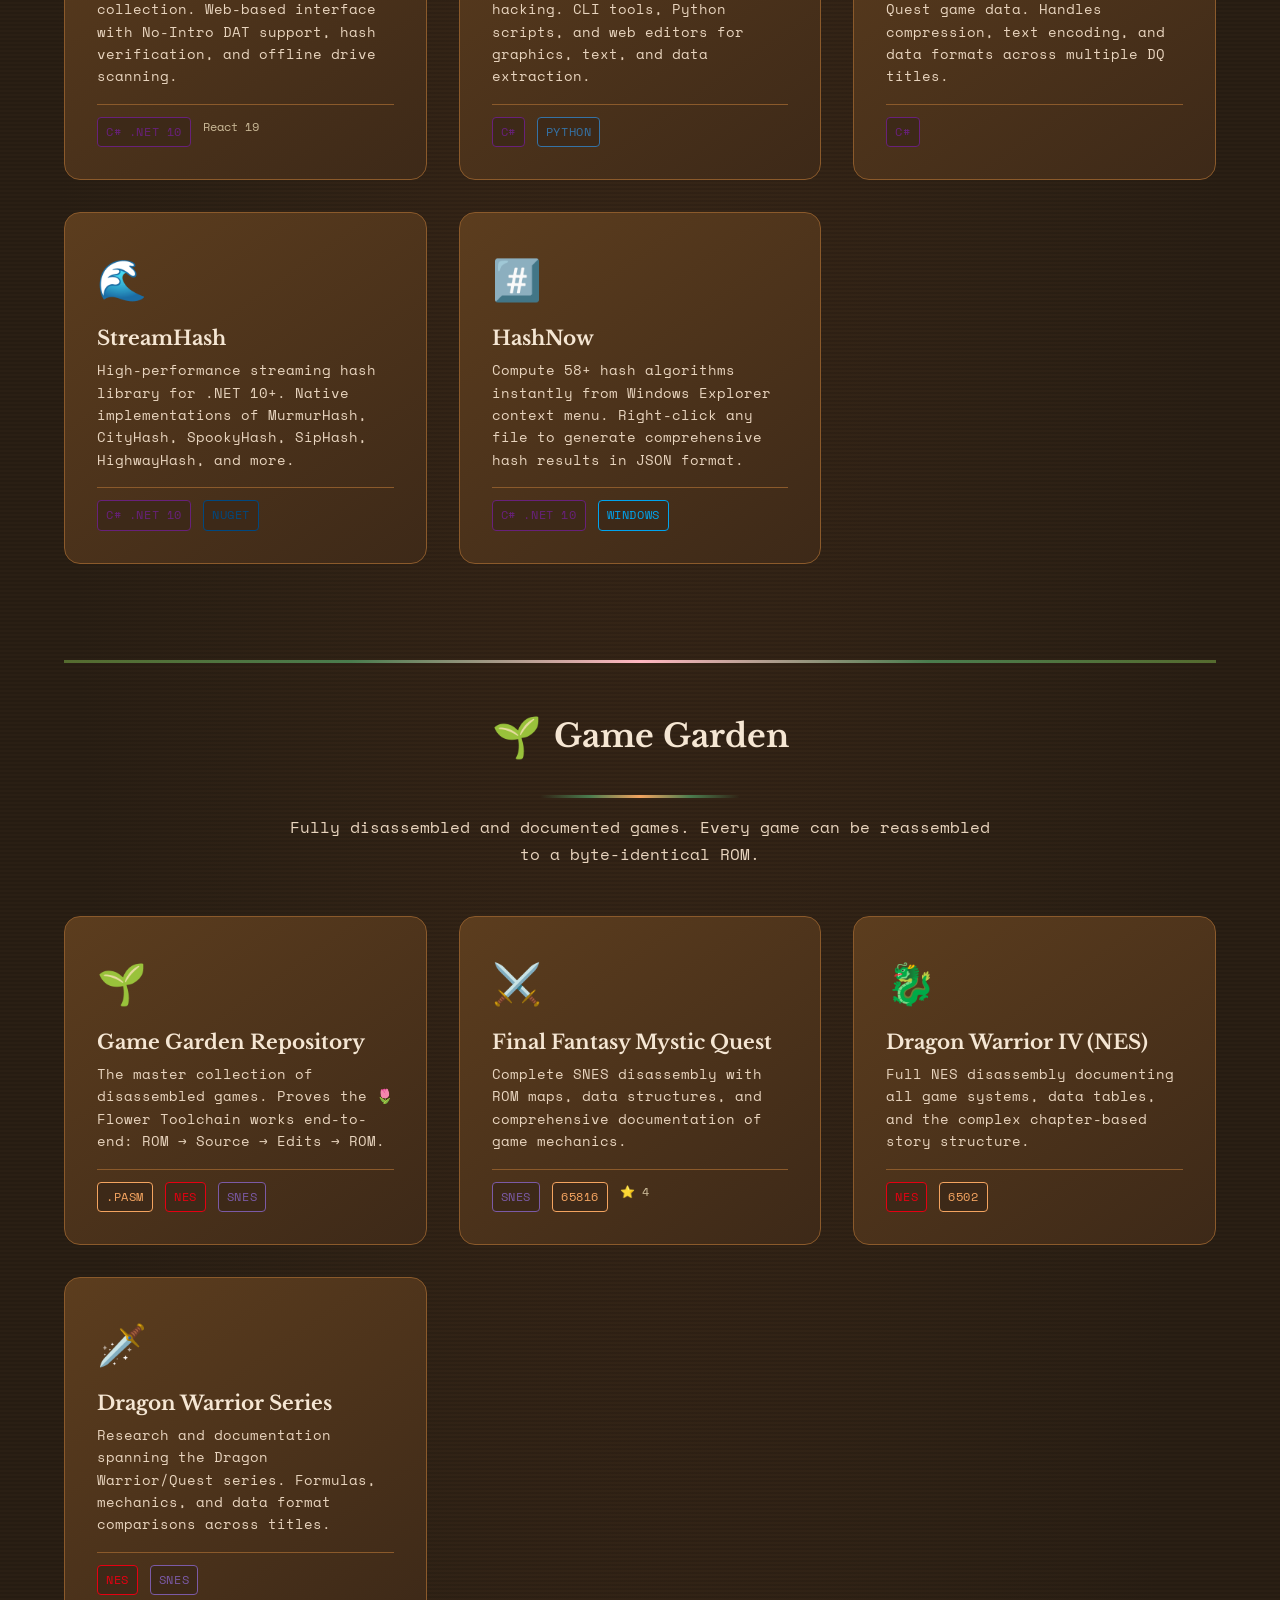
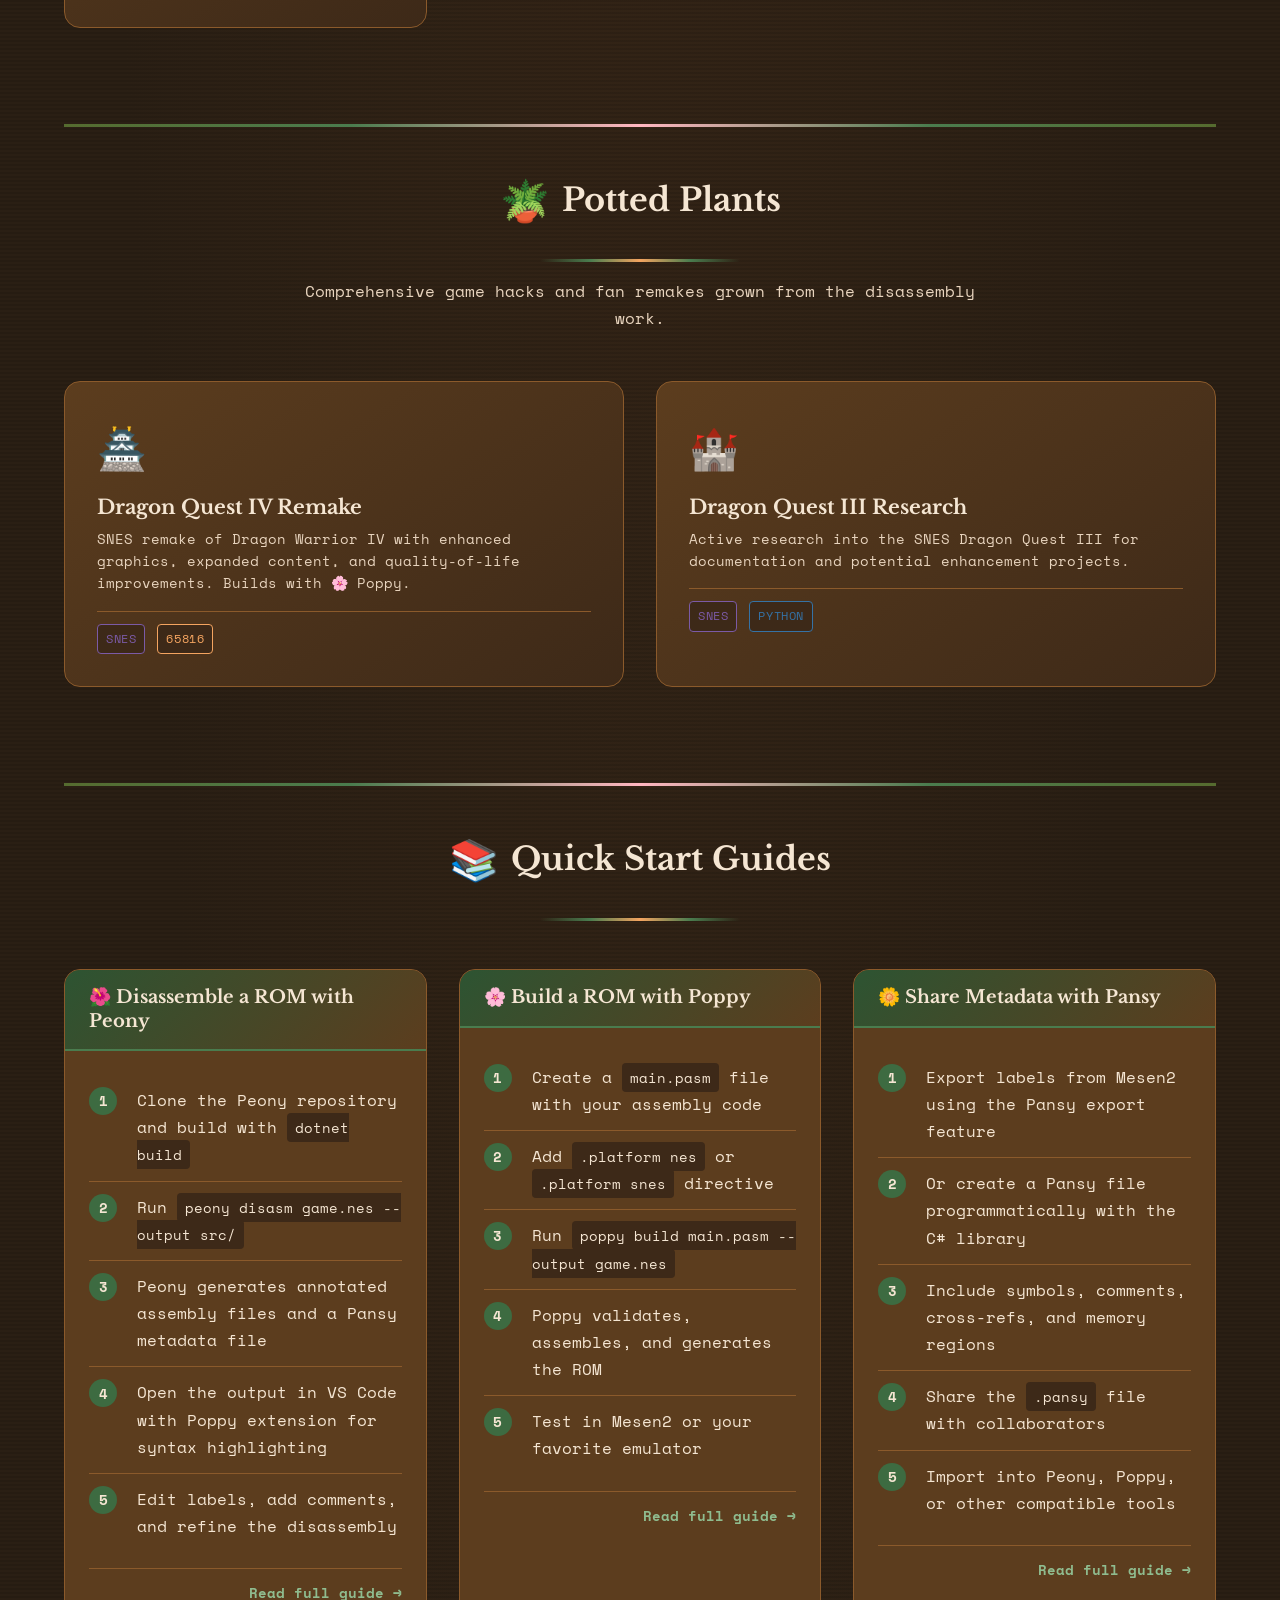
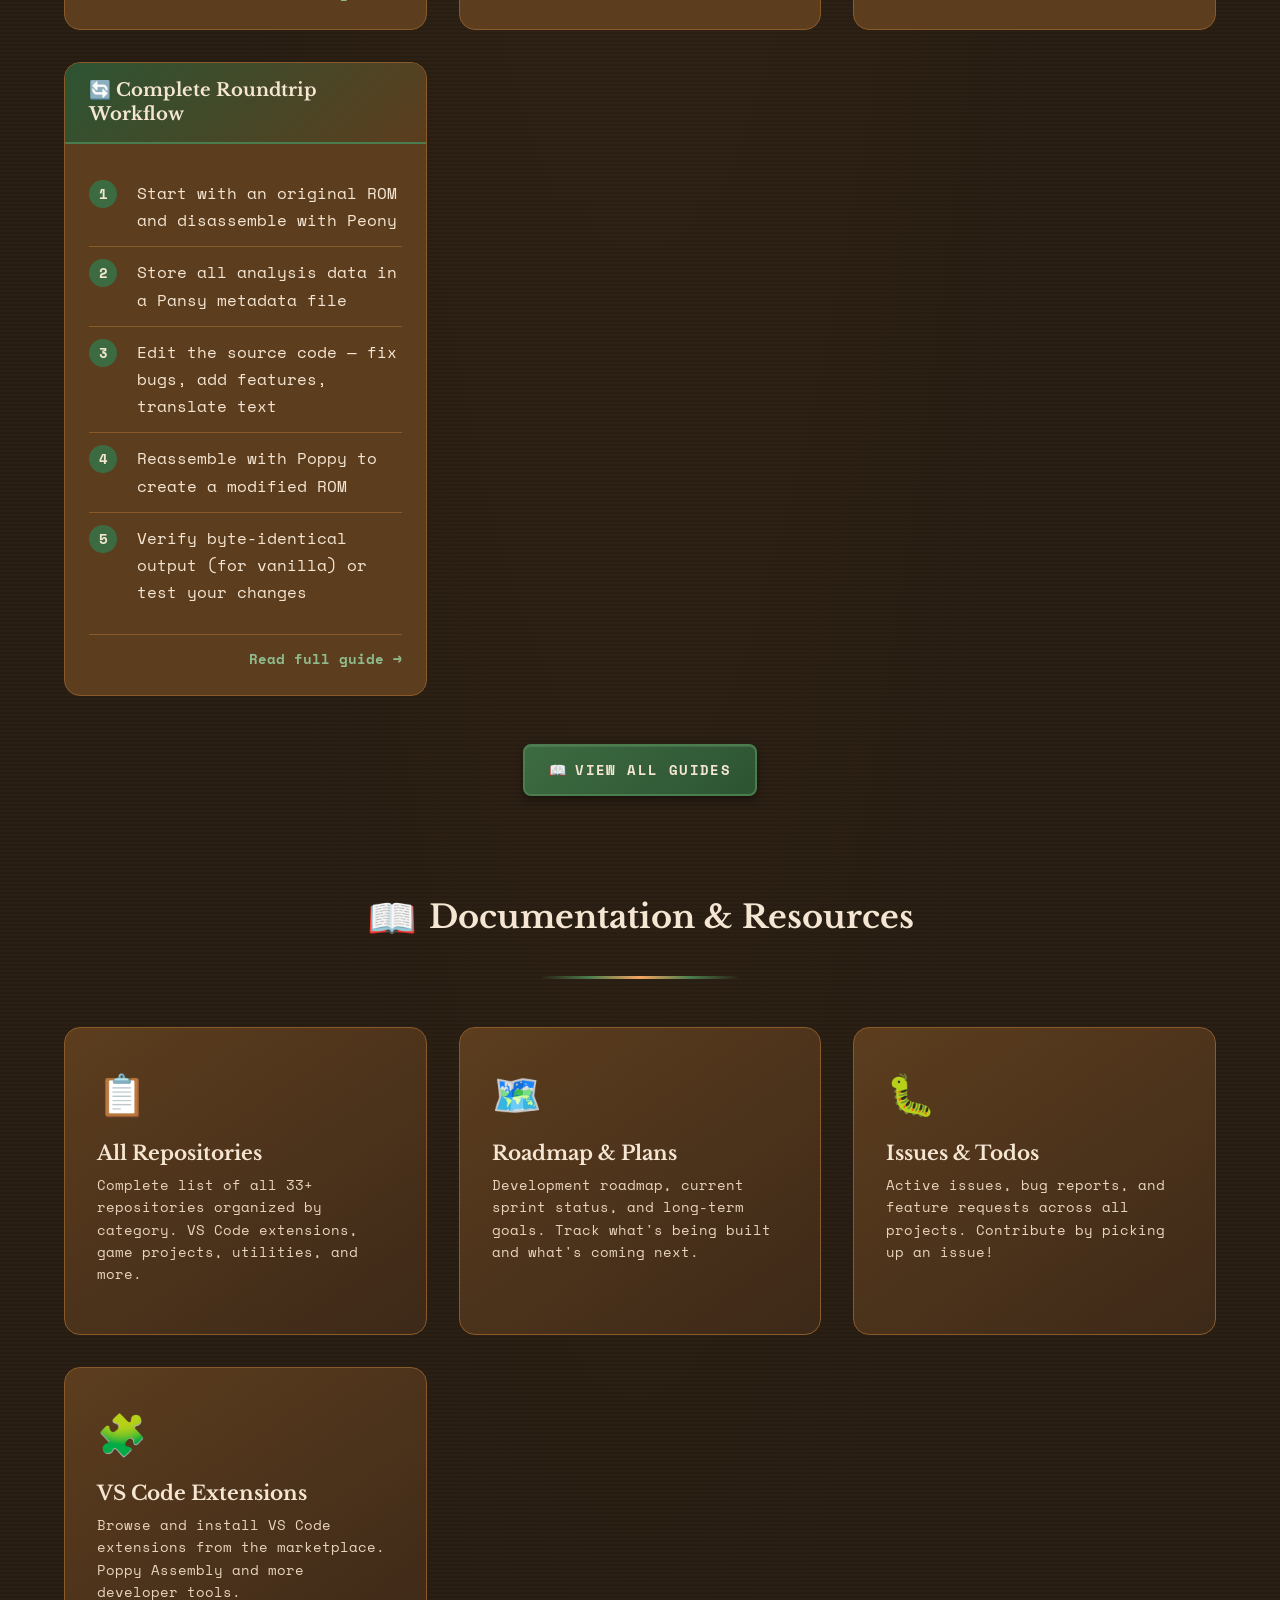
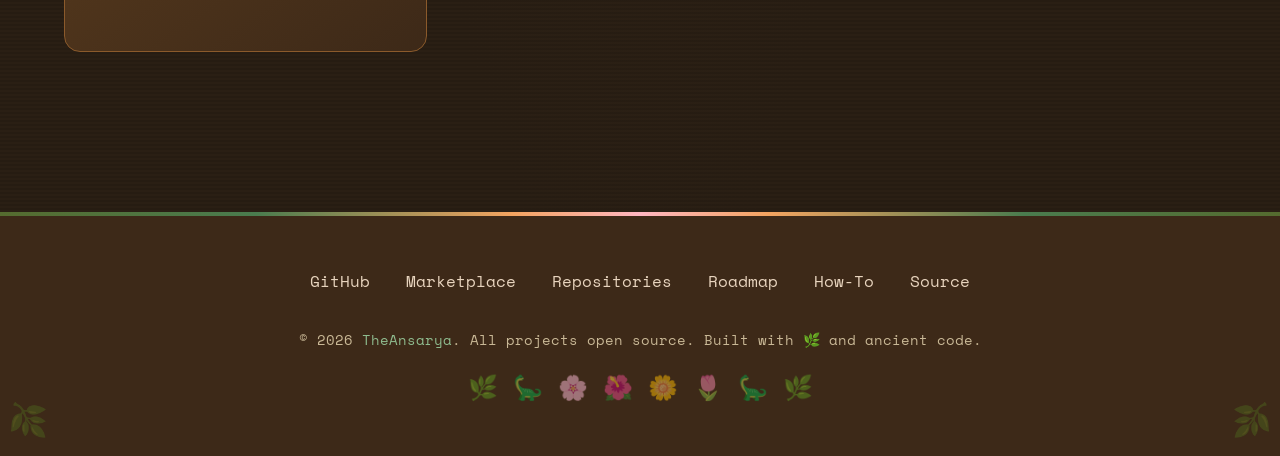
==== commit 7edee6e1: "feat: add HashNow and StreamHash project pages, Published Releases section, update all pages" ====
--- a/index.html
+++ b/index.html
@@ -513,6 +513,9 @@
 		.tag-python { color: #3572a5; border: 1px solid #3572a5; }
 		.tag-typescript { color: #3178c6; border: 1px solid #3178c6; }
 		.tag-assembly { color: var(--orange-sunset); border: 1px solid var(--orange-sunset); }
+		.tag-nuget { color: #004880; border: 1px solid #004880; }
+		.tag-windows { color: #00a4ef; border: 1px solid #00a4ef; }
+		.tag-vscode { color: #007acc; border: 1px solid #007acc; }
 
 		/* ===== FLOWER TOOLCHAIN SECTION ===== */
 		.flower-toolchain {
@@ -893,10 +896,9 @@
 			</div>
 
 			<h1 class="site-title">🦕 Ansarya</h1>
-			<p class="tagline">"Where Code Takes Root in Ancient Ground"</p>
+			<p class="tagline">"Digging Up the Past, One Byte at a Time"</p>
 			<p class="subtitle">
-				Assembly compilers, disassemblers, and ROM hacking tools for retro gaming platforms.
-				Building the future on the foundations of the past.
+				From flowery assemblers to a dinosaur-powered emulator—these tools bring depth to game documentation and preservation.
 			</p>
 
 			<nav class="nav-buttons">
@@ -968,6 +970,54 @@
 				</div>
 			</section>
 
+			<!-- ===== PUBLISHED RELEASES ===== -->
+			<section id="releases" class="veg-border-top" style="padding-top: var(--space-8);">
+				<div class="section-header">
+					<h2 class="section-title">
+						<span class="icon">📦</span>
+						Published Releases
+					</h2>
+					<div class="section-divider"></div>
+					<p style="max-width: 700px; margin: var(--space-4) auto 0; text-align: center;">
+						Production-ready tools available on official marketplaces and package registries.
+					</p>
+				</div>
+
+				<div class="cards-grid">
+					<!-- Poppy VS Code Extension -->
+					<article class="card">
+						<a href="https://marketplace.visualstudio.com/items?itemName=TheAnsarya.poppy-assembly" class="card-link" target="_blank" rel="noopener">
+							<span class="card-icon">🧩</span>
+							<h3 class="card-title">Poppy Assembly Extension</h3>
+							<p class="card-description">
+								VS Code extension for Poppy Assembly (.pasm) files. Syntax highlighting,
+								code snippets, and language support for NES, SNES, and Game Boy assembly.
+							</p>
+							<div class="card-meta">
+								<span class="card-tag tag-vscode">VS Code</span>
+								<span class="card-tag tag-assembly">6502/65816</span>
+							</div>
+						</a>
+					</article>
+
+					<!-- StreamHash NuGet -->
+					<article class="card">
+						<a href="https://www.nuget.org/packages/StreamHash" class="card-link" target="_blank" rel="noopener">
+							<span class="card-icon">🌊</span>
+							<h3 class="card-title">StreamHash NuGet Package</h3>
+							<p class="card-description">
+								High-performance streaming hash library for .NET 10+. MurmurHash, CityHash,
+								SpookyHash, SipHash, HighwayHash, KangarooTwelve with unified HashFacade API.
+							</p>
+							<div class="card-meta">
+								<span class="card-tag tag-nuget">NuGet</span>
+								<span class="card-tag tag-csharp">C# .NET 10</span>
+							</div>
+						</a>
+					</article>
+				</div>
+			</section>
+
 			<!-- ===== FEATURED PROJECTS ===== -->
 			<section id="projects">
 				<div class="section-header">
@@ -979,18 +1029,19 @@
 				</div>
 
 				<div class="cards-grid">
+					<!-- ===== THE FLOWERS (Toolchain Components) ===== -->
+
 					<!-- Poppy -->
 					<article class="card">
-						<a href="https://github.com/TheAnsarya/poppy" class="card-link" target="_blank" rel="noopener">
+						<a href="pages/projects/poppy.html" class="card-link">
 							<span class="card-icon">🌸</span>
-							<h3 class="card-title">Poppy Assembly</h3>
-							<p class="card-description">
-								Multi-system assembly compiler targeting NES, SNES, and Game Boy.
-								Includes VS Code extension with syntax highlighting, IntelliSense, and debugging support.
+							<h3 class="card-title">Poppy Assembler</h3>
+							<p class="card-description">
+								Compile assembly source into ROMs for NES, SNES, and Game Boy.
+								One assembler for all retro platforms with VS Code integration.
 							</p>
 							<div class="card-meta">
 								<span class="card-tag tag-csharp">C#</span>
-								<span class="card-tag tag-typescript">TypeScript</span>
 								<span class="card-tag tag-assembly">6502/65816</span>
 							</div>
 						</a>
@@ -998,12 +1049,12 @@
 
 					<!-- Peony -->
 					<article class="card">
-						<a href="https://github.com/TheAnsarya/peony" class="card-link" target="_blank" rel="noopener">
+						<a href="pages/projects/peony.html" class="card-link">
 							<span class="card-icon">🌺</span>
 							<h3 class="card-title">Peony Disassembler</h3>
 							<p class="card-description">
-								Multi-system disassembler framework — the "anti-Poppy" that converts ROM binaries
-								back into source code with full roundtrip support.
+								Turn ROMs back into editable source code. The "anti-Poppy" with
+								guaranteed roundtrip accuracy—disassemble and reassemble to identical bytes.
 							</p>
 							<div class="card-meta">
 								<span class="card-tag tag-csharp">C#</span>
@@ -1014,16 +1065,81 @@
 
 					<!-- Pansy -->
 					<article class="card">
-						<a href="https://github.com/TheAnsarya/pansy" class="card-link" target="_blank" rel="noopener">
+						<a href="pages/projects/pansy.html" class="card-link">
 							<span class="card-icon">🌼</span>
 							<h3 class="card-title">Pansy Metadata</h3>
 							<p class="card-description">
-								Universal disassembly metadata format and toolkit. Store symbols, comments,
-								cross-references, and memory regions in a portable binary format.
+								Share disassembly knowledge with a universal metadata format.
+								Store labels, comments, and cross-references in portable files.
 							</p>
 							<div class="card-meta">
 								<span class="card-tag tag-csharp">C#</span>
 								<span>Avalonia UI</span>
+							</div>
+						</a>
+					</article>
+
+					<!-- ===== PROGRAMS & UTILITIES ===== -->
+
+					<!-- Nexen Emulator -->
+					<article class="card">
+						<a href="pages/projects/nexen.html" class="card-link">
+							<span class="card-icon">🦕</span>
+							<h3 class="card-title">Nexen Emulator</h3>
+							<p class="card-description">
+								Multi-system emulator with deep Pansy integration for ROM hacking workflows.
+								Export labels, trace execution, and analyze games with powerful debugging tools.
+							</p>
+							<div class="card-meta">
+								<span class="card-tag tag-csharp">C++/C#</span>
+								<span>7 Systems</span>
+							</div>
+						</a>
+					</article>
+
+					<!-- BPS Patch -->
+					<article class="card">
+						<a href="pages/projects/bps-patch.html" class="card-link">
+							<span class="card-icon">🩹</span>
+							<h3 class="card-title">BPS Patch Library</h3>
+							<p class="card-description">
+								Create and apply ROM patches using the BPS format.
+								High-performance .NET library with optimized algorithms for fast patching.
+							</p>
+							<div class="card-meta">
+								<span class="card-tag tag-csharp">C# .NET 10</span>
+							</div>
+						</a>
+					</article>
+
+					<!-- Ableton SPC Plugin -->
+					<article class="card">
+						<a href="pages/projects/ableton-spc.html" class="card-link">
+							<span class="card-icon">🎵</span>
+							<h3 class="card-title">Ableton SPC Plugin</h3>
+							<p class="card-description">
+								Edit SNES music in Ableton Live. Extract SPC files to DAW projects,
+								make changes with familiar tools, and export back to playable game audio.
+							</p>
+							<div class="card-meta">
+								<span class="card-tag tag-csharp">C#</span>
+								<span class="card-tag tag-snes">VST3</span>
+							</div>
+						</a>
+					</article>
+
+					<!-- Subrom -->
+					<article class="card">
+						<a href="pages/projects/subrom.html" class="card-link">
+							<span class="card-icon">💿</span>
+							<h3 class="card-title">Subrom ROM Manager</h3>
+							<p class="card-description">
+								Organize and verify your ROM collection. Web-based interface with
+								No-Intro DAT support, hash verification, and offline drive scanning.
+							</p>
+							<div class="card-meta">
+								<span class="card-tag tag-csharp">C# .NET 10</span>
+								<span>React 19</span>
 							</div>
 						</a>
 					</article>
@@ -1034,8 +1150,8 @@
 							<span class="card-icon">🎮</span>
 							<h3 class="card-title">GameInfo Toolkit</h3>
 							<p class="card-description">
-								Comprehensive ROM hacking toolkit with .NET 10 CLI tools, Python utilities,
-								and Blazor web editors. Includes DarkRepos wiki content.
+								Swiss army knife for ROM hacking. CLI tools, Python scripts, and
+								web editors for graphics, text, and data extraction.
 							</p>
 							<div class="card-meta">
 								<span class="card-tag tag-csharp">C#</span>
@@ -1044,14 +1160,96 @@
 						</a>
 					</article>
 
+					<!-- Logsmall -->
+					<article class="card">
+						<a href="https://github.com/TheAnsarya/logsmall" class="card-link" target="_blank" rel="noopener">
+							<span class="card-icon">📝</span>
+							<h3 class="card-title">Logsmall</h3>
+							<p class="card-description">
+								Shared .NET libraries for Dragon Quest game data.
+								Handles compression, text encoding, and data formats across multiple DQ titles.
+							</p>
+							<div class="card-meta">
+								<span class="card-tag tag-csharp">C#</span>
+							</div>
+						</a>
+					</article>
+
+					<!-- ===== UTILITIES & LIBRARIES ===== -->
+
+					<!-- StreamHash -->
+					<article class="card">
+						<a href="pages/projects/streamhash.html" class="card-link">
+							<span class="card-icon">🌊</span>
+							<h3 class="card-title">StreamHash</h3>
+							<p class="card-description">
+								High-performance streaming hash library for .NET 10+. Native implementations
+								of MurmurHash, CityHash, SpookyHash, SipHash, HighwayHash, and more.
+							</p>
+							<div class="card-meta">
+								<span class="card-tag tag-csharp">C# .NET 10</span>
+								<span class="card-tag tag-nuget">NuGet</span>
+							</div>
+						</a>
+					</article>
+
+					<!-- HashNow -->
+					<article class="card">
+						<a href="pages/projects/hashnow.html" class="card-link">
+							<span class="card-icon">#️⃣</span>
+							<h3 class="card-title">HashNow</h3>
+							<p class="card-description">
+								Compute 58+ hash algorithms instantly from Windows Explorer context menu.
+								Right-click any file to generate comprehensive hash results in JSON format.
+							</p>
+							<div class="card-meta">
+								<span class="card-tag tag-csharp">C# .NET 10</span>
+								<span class="card-tag tag-windows">Windows</span>
+							</div>
+						</a>
+					</article>
+				</div>
+			</section>
+
+			<!-- ===== GAME GARDEN ===== -->
+			<section id="game-garden" class="veg-border-top" style="padding-top: var(--space-8);">
+				<div class="section-header">
+					<h2 class="section-title">
+						<span class="icon">🌱</span>
+						Game Garden
+					</h2>
+					<div class="section-divider"></div>
+					<p style="max-width: 700px; margin: var(--space-4) auto 0; text-align: center;">
+						Fully disassembled and documented games. Every game can be reassembled to a byte-identical ROM.
+					</p>
+				</div>
+
+				<div class="cards-grid">
+					<!-- Game Garden Main -->
+					<article class="card">
+						<a href="pages/projects/game-garden.html" class="card-link">
+							<span class="card-icon">🌱</span>
+							<h3 class="card-title">Game Garden Repository</h3>
+							<p class="card-description">
+								The master collection of disassembled games. Proves the 🌷 Flower Toolchain
+								works end-to-end: ROM → Source → Edits → ROM.
+							</p>
+							<div class="card-meta">
+								<span class="card-tag tag-assembly">.pasm</span>
+								<span class="card-tag tag-nes">NES</span>
+								<span class="card-tag tag-snes">SNES</span>
+							</div>
+						</a>
+					</article>
+
 					<!-- FFMQ Info -->
 					<article class="card">
 						<a href="https://github.com/TheAnsarya/ffmq-info" class="card-link" target="_blank" rel="noopener">
 							<span class="card-icon">⚔️</span>
-							<h3 class="card-title">FFMQ Disassembly</h3>
-							<p class="card-description">
-								Complete disassembly and documentation for Final Fantasy: Mystic Quest (SNES).
-								Includes ROM structure maps, modding guides, and detailed code documentation.
+							<h3 class="card-title">Final Fantasy Mystic Quest</h3>
+							<p class="card-description">
+								Complete SNES disassembly with ROM maps, data structures, and
+								comprehensive documentation of game mechanics.
 							</p>
 							<div class="card-meta">
 								<span class="card-tag tag-snes">SNES</span>
@@ -1061,30 +1259,14 @@
 						</a>
 					</article>
 
-					<!-- BPS Patch -->
-					<article class="card">
-						<a href="https://github.com/TheAnsarya/bps-patch" class="card-link" target="_blank" rel="noopener">
-							<span class="card-icon">🩹</span>
-							<h3 class="card-title">BPS Patch Library</h3>
-							<p class="card-description">
-								Modern .NET 10 implementation of the BPS (Binary Patch System) format.
-								High-performance patch creation and application with ArrayPool optimizations.
-							</p>
-							<div class="card-meta">
-								<span class="card-tag tag-csharp">C# .NET 10</span>
-								<span>⭐ 2</span>
-							</div>
-						</a>
-					</article>
-
 					<!-- Dragon Warrior 4 -->
 					<article class="card">
 						<a href="https://github.com/TheAnsarya/dragon-warrior-4-info" class="card-link" target="_blank" rel="noopener">
 							<span class="card-icon">🐉</span>
-							<h3 class="card-title">Dragon Warrior IV</h3>
-							<p class="card-description">
-								NES disassembly and documentation for Dragon Warrior IV.
-								Complete game analysis, data structures, and ROM maps.
+							<h3 class="card-title">Dragon Warrior IV (NES)</h3>
+							<p class="card-description">
+								Full NES disassembly documenting all game systems, data tables,
+								and the complex chapter-based story structure.
 							</p>
 							<div class="card-meta">
 								<span class="card-tag tag-nes">NES</span>
@@ -1093,34 +1275,50 @@
 						</a>
 					</article>
 
-					<!-- Ableton SNES SPC -->
-					<article class="card">
-						<a href="https://github.com/TheAnsarya/ableton-snes-spc" class="card-link" target="_blank" rel="noopener">
-							<span class="card-icon">🎵</span>
-							<h3 class="card-title">SNES SPC Workflow</h3>
-							<p class="card-description">
-								Round-trip SNES music editing with Ableton Live integration.
-								Convert SPC files to editable Ableton projects and back.
-							</p>
-							<div class="card-meta">
-								<span class="card-tag tag-csharp">C#</span>
+					<!-- Dragon Warrior Info -->
+					<article class="card">
+						<a href="https://github.com/TheAnsarya/dragon-warrior-info" class="card-link" target="_blank" rel="noopener">
+							<span class="card-icon">🗡️</span>
+							<h3 class="card-title">Dragon Warrior Series</h3>
+							<p class="card-description">
+								Research and documentation spanning the Dragon Warrior/Quest series.
+								Formulas, mechanics, and data format comparisons across titles.
+							</p>
+							<div class="card-meta">
+								<span class="card-tag tag-nes">NES</span>
 								<span class="card-tag tag-snes">SNES</span>
 							</div>
 						</a>
 					</article>
-
-					<!-- Mesen2 Fork -->
-					<article class="card">
-						<a href="https://github.com/TheAnsarya/Mesen2" class="card-link" target="_blank" rel="noopener">
-							<span class="card-icon">🕹️</span>
-							<h3 class="card-title">Mesen2 Fork</h3>
-							<p class="card-description">
-								Fork of the Mesen2 emulator with Pansy metadata export support
-								and enhanced debugging features for ROM hacking workflows.
-							</p>
-							<div class="card-meta">
-								<span class="card-tag tag-csharp">C#</span>
-								<span>Multi-platform</span>
+				</div>
+			</section>
+
+			<!-- ===== POTTED PLANTS (Game Hacks & Remakes) ===== -->
+			<section id="potted-plants" class="veg-border-top" style="padding-top: var(--space-8);">
+				<div class="section-header">
+					<h2 class="section-title">
+						<span class="icon">🪴</span>
+						Potted Plants
+					</h2>
+					<div class="section-divider"></div>
+					<p style="max-width: 700px; margin: var(--space-4) auto 0; text-align: center;">
+						Comprehensive game hacks and fan remakes grown from the disassembly work.
+					</p>
+				</div>
+
+				<div class="cards-grid">
+					<!-- DQ4R Info -->
+					<article class="card">
+						<a href="https://github.com/TheAnsarya/dq4r-info" class="card-link" target="_blank" rel="noopener">
+							<span class="card-icon">🏯</span>
+							<h3 class="card-title">Dragon Quest IV Remake</h3>
+							<p class="card-description">
+								SNES remake of Dragon Warrior IV with enhanced graphics, expanded content,
+								and quality-of-life improvements. Builds with 🌸 Poppy.
+							</p>
+							<div class="card-meta">
+								<span class="card-tag tag-snes">SNES</span>
+								<span class="card-tag tag-assembly">65816</span>
 							</div>
 						</a>
 					</article>
@@ -1129,78 +1327,14 @@
 					<article class="card">
 						<a href="https://github.com/TheAnsarya/dq3r-info" class="card-link" target="_blank" rel="noopener">
 							<span class="card-icon">🏰</span>
-							<h3 class="card-title">DQ3 Remake Info</h3>
-							<p class="card-description">
-								Research and documentation for Dragon Quest III remake.
-								Data analysis, game mechanics, and reverse engineering notes.
+							<h3 class="card-title">Dragon Quest III Research</h3>
+							<p class="card-description">
+								Active research into the SNES Dragon Quest III for documentation
+								and potential enhancement projects.
 							</p>
 							<div class="card-meta">
 								<span class="card-tag tag-snes">SNES</span>
 								<span class="card-tag tag-python">Python</span>
-							</div>
-						</a>
-					</article>
-
-					<!-- DQ4R Info -->
-					<article class="card">
-						<a href="https://github.com/TheAnsarya/dq4r-info" class="card-link" target="_blank" rel="noopener">
-							<span class="card-icon">🏯</span>
-							<h3 class="card-title">DQ4 Remake Info</h3>
-							<p class="card-description">
-								Dragon Quest IV remake documentation and Poppy build system.
-								Working SNES ROM compilation from assembly source.
-							</p>
-							<div class="card-meta">
-								<span class="card-tag tag-snes">SNES</span>
-								<span class="card-tag tag-assembly">65816</span>
-							</div>
-						</a>
-					</article>
-
-					<!-- Logsmall -->
-					<article class="card">
-						<a href="https://github.com/TheAnsarya/logsmall" class="card-link" target="_blank" rel="noopener">
-							<span class="card-icon">📝</span>
-							<h3 class="card-title">Logsmall</h3>
-							<p class="card-description">
-								Collection of .NET libraries for Dragon Quest game data extraction
-								and analysis. Shared utilities across DQ3/DQ4 projects.
-							</p>
-							<div class="card-meta">
-								<span class="card-tag tag-csharp">C#</span>
-							</div>
-						</a>
-					</article>
-
-					<!-- Game Garden -->
-					<article class="card">
-						<a href="https://github.com/TheAnsarya/game-garden" class="card-link" target="_blank" rel="noopener">
-							<span class="card-icon">🌱</span>
-							<h3 class="card-title">Game Garden</h3>
-							<p class="card-description">
-								Comprehensive games disassembly, asset extraction, editing, and recompilation.
-								Proves bidirectionality of the 🌷 Flower Toolchain.
-							</p>
-							<div class="card-meta">
-								<span class="card-tag tag-assembly">.pasm</span>
-								<span class="card-tag tag-nes">NES</span>
-								<span class="card-tag tag-snes">SNES</span>
-							</div>
-						</a>
-					</article>
-
-					<!-- Subrom -->
-					<article class="card">
-						<a href="https://github.com/TheAnsarya/subrom" class="card-link" target="_blank" rel="noopener">
-							<span class="card-icon">💿</span>
-							<h3 class="card-title">Subrom ROM Manager</h3>
-							<p class="card-description">
-								Modern ROM collection manager with web UI, DAT parsing, hash verification,
-								and offline drive support. Alternative to RomVault/ClrMame Pro.
-							</p>
-							<div class="card-meta">
-								<span class="card-tag tag-csharp">C# .NET 10</span>
-								<span>React 19</span>
 							</div>
 						</a>
 					</article>
@@ -1394,7 +1528,7 @@
 
 		// Console easter egg
 		console.log('%c🦕 Ansarya', 'font-size: 24px; font-weight: bold; color: #4a7c4e;');
-		console.log('%cWhere Code Takes Root in Ancient Ground', 'font-style: italic; color: #f4a460;');
+		console.log('%cDigging Up the Past, One Byte at a Time', 'font-style: italic; color: #f4a460;');
 		console.log('Check out our projects: https://github.com/TheAnsarya');
 	</script>
 
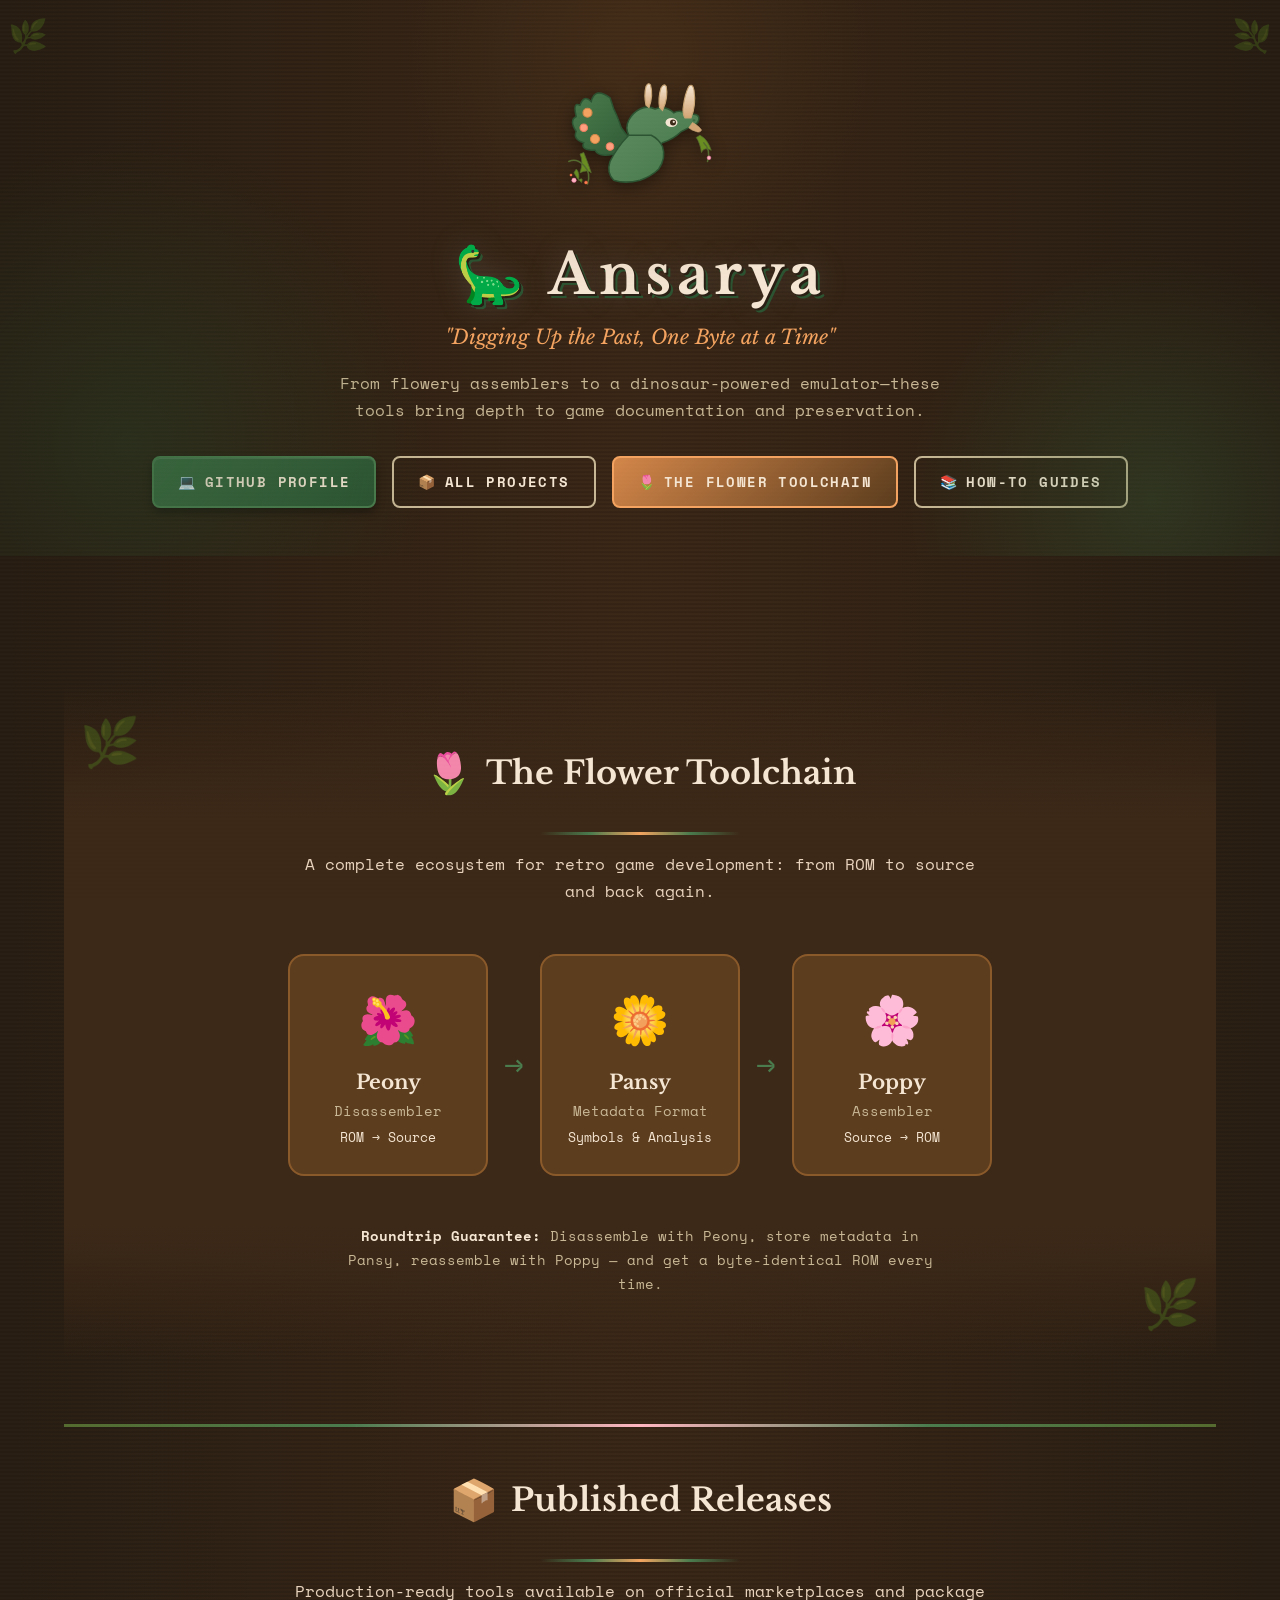
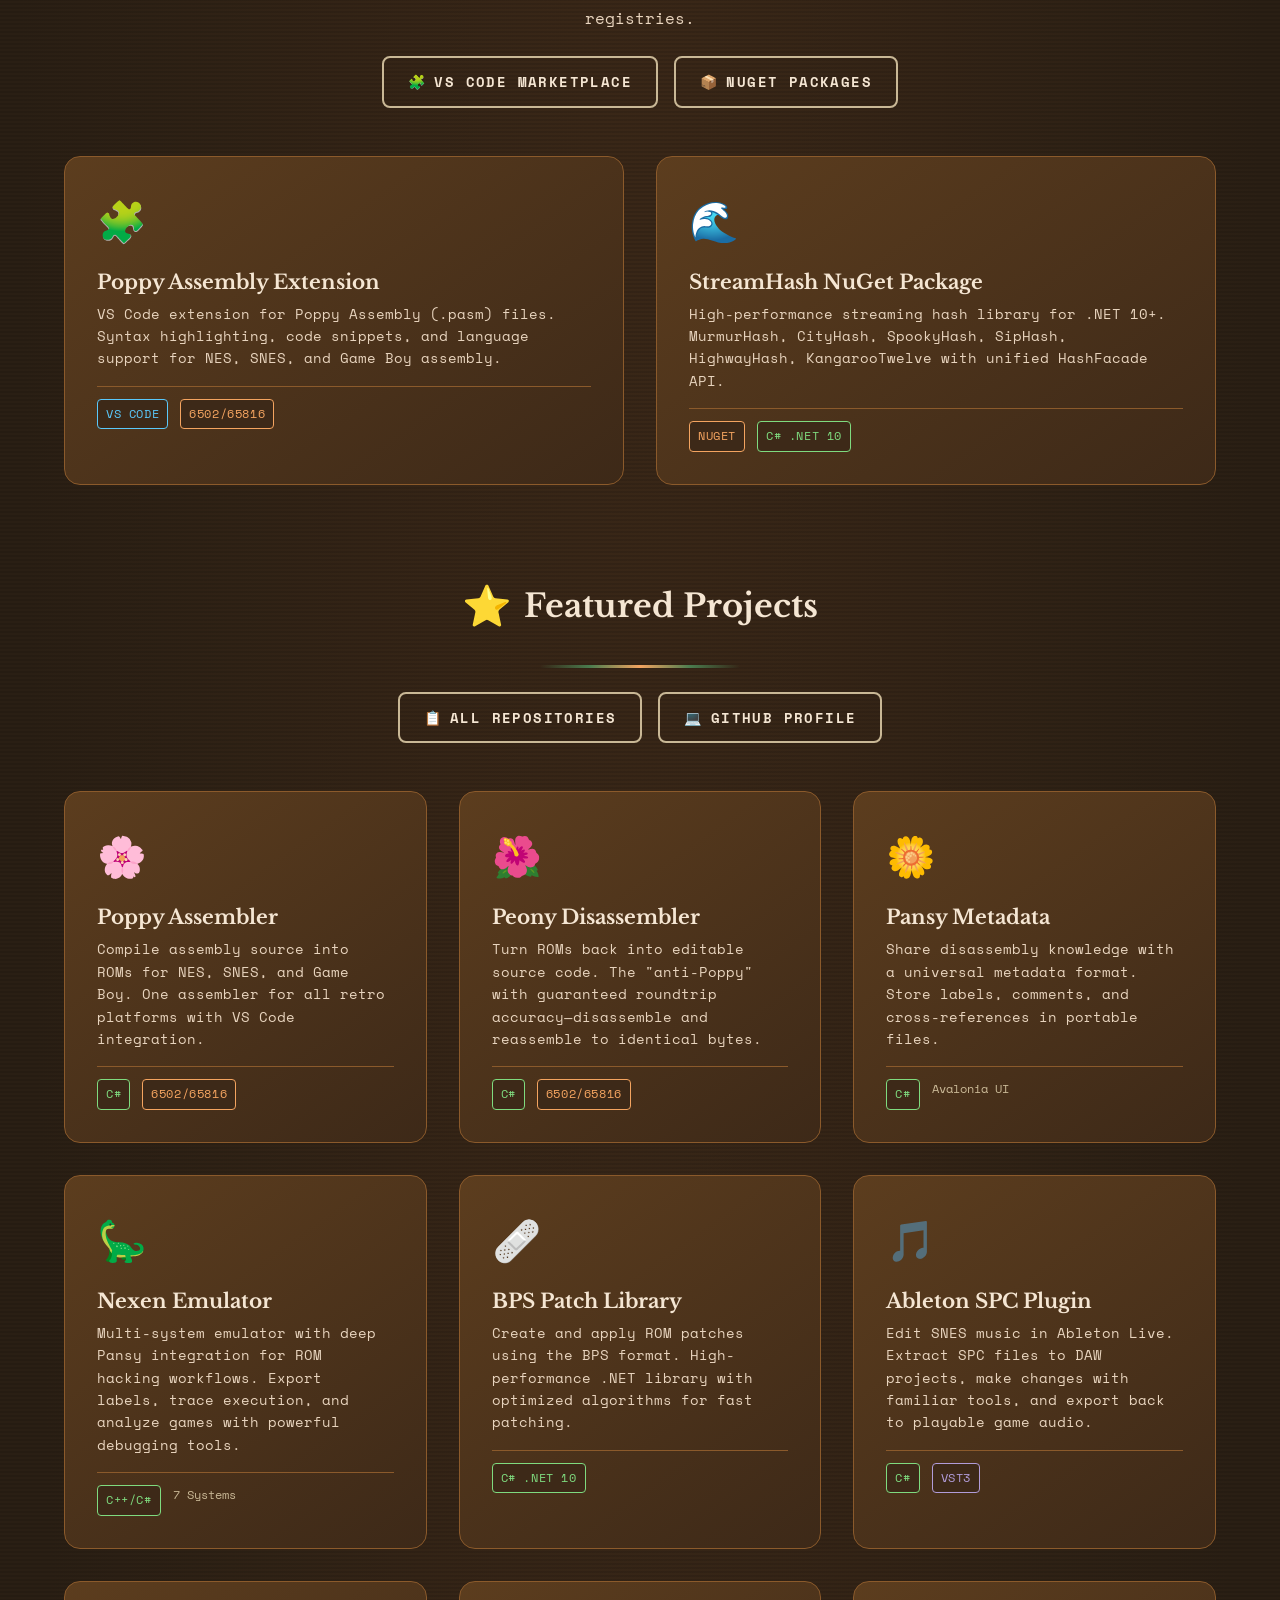
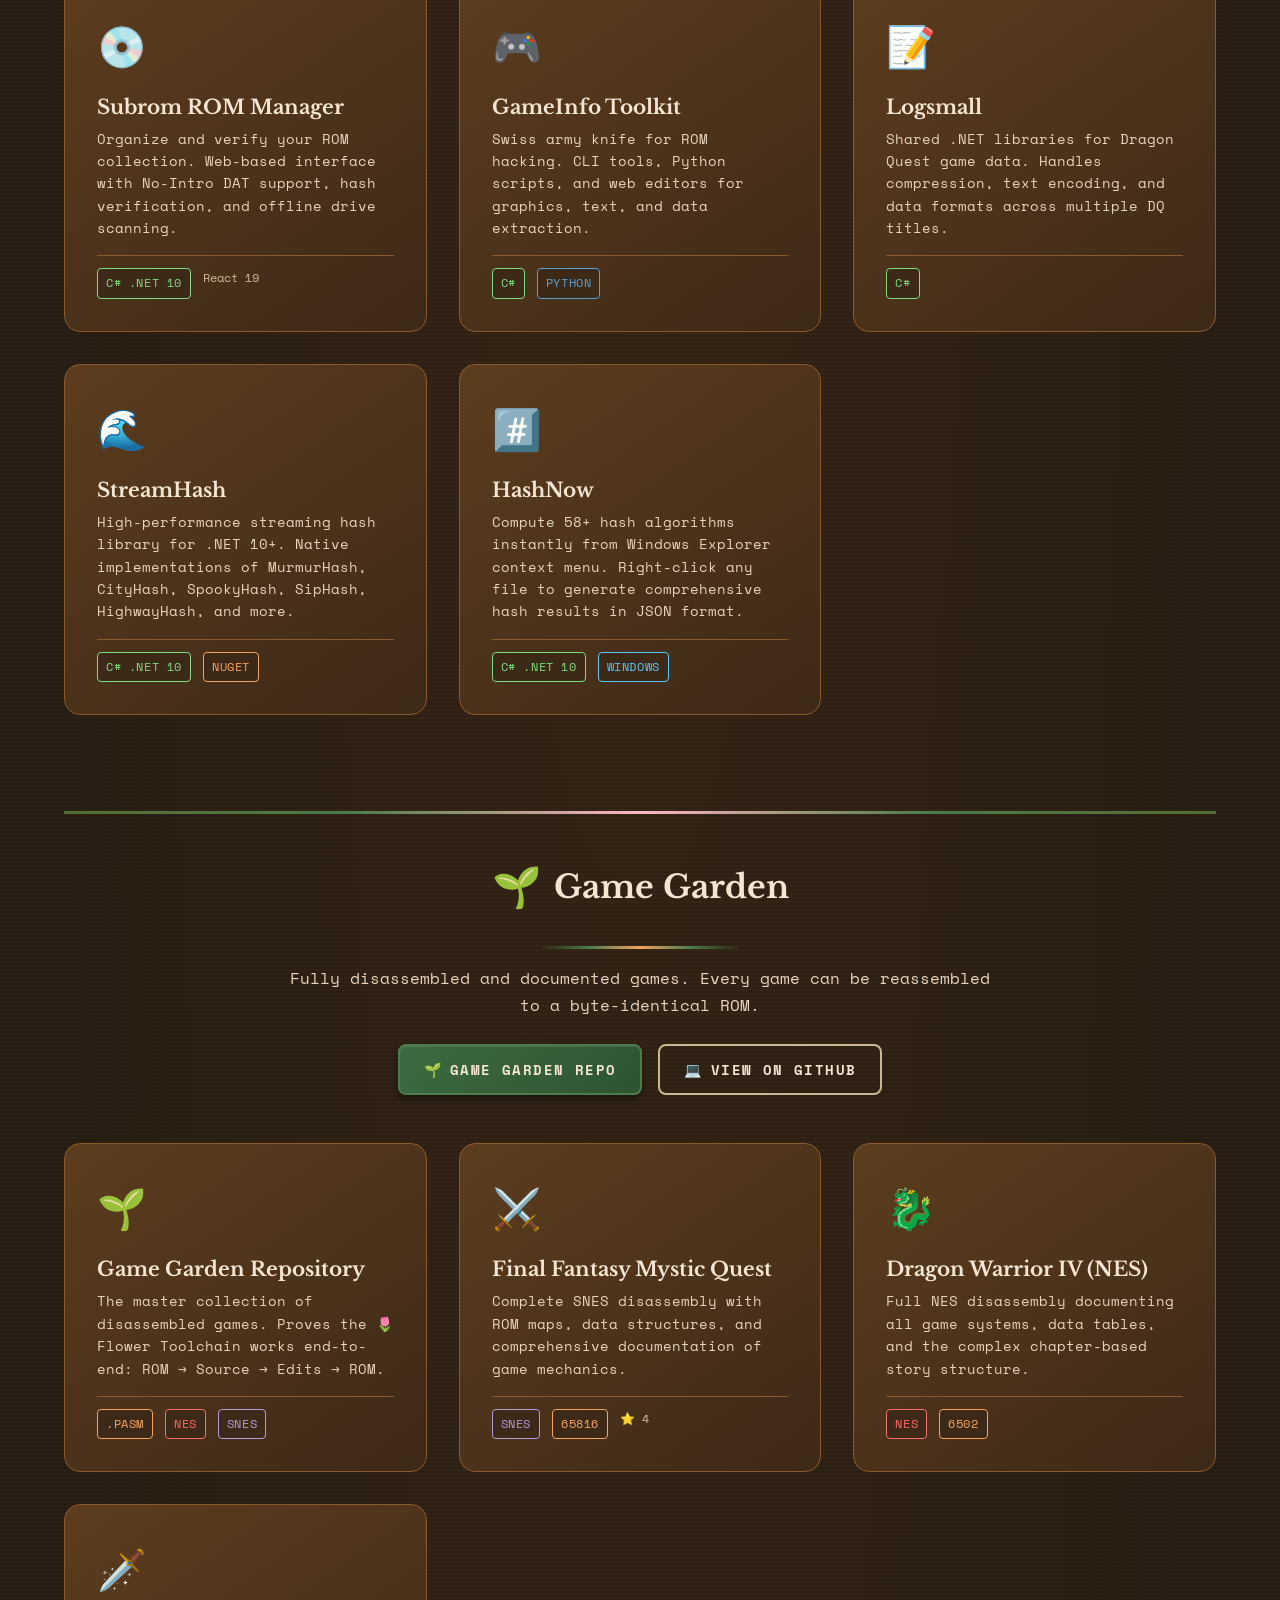
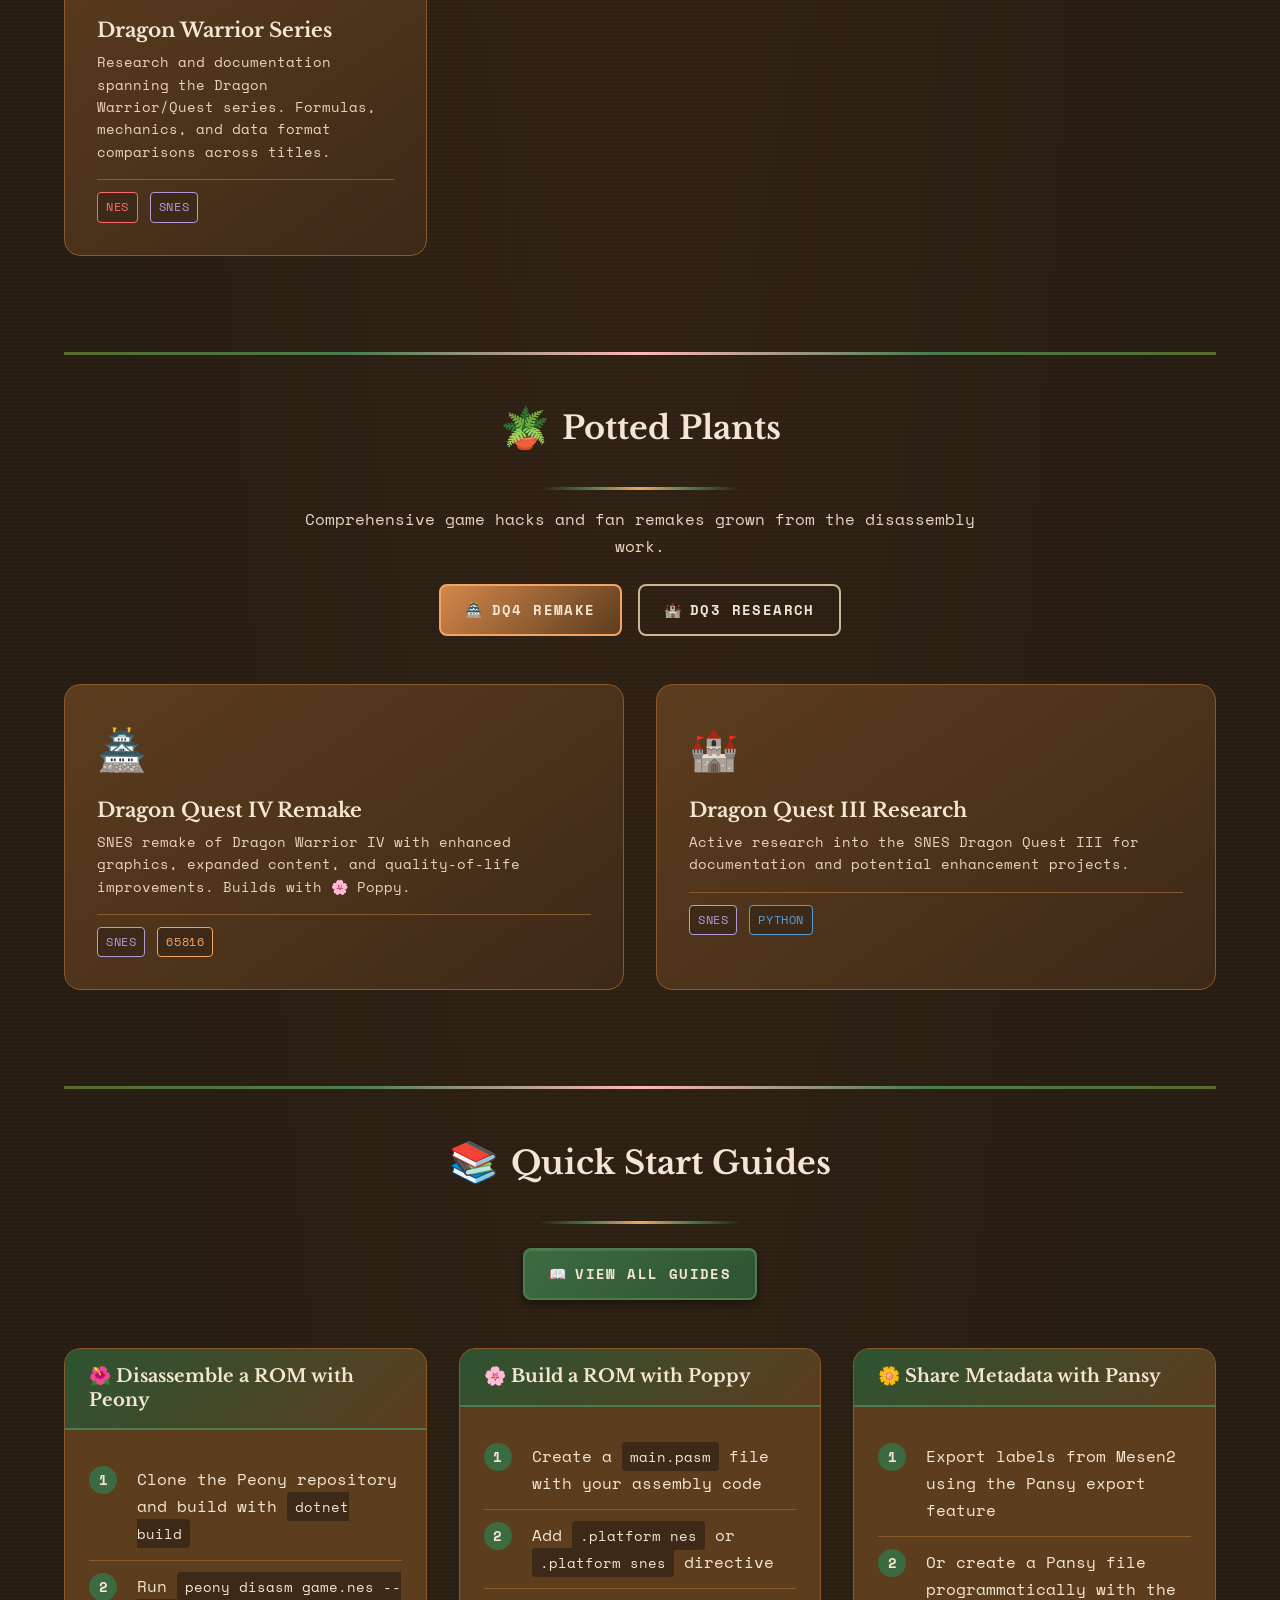
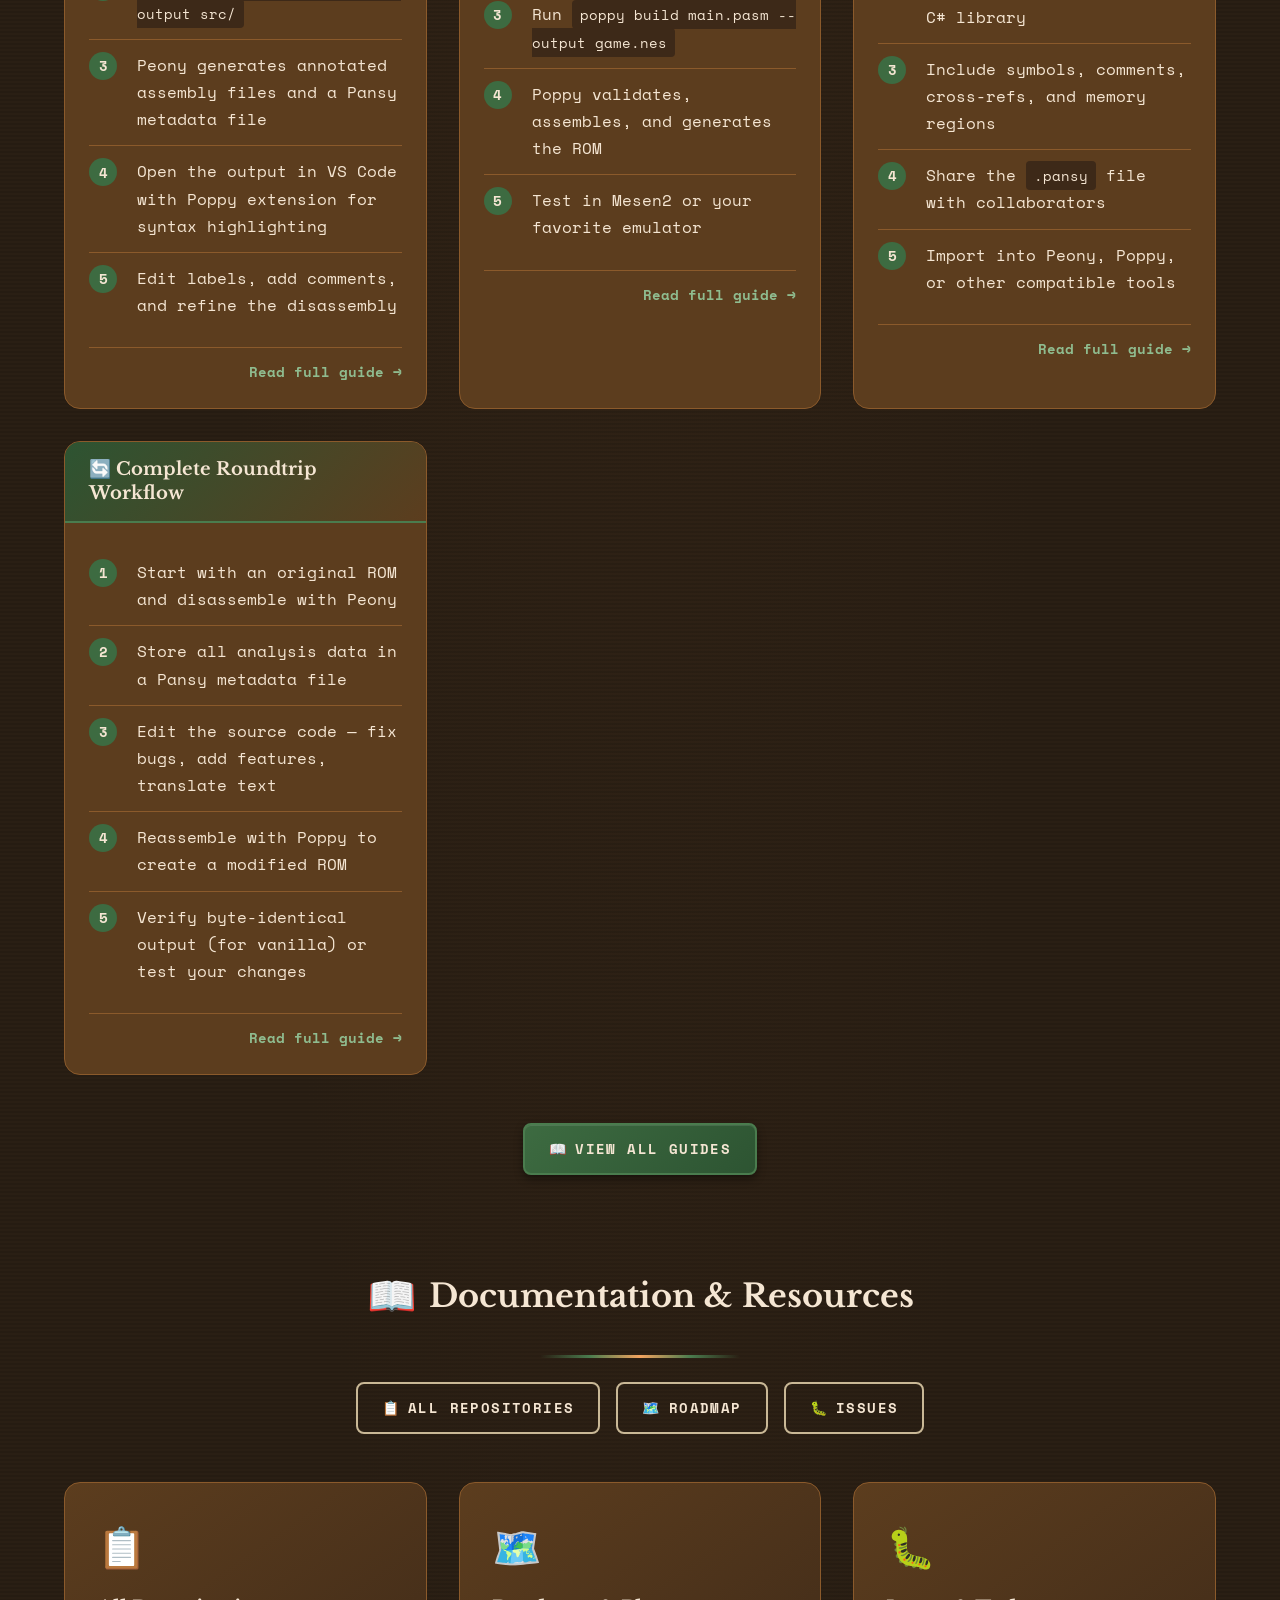
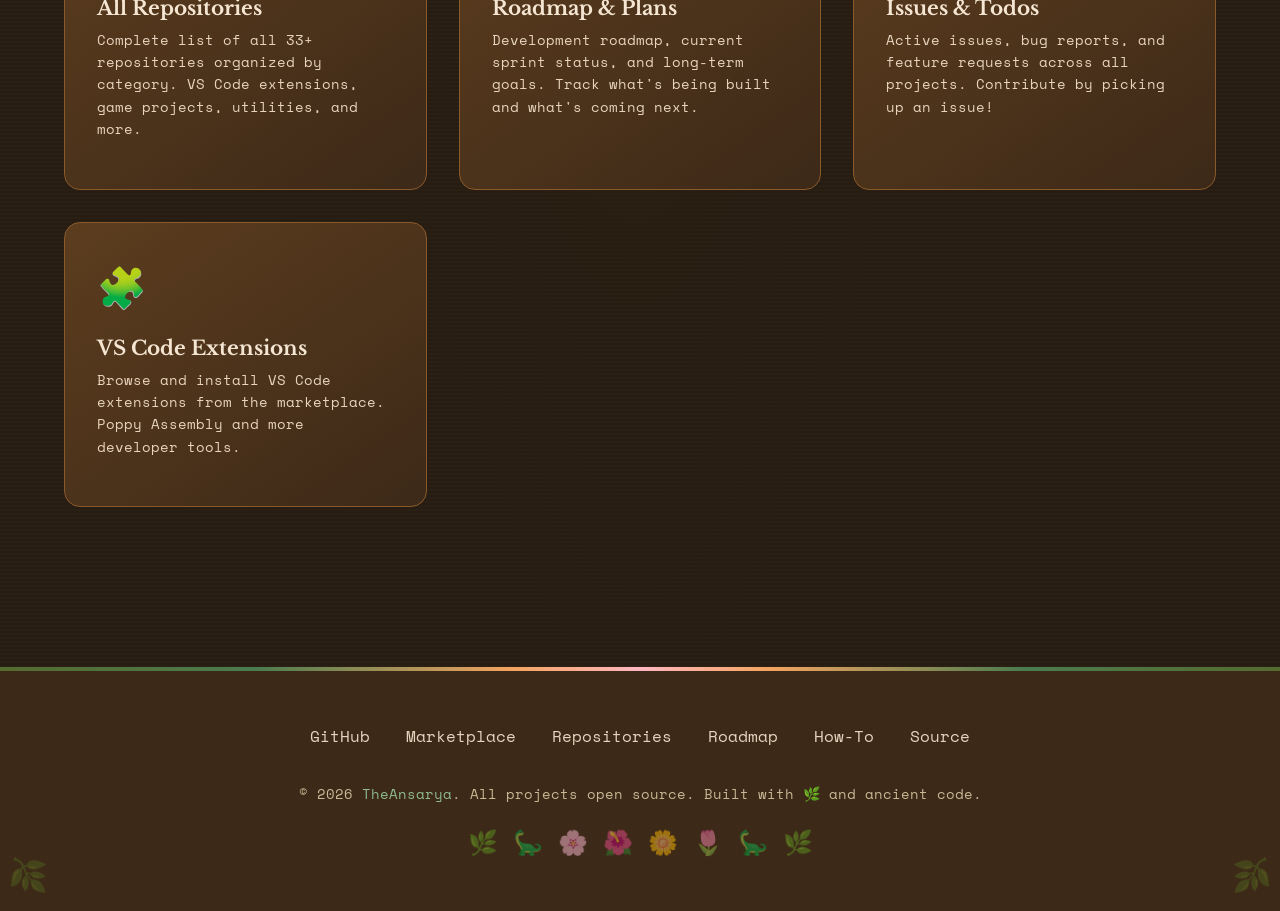
==== commit 8412072f: "feat: Major site improvements for accessibility and content StreamHash page updates: - Updated to ve" ====
--- a/index.html
+++ b/index.html
@@ -25,7 +25,7 @@
 	<link rel="icon" type="image/svg+xml" href="assets/favicon.svg">
 	<link rel="preconnect" href="https://fonts.googleapis.com">
 	<link rel="preconnect" href="https://fonts.gstatic.com" crossorigin>
-	<link href="https://fonts.googleapis.com/css2?family=Libre+Baskerville:ital,wght@0,400;0,700;1,400&family=Space+Mono:wght@400;700&display=swap" rel="stylesheet">
+	<link href="https://fonts.googleapis.com/css2?family=Libre+Baskerville:ital,wght@0,400;0,700;1,400&family=Space+Mono:wght@400;700&family=Noto+Color+Emoji&display=swap" rel="stylesheet">
 	<link rel="stylesheet" href="assets/vhs-effect-lite.css">
 
 	<style>
@@ -89,6 +89,7 @@
 			--font-heading: 'Libre Baskerville', Georgia, 'Times New Roman', serif;
 			--font-body: 'Space Mono', 'Courier New', Courier, monospace;
 			--font-mono: 'Space Mono', monospace;
+			--font-emoji: 'Noto Color Emoji', 'Segoe UI Emoji', 'Apple Color Emoji', 'Twemoji Mozilla', sans-serif;
 
 			/* Font Sizes */
 			--text-xs: 0.75rem;
@@ -170,6 +171,11 @@
 		h2 { font-size: var(--text-3xl); }
 		h3 { font-size: var(--text-2xl); }
 		h4 { font-size: var(--text-xl); }
+
+		/* Emoji font for proper display of all emojis including potted plant 🪴 */
+		.icon, .card-icon, .feature-icon, .section-title .icon {
+			font-family: var(--font-emoji);
+		}
 
 		p {
 			margin-bottom: var(--space-4);
@@ -506,16 +512,16 @@
 			letter-spacing: 0.05em;
 		}
 
-		.tag-nes { color: #e60012; border: 1px solid #e60012; }
-		.tag-snes { color: #7b5aa6; border: 1px solid #7b5aa6; }
+		.tag-nes { color: #ff6b6b; border: 1px solid #ff6b6b; } /* Brighter red for readability */
+		.tag-snes { color: #b19cd9; border: 1px solid #b19cd9; } /* Lighter purple for readability */
 		.tag-gb { color: #8b956d; border: 1px solid #8b956d; }
-		.tag-csharp { color: #68217a; border: 1px solid #68217a; }
-		.tag-python { color: #3572a5; border: 1px solid #3572a5; }
-		.tag-typescript { color: #3178c6; border: 1px solid #3178c6; }
+		.tag-csharp { color: #7fdb7f; border: 1px solid #7fdb7f; } /* Green for C# - readable */
+		.tag-python { color: #5a9fd4; border: 1px solid #5a9fd4; } /* Lighter blue */
+		.tag-typescript { color: #5a9fd4; border: 1px solid #5a9fd4; }
 		.tag-assembly { color: var(--orange-sunset); border: 1px solid var(--orange-sunset); }
-		.tag-nuget { color: #004880; border: 1px solid #004880; }
-		.tag-windows { color: #00a4ef; border: 1px solid #00a4ef; }
-		.tag-vscode { color: #007acc; border: 1px solid #007acc; }
+		.tag-nuget { color: #f4a460; border: 1px solid #f4a460; } /* Orange for NuGet - readable */
+		.tag-windows { color: #5ac8fa; border: 1px solid #5ac8fa; } /* Brighter blue */
+		.tag-vscode { color: #5ac8fa; border: 1px solid #5ac8fa; }
 
 		/* ===== FLOWER TOOLCHAIN SECTION ===== */
 		.flower-toolchain {
@@ -981,6 +987,14 @@
 					<p style="max-width: 700px; margin: var(--space-4) auto 0; text-align: center;">
 						Production-ready tools available on official marketplaces and package registries.
 					</p>
+					<div class="nav-buttons" style="margin-top: var(--space-5);">
+						<a href="https://marketplace.visualstudio.com/publishers/TheAnsarya" class="btn btn-secondary" target="_blank" rel="noopener">
+							<span>🧩</span> VS Code Marketplace
+						</a>
+						<a href="https://www.nuget.org/profiles/TheAnsarya" class="btn btn-secondary" target="_blank" rel="noopener">
+							<span>📦</span> NuGet Packages
+						</a>
+					</div>
 				</div>
 
 				<div class="cards-grid">
@@ -1026,6 +1040,14 @@
 						Featured Projects
 					</h2>
 					<div class="section-divider"></div>
+					<div class="nav-buttons" style="margin-top: var(--space-5);">
+						<a href="pages/repositories.html" class="btn btn-secondary">
+							<span>📋</span> All Repositories
+						</a>
+						<a href="https://github.com/TheAnsarya?tab=repositories" class="btn btn-secondary" target="_blank" rel="noopener">
+							<span>💻</span> GitHub Profile
+						</a>
+					</div>
 				</div>
 
 				<div class="cards-grid">
@@ -1222,6 +1244,14 @@
 					<p style="max-width: 700px; margin: var(--space-4) auto 0; text-align: center;">
 						Fully disassembled and documented games. Every game can be reassembled to a byte-identical ROM.
 					</p>
+					<div class="nav-buttons" style="margin-top: var(--space-5);">
+						<a href="pages/projects/game-garden.html" class="btn btn-primary">
+							<span>🌱</span> Game Garden Repo
+						</a>
+						<a href="https://github.com/TheAnsarya/game-garden" class="btn btn-secondary" target="_blank" rel="noopener">
+							<span>💻</span> View on GitHub
+						</a>
+					</div>
 				</div>
 
 				<div class="cards-grid">
@@ -1297,13 +1327,21 @@
 			<section id="potted-plants" class="veg-border-top" style="padding-top: var(--space-8);">
 				<div class="section-header">
 					<h2 class="section-title">
-						<span class="icon">🪴</span>
+						<span class="icon" style="font-family: 'Noto Color Emoji', 'Segoe UI Emoji', 'Apple Color Emoji', sans-serif;">🪴</span>
 						Potted Plants
 					</h2>
 					<div class="section-divider"></div>
 					<p style="max-width: 700px; margin: var(--space-4) auto 0; text-align: center;">
 						Comprehensive game hacks and fan remakes grown from the disassembly work.
 					</p>
+					<div class="nav-buttons" style="margin-top: var(--space-5);">
+						<a href="https://github.com/TheAnsarya/dq4r-info" class="btn btn-accent" target="_blank" rel="noopener">
+							<span>🏯</span> DQ4 Remake
+						</a>
+						<a href="https://github.com/TheAnsarya/dq3r-info" class="btn btn-secondary" target="_blank" rel="noopener">
+							<span>🏰</span> DQ3 Research
+						</a>
+					</div>
 				</div>
 
 				<div class="cards-grid">
@@ -1349,6 +1387,11 @@
 						Quick Start Guides
 					</h2>
 					<div class="section-divider"></div>
+					<div class="nav-buttons" style="margin-top: var(--space-5);">
+						<a href="pages/howto.html" class="btn btn-primary">
+							<span>📖</span> View All Guides
+						</a>
+					</div>
 				</div>
 
 				<div class="howto-grid">
@@ -1436,6 +1479,17 @@
 						Documentation & Resources
 					</h2>
 					<div class="section-divider"></div>
+					<div class="nav-buttons" style="margin-top: var(--space-5);">
+						<a href="pages/repositories.html" class="btn btn-secondary">
+							<span>📋</span> All Repositories
+						</a>
+						<a href="pages/plans.html" class="btn btn-secondary">
+							<span>🗺️</span> Roadmap
+						</a>
+						<a href="pages/issues.html" class="btn btn-secondary">
+							<span>🐛</span> Issues
+						</a>
+					</div>
 				</div>
 
 				<div class="cards-grid">
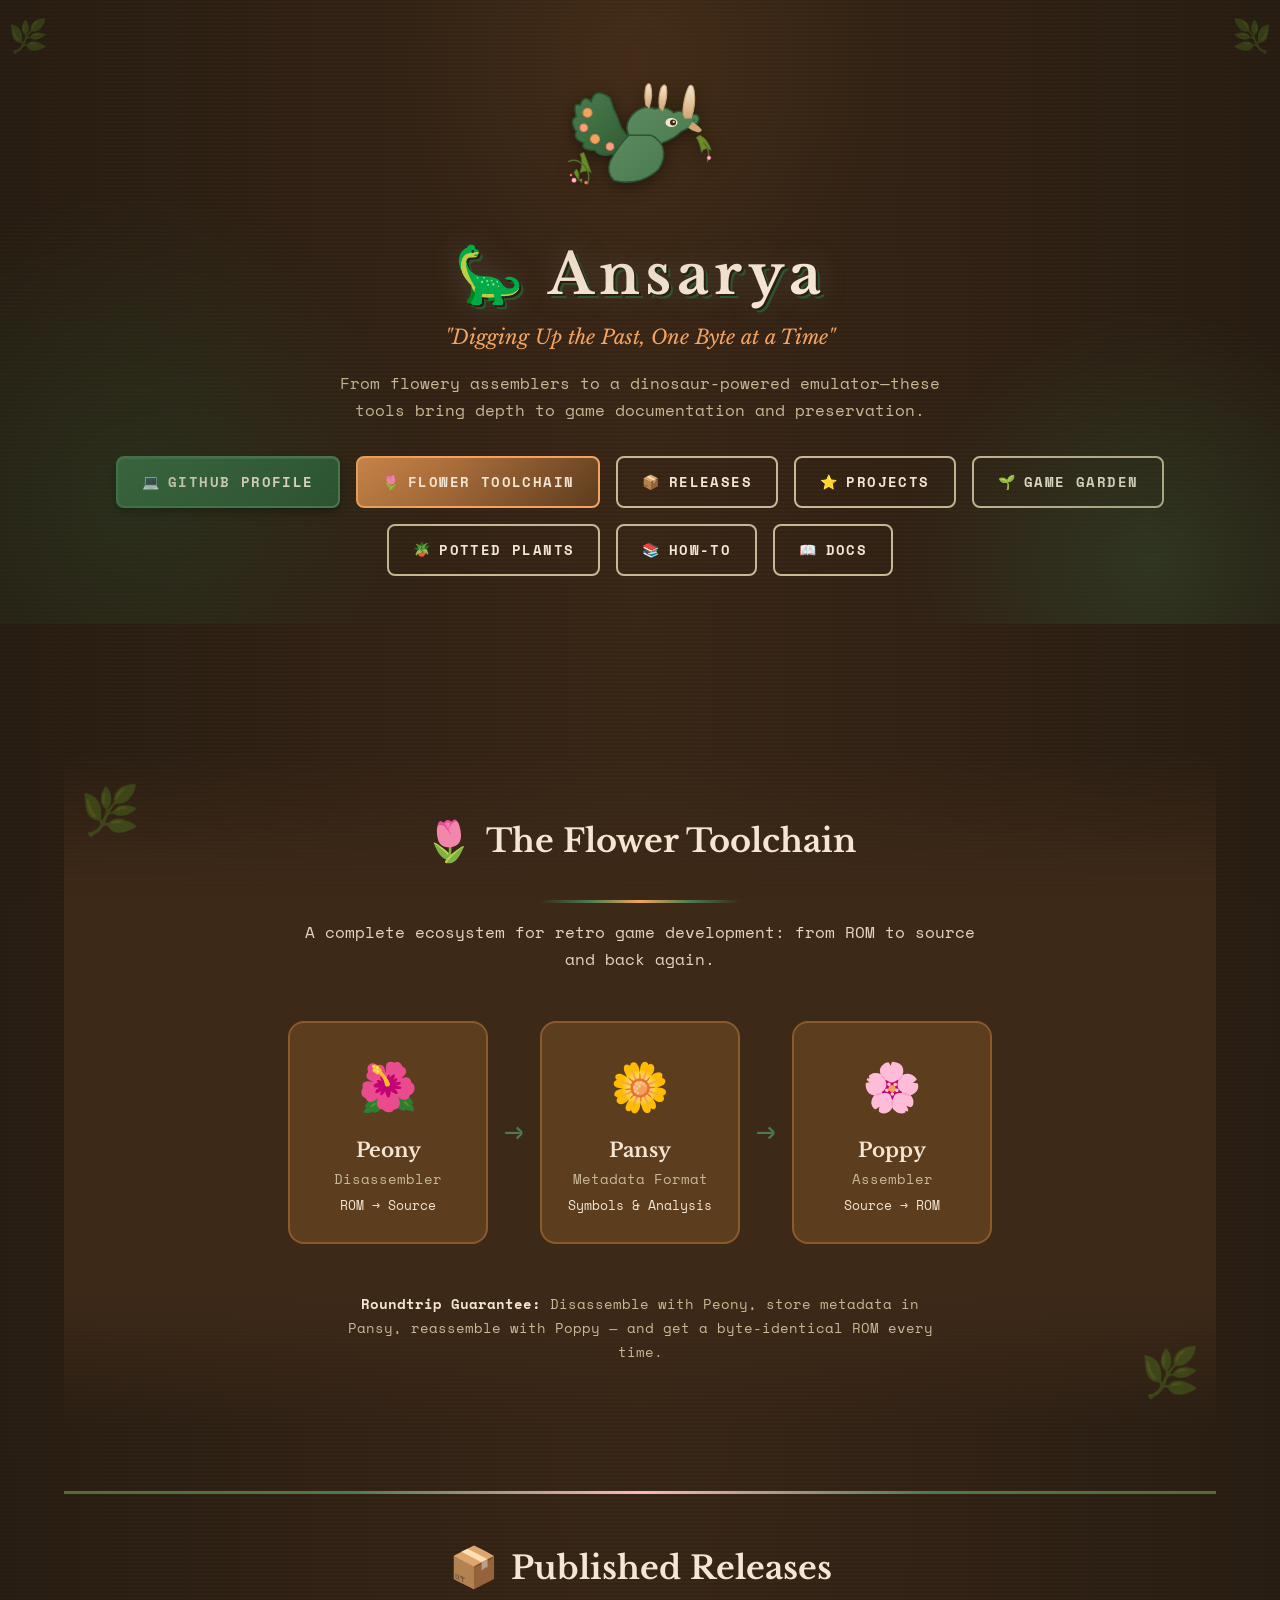
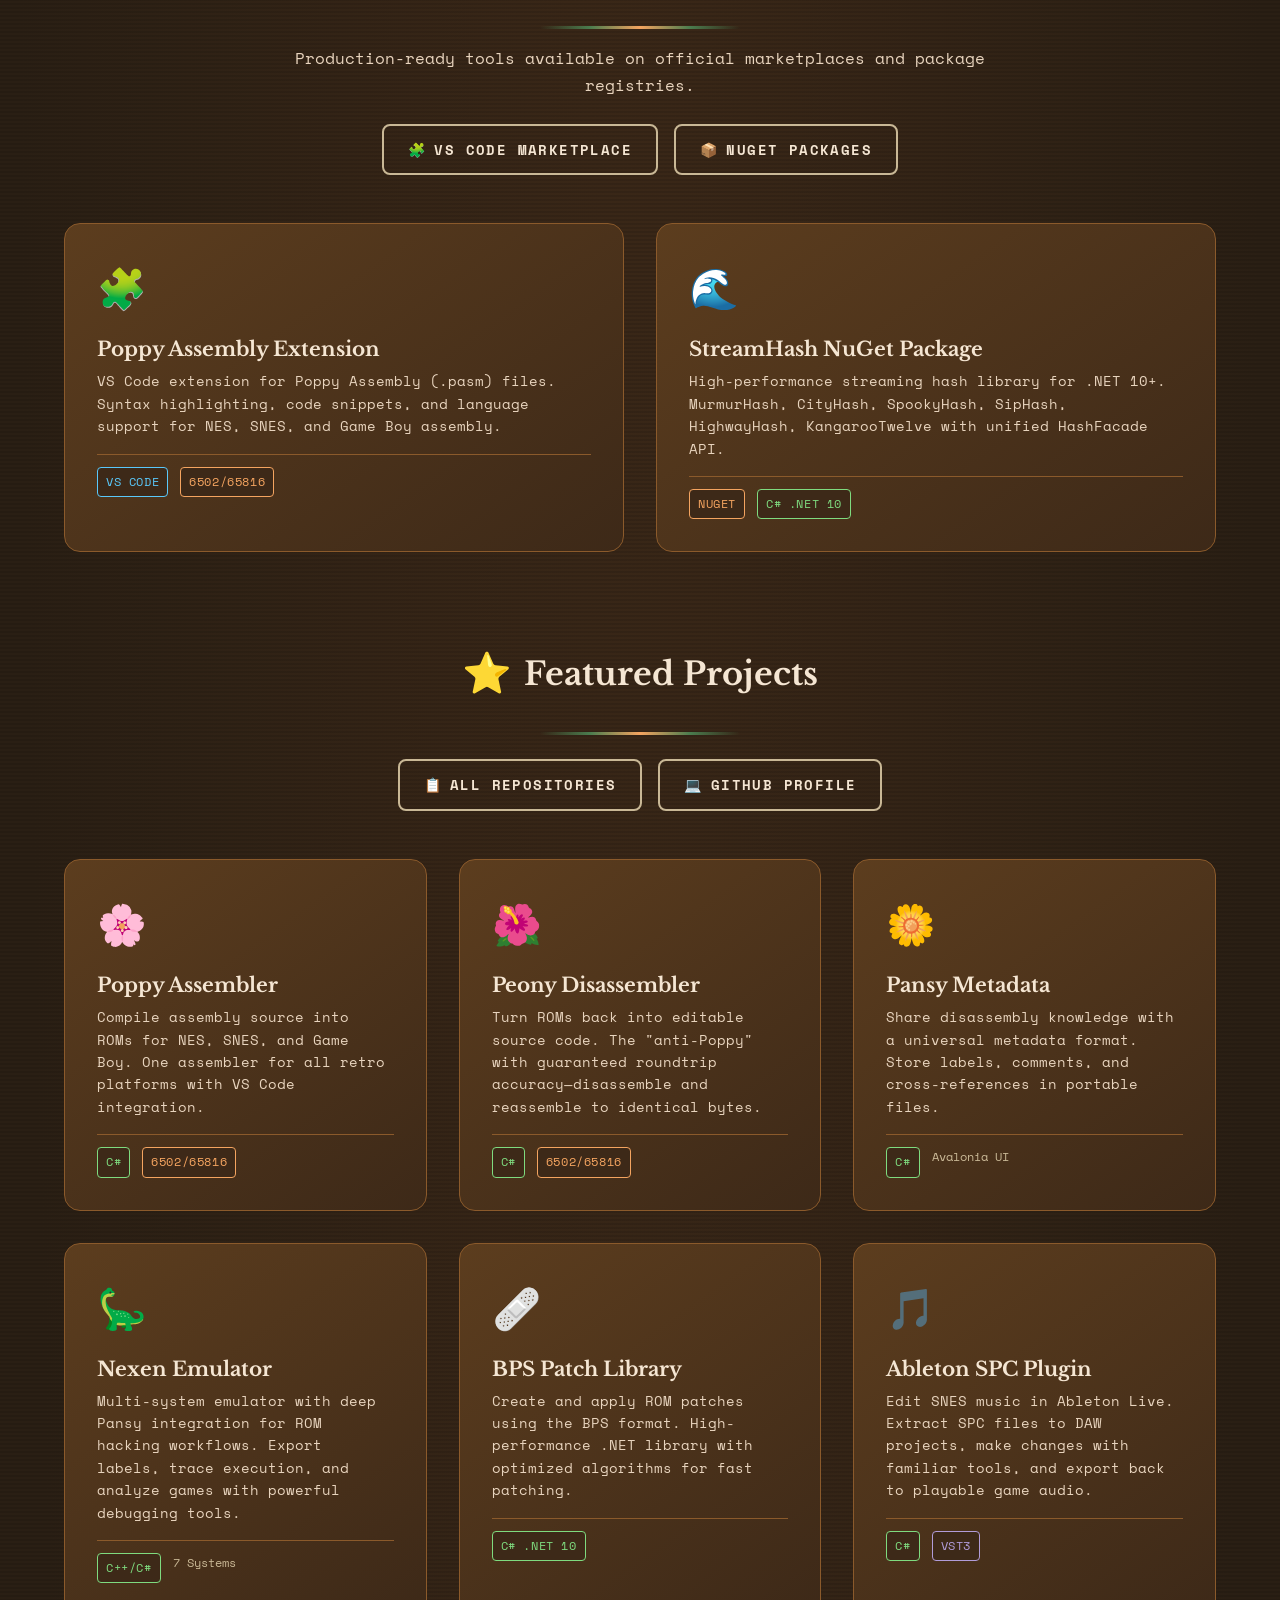
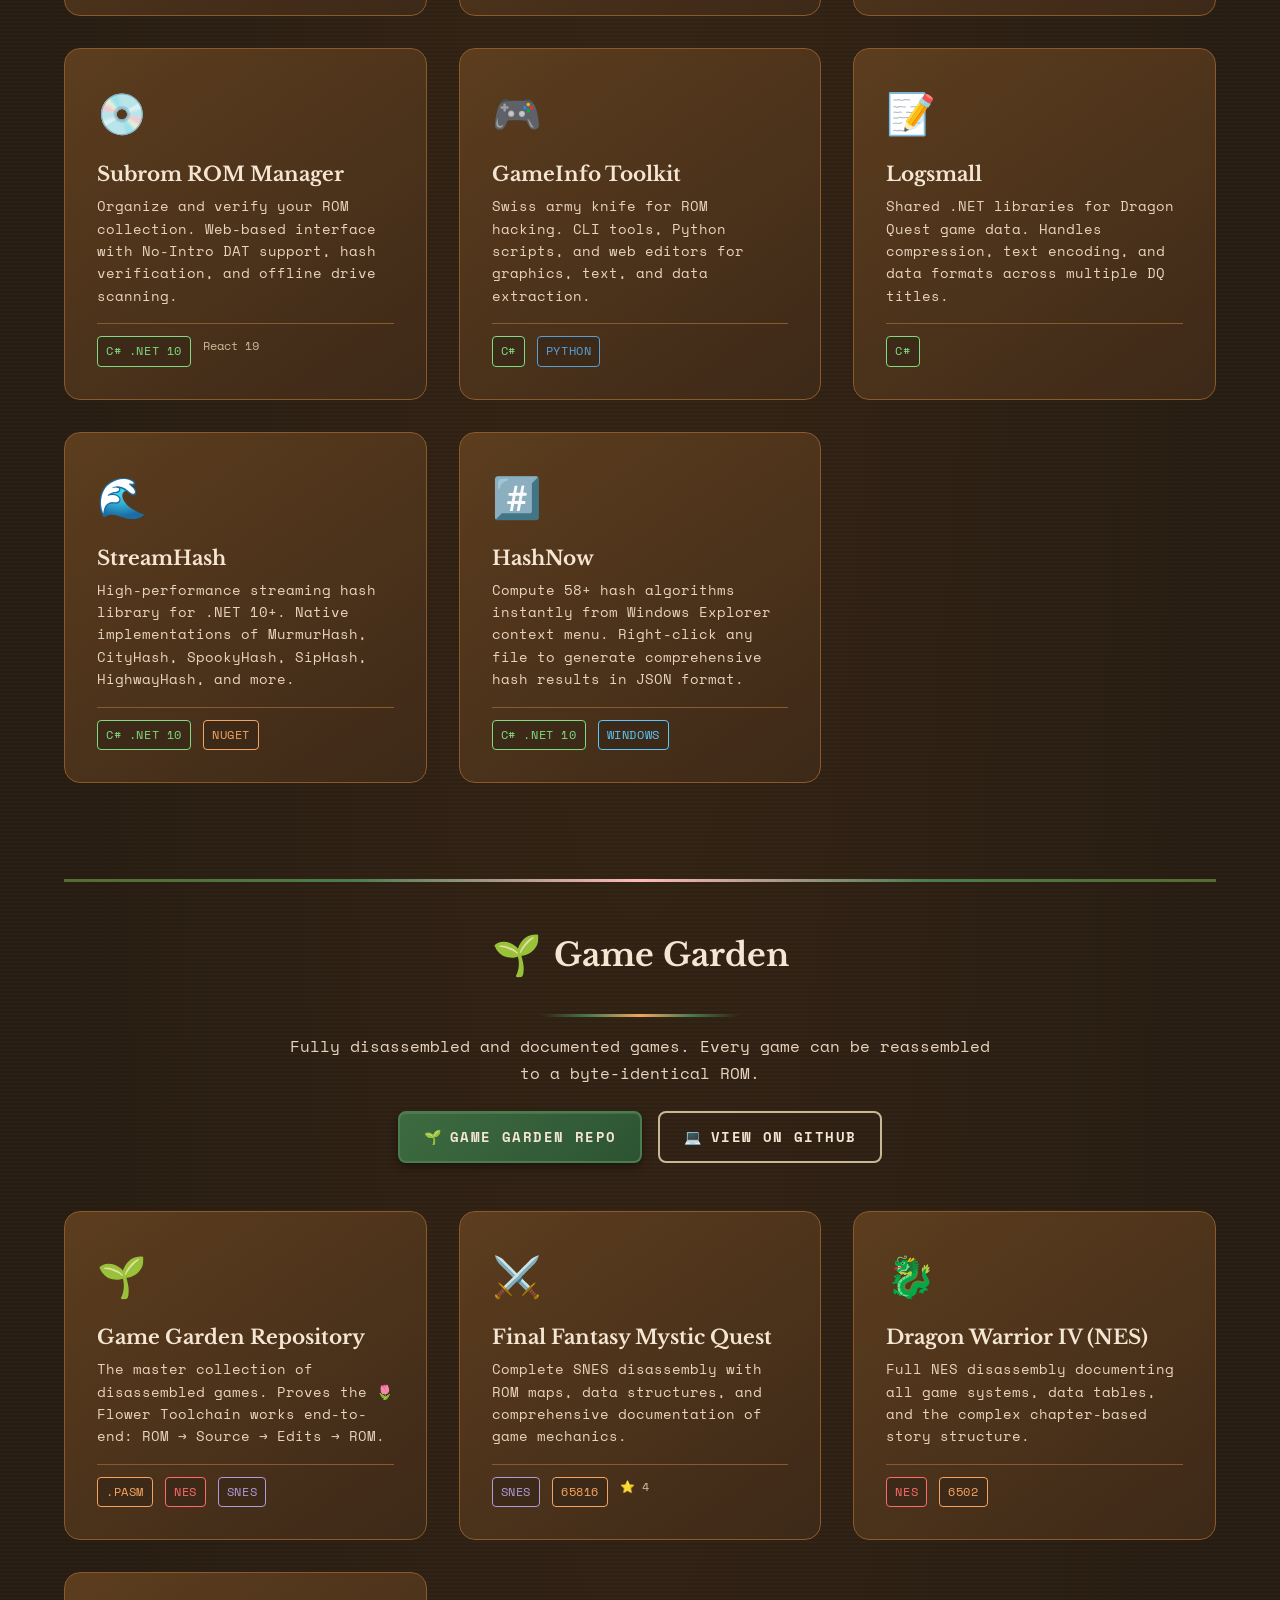
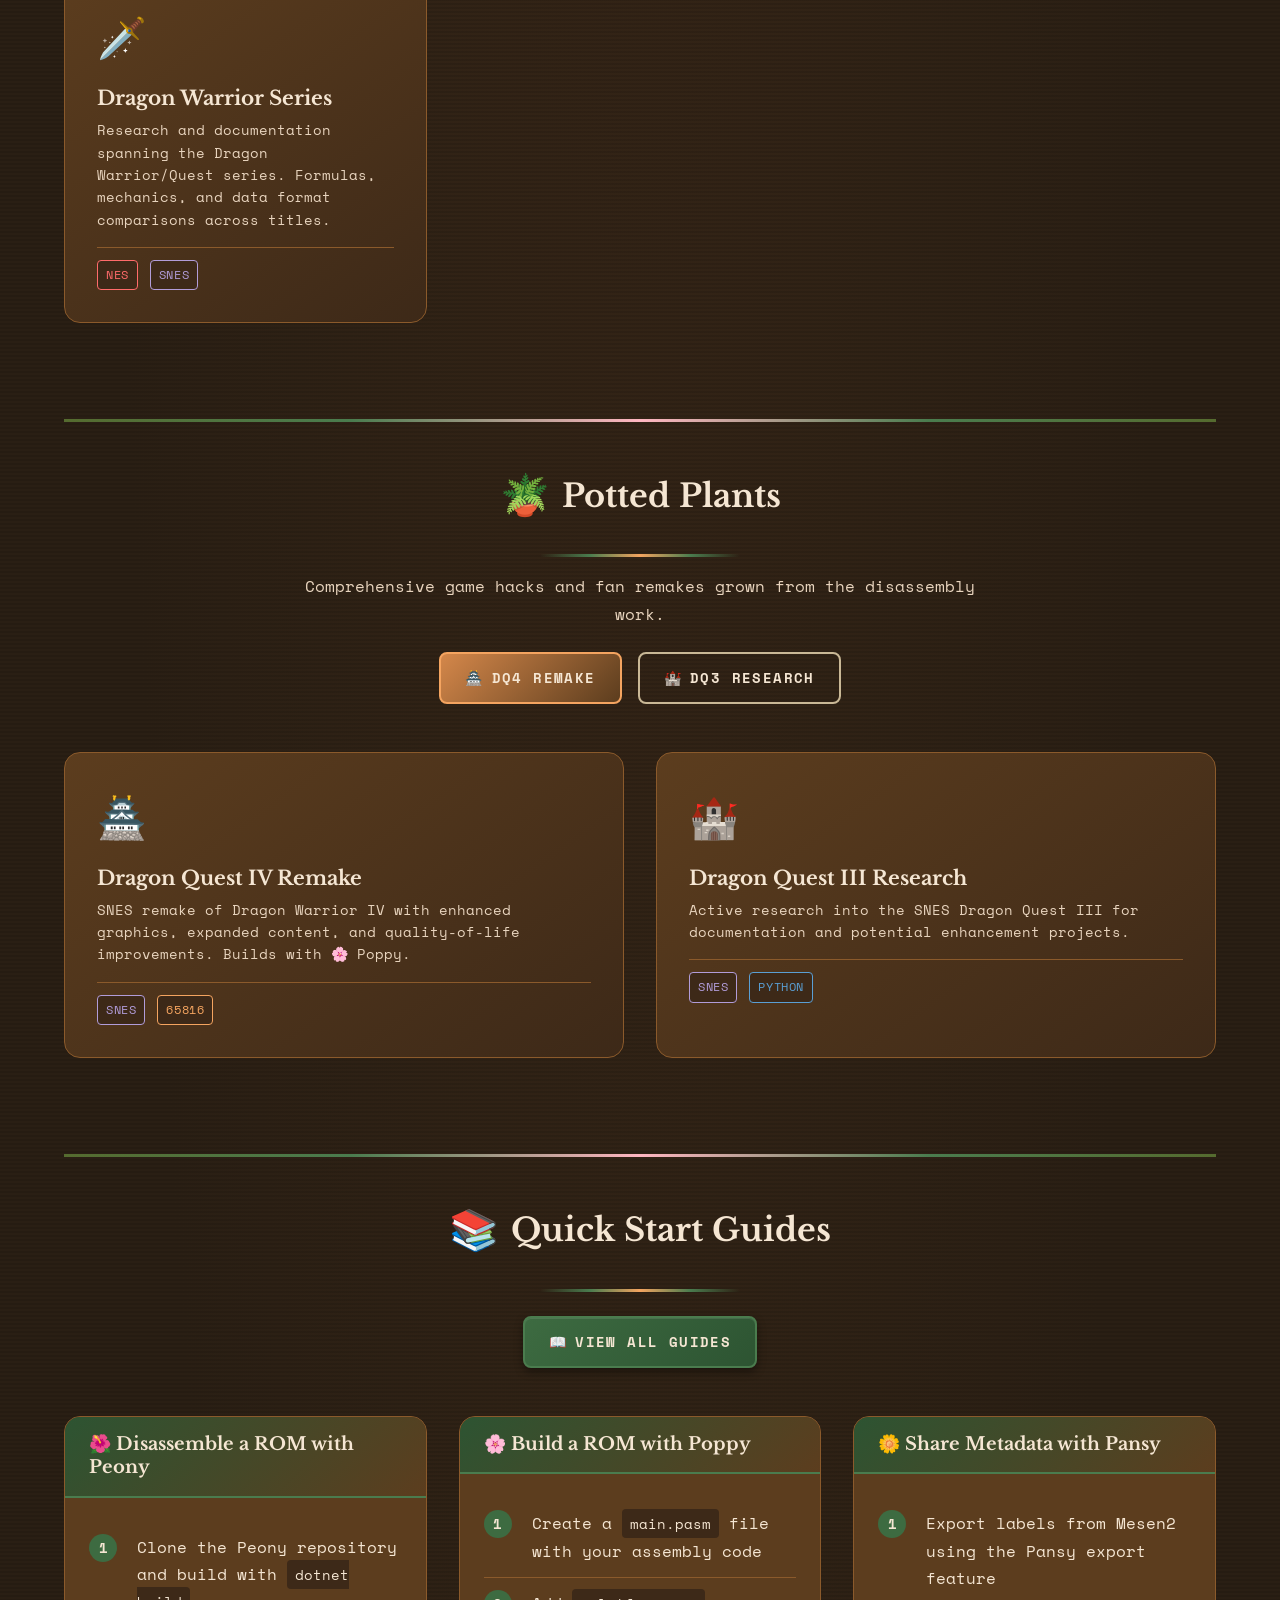
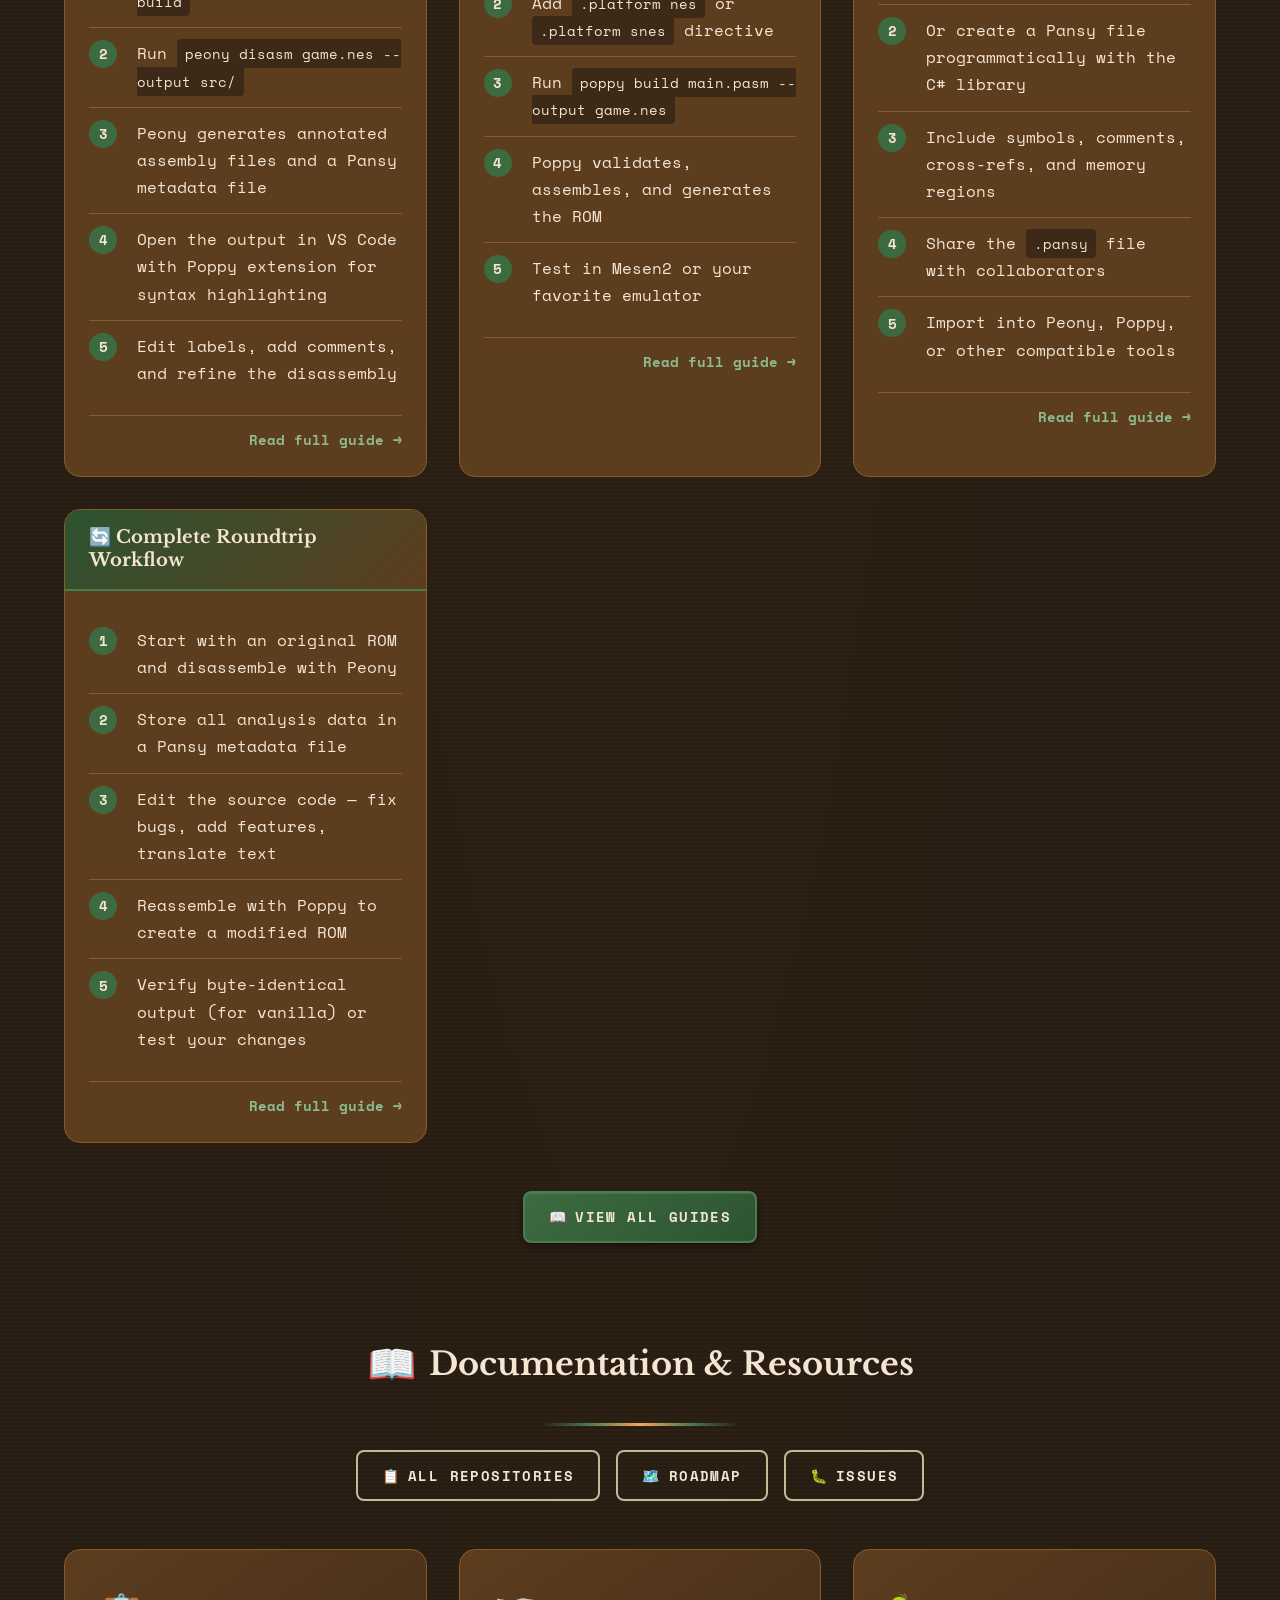
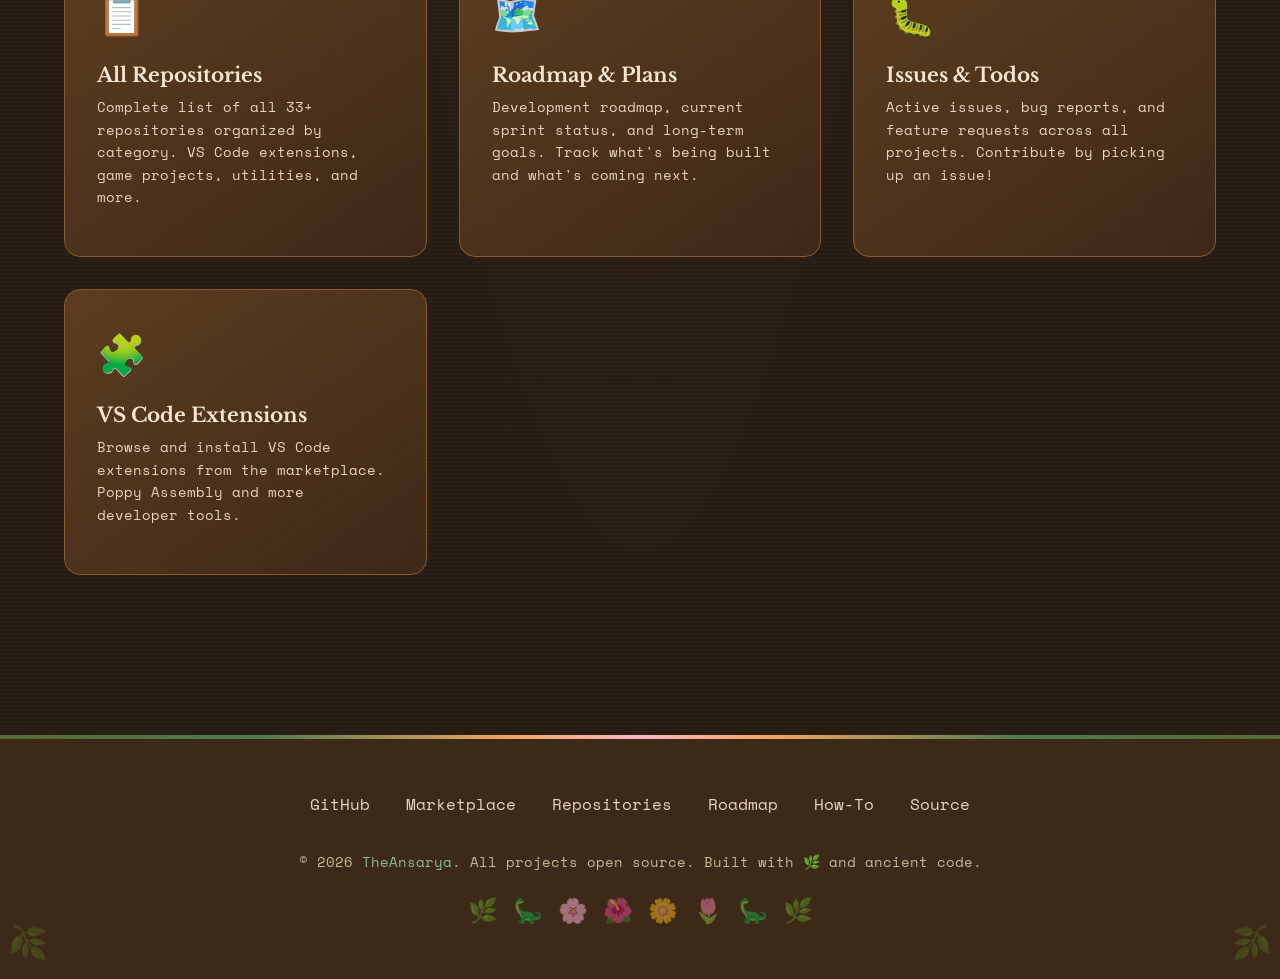
==== commit 743a2413: "feat: Add section navigation buttons to page header Added quick-nav buttons at top of page linking t" ====
--- a/index.html
+++ b/index.html
@@ -911,14 +911,26 @@
 				<a href="https://github.com/TheAnsarya" class="btn btn-primary" target="_blank" rel="noopener">
 					<span>💻</span> GitHub Profile
 				</a>
+				<a href="#flower-tools" class="btn btn-accent">
+					<span>🌷</span> Flower Toolchain
+				</a>
+				<a href="#releases" class="btn btn-secondary">
+					<span>📦</span> Releases
+				</a>
 				<a href="#projects" class="btn btn-secondary">
-					<span>📦</span> All Projects
+					<span>⭐</span> Projects
 				</a>
-				<a href="#flower-tools" class="btn btn-accent">
-					<span>🌷</span> The Flower Toolchain
+				<a href="#game-garden" class="btn btn-secondary">
+					<span>🌱</span> Game Garden
 				</a>
-				<a href="pages/howto.html" class="btn btn-secondary">
-					<span>📚</span> How-To Guides
+				<a href="#potted-plants" class="btn btn-secondary">
+					<span style="font-family: 'Noto Color Emoji', sans-serif;">🪴</span> Potted Plants
+				</a>
+				<a href="#howto" class="btn btn-secondary">
+					<span>📚</span> How-To
+				</a>
+				<a href="#docs" class="btn btn-secondary">
+					<span>📖</span> Docs
 				</a>
 			</nav>
 		</div>
